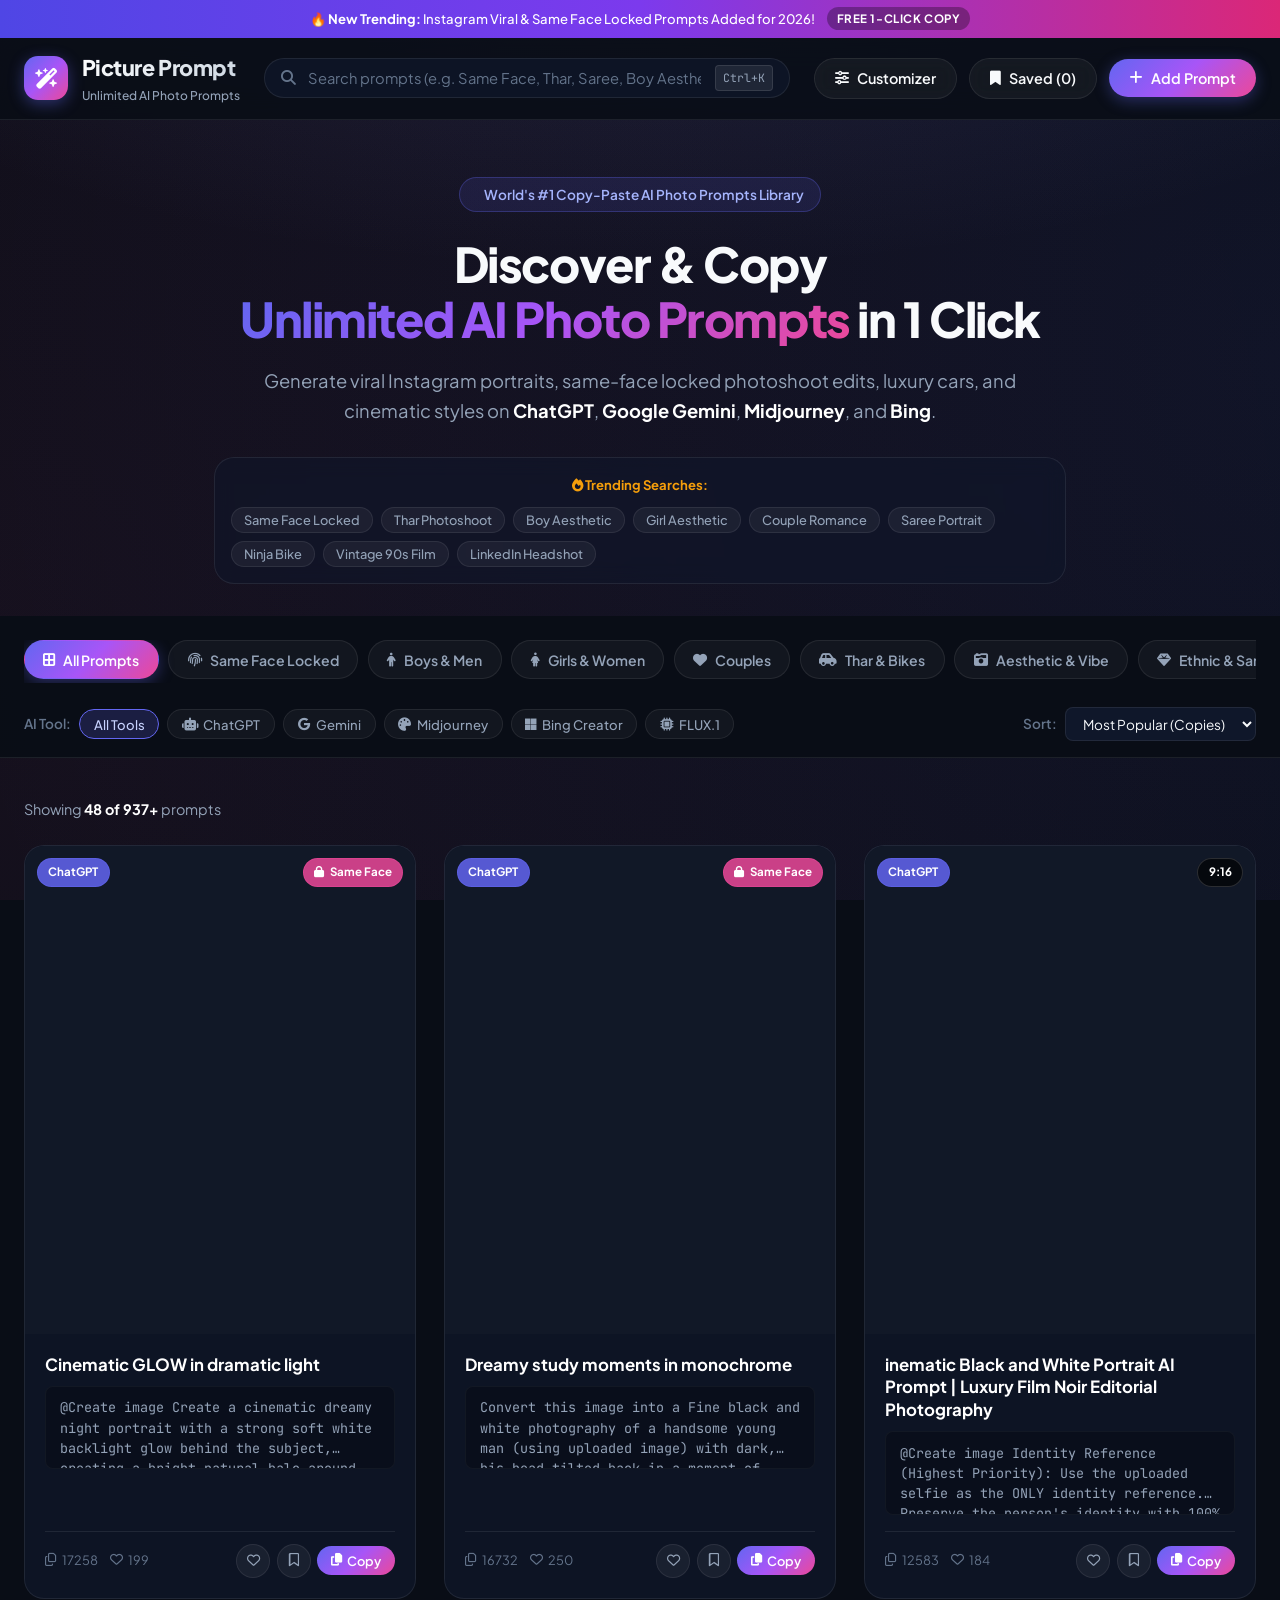
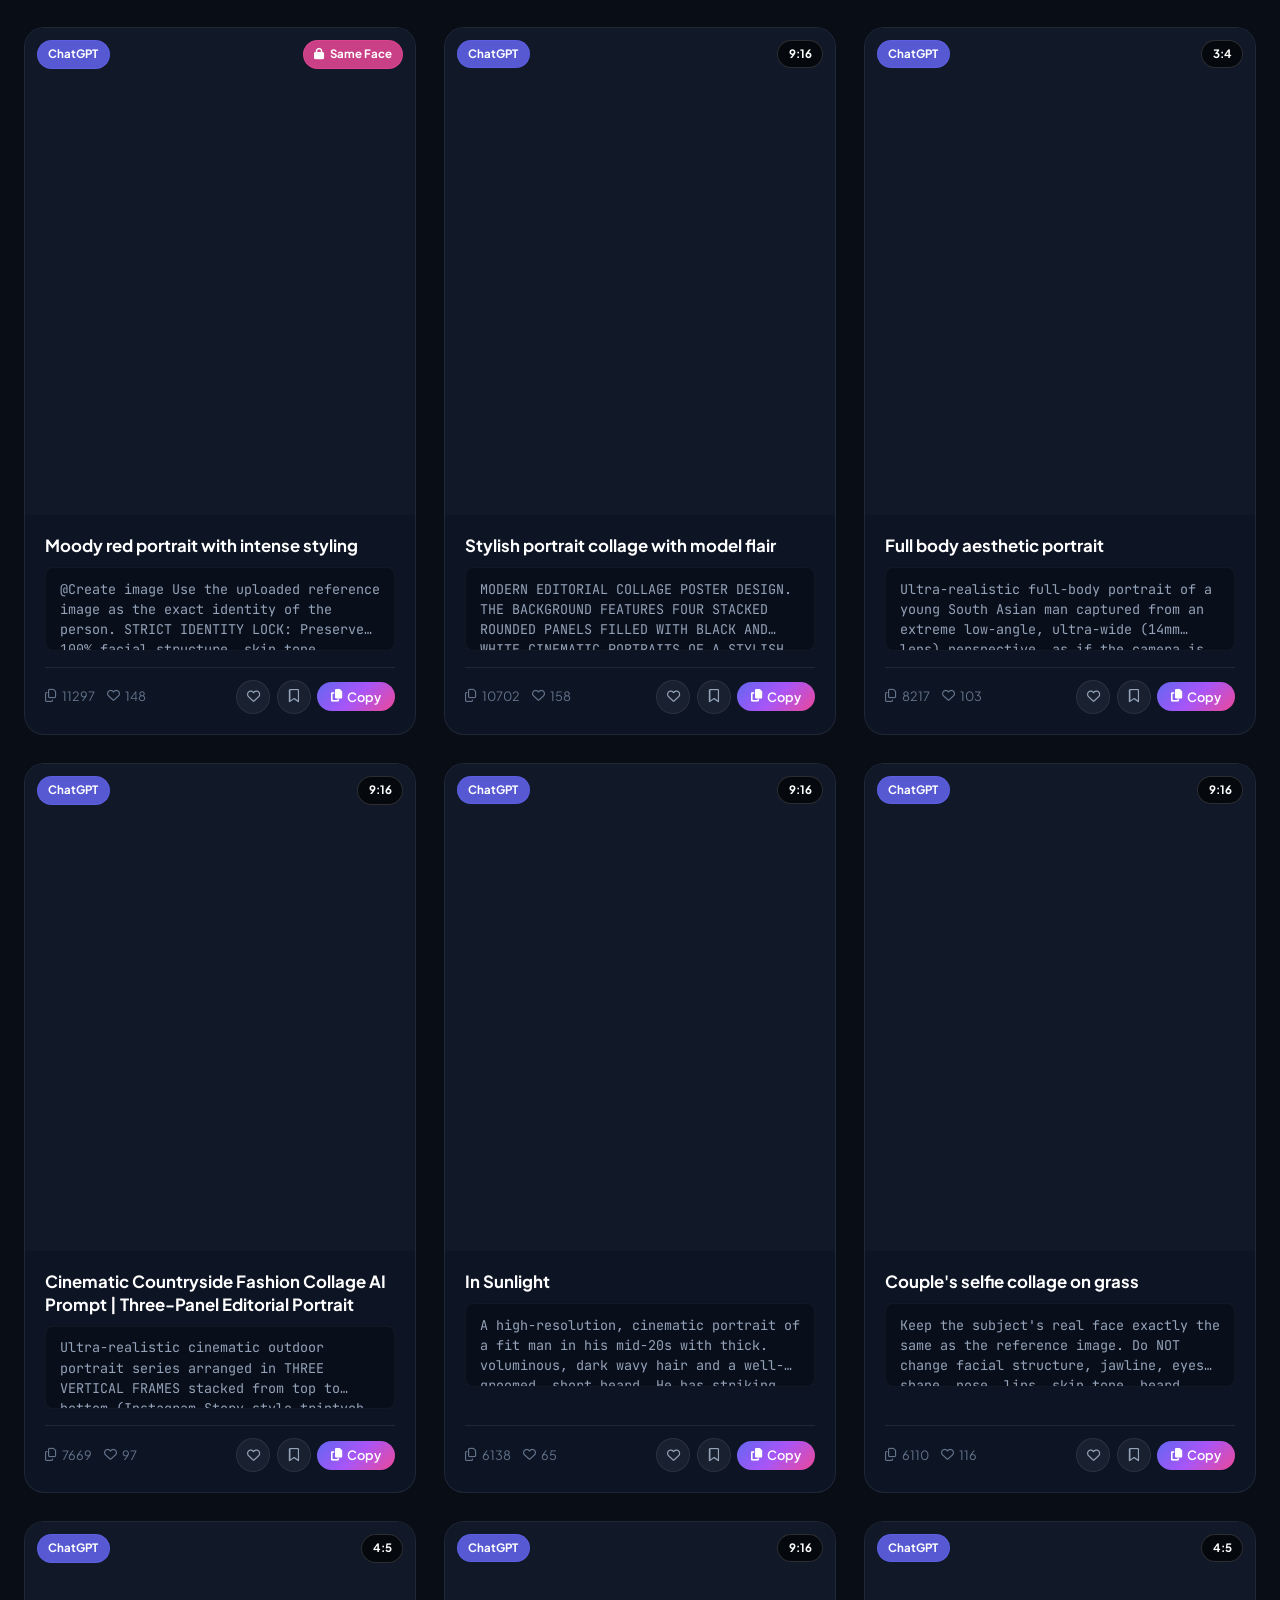
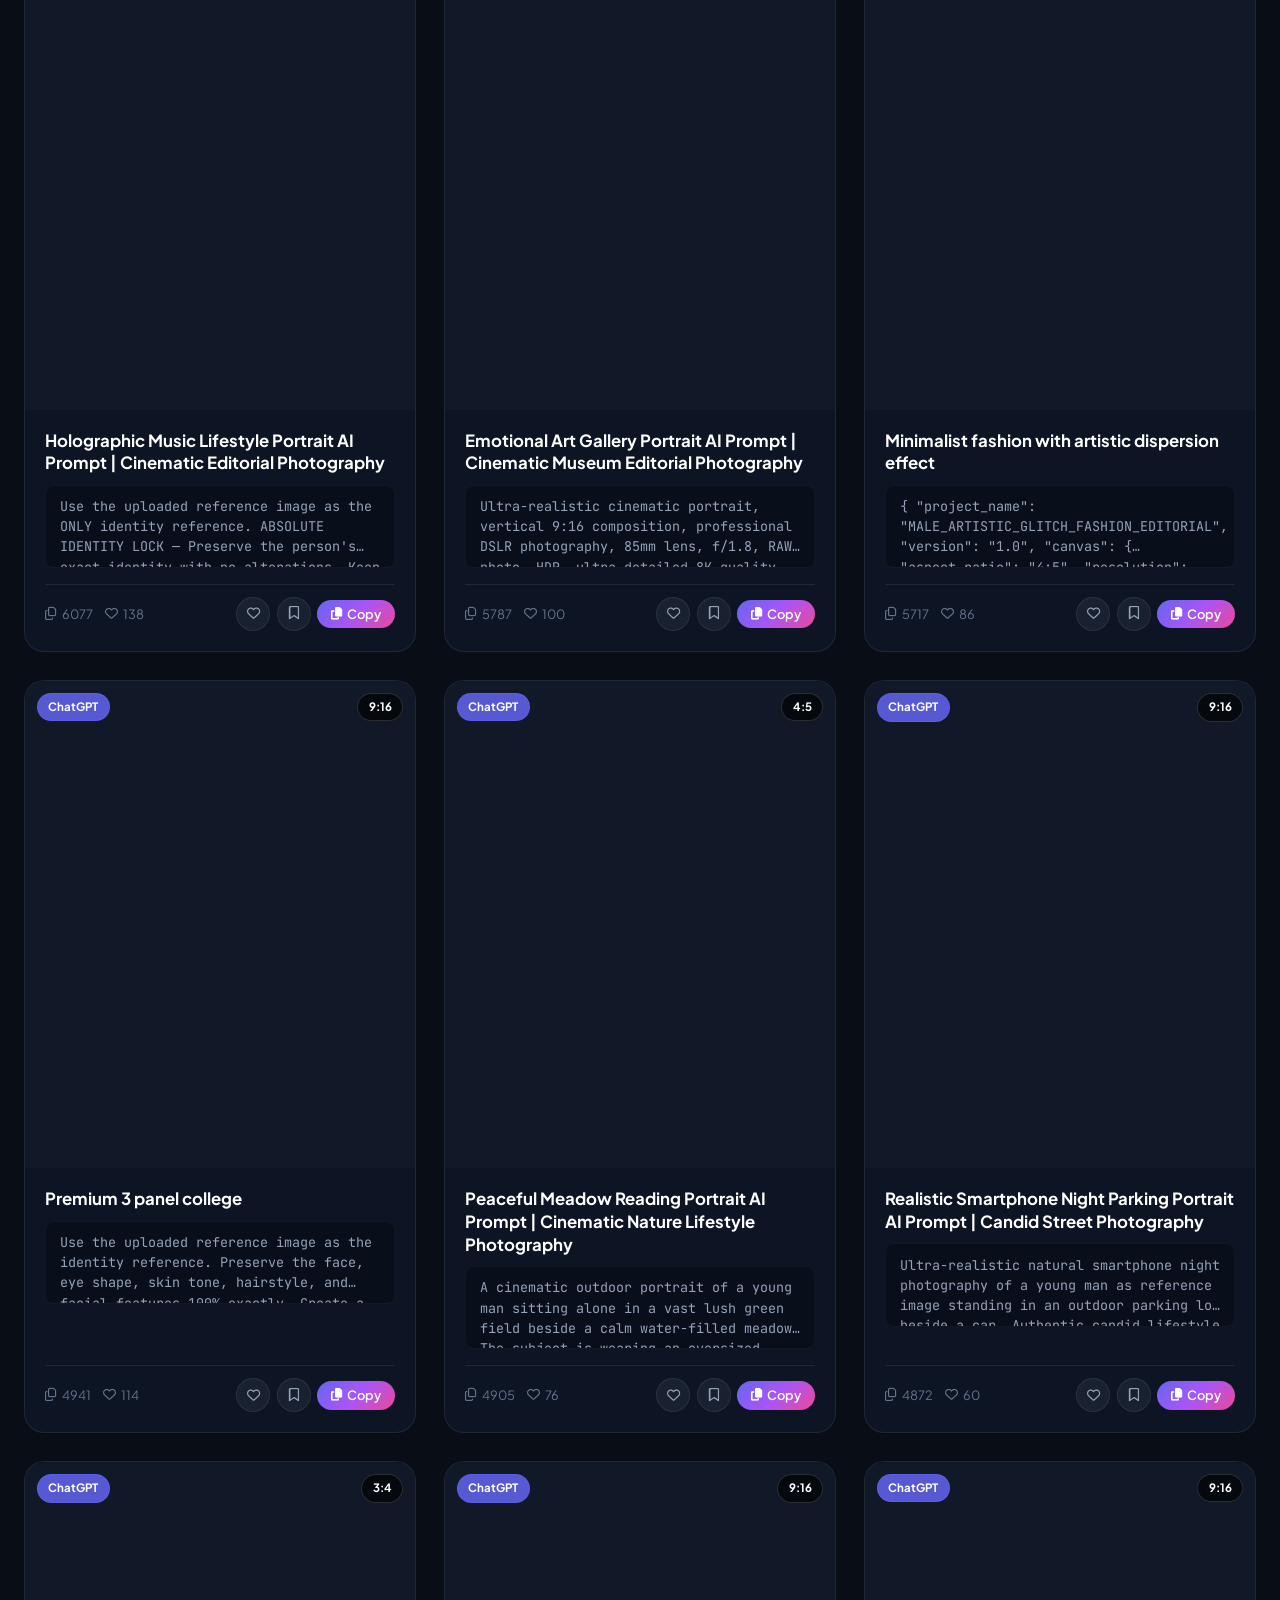
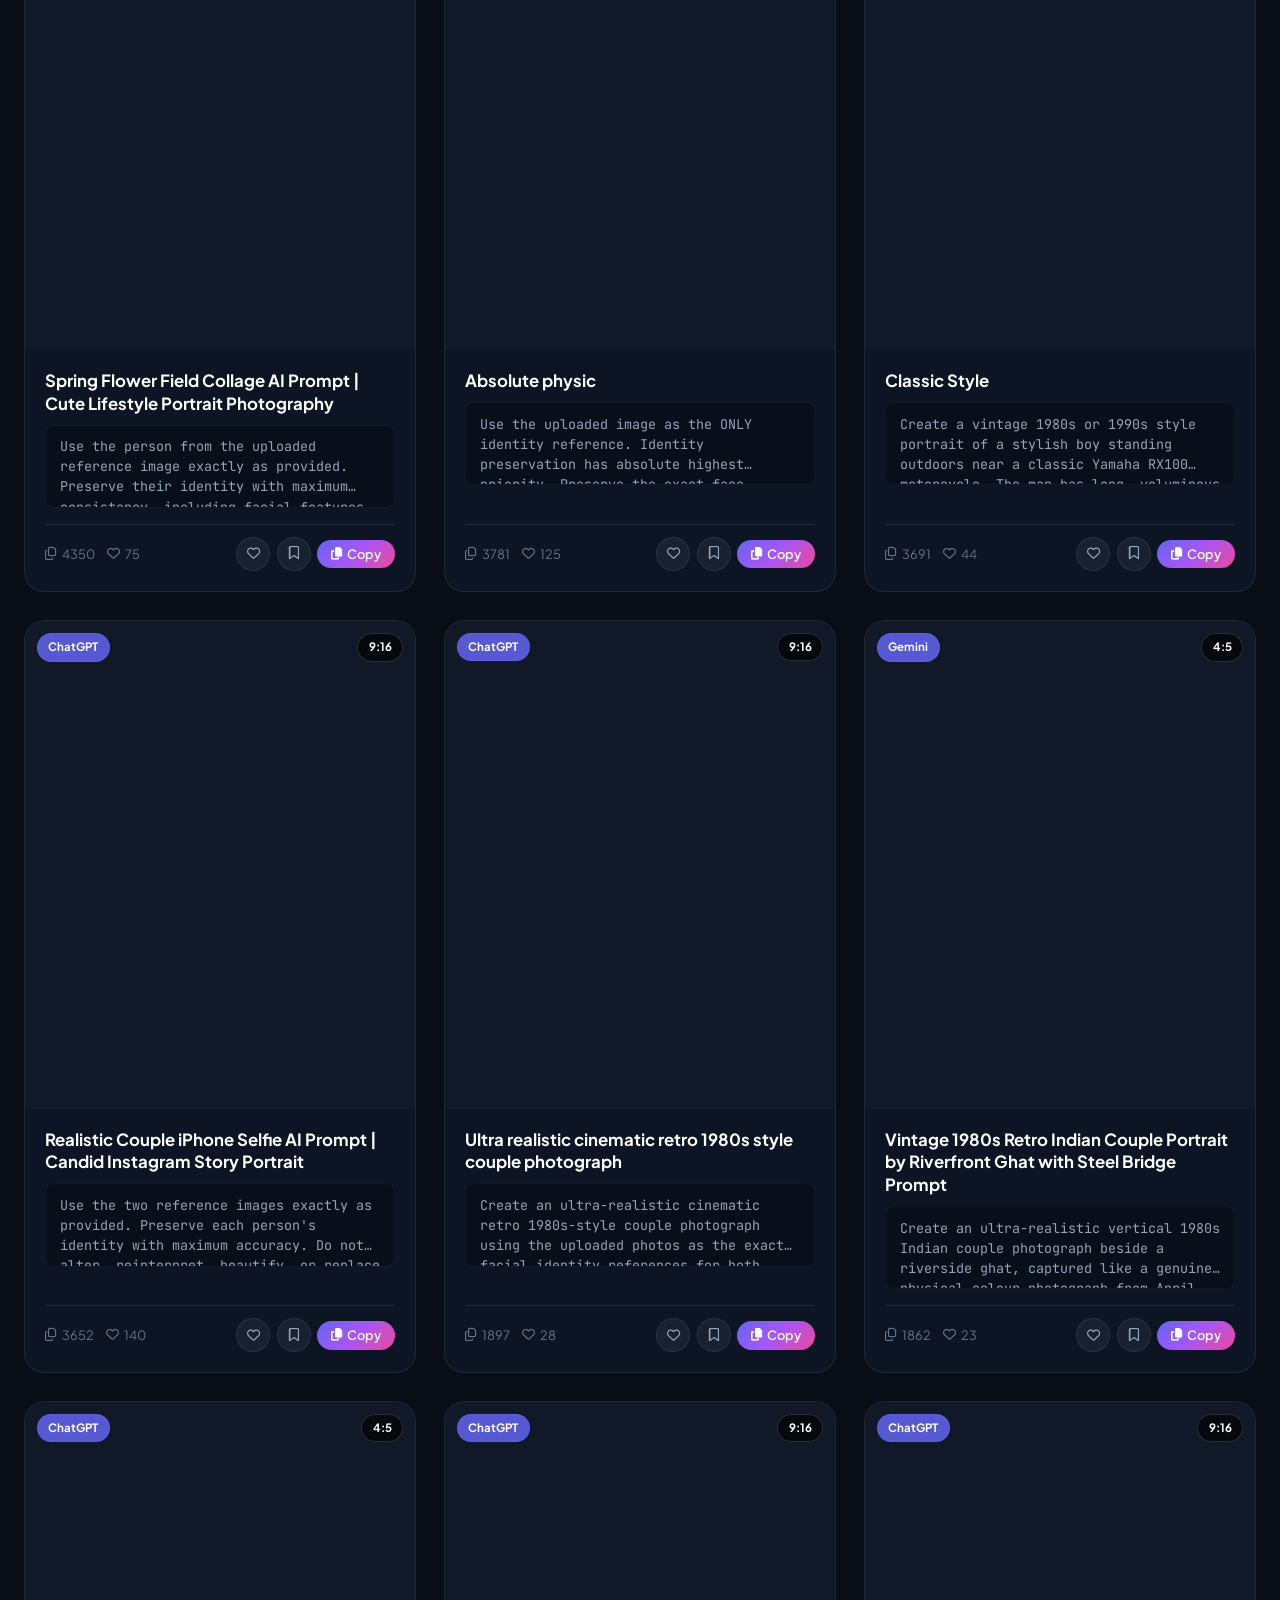
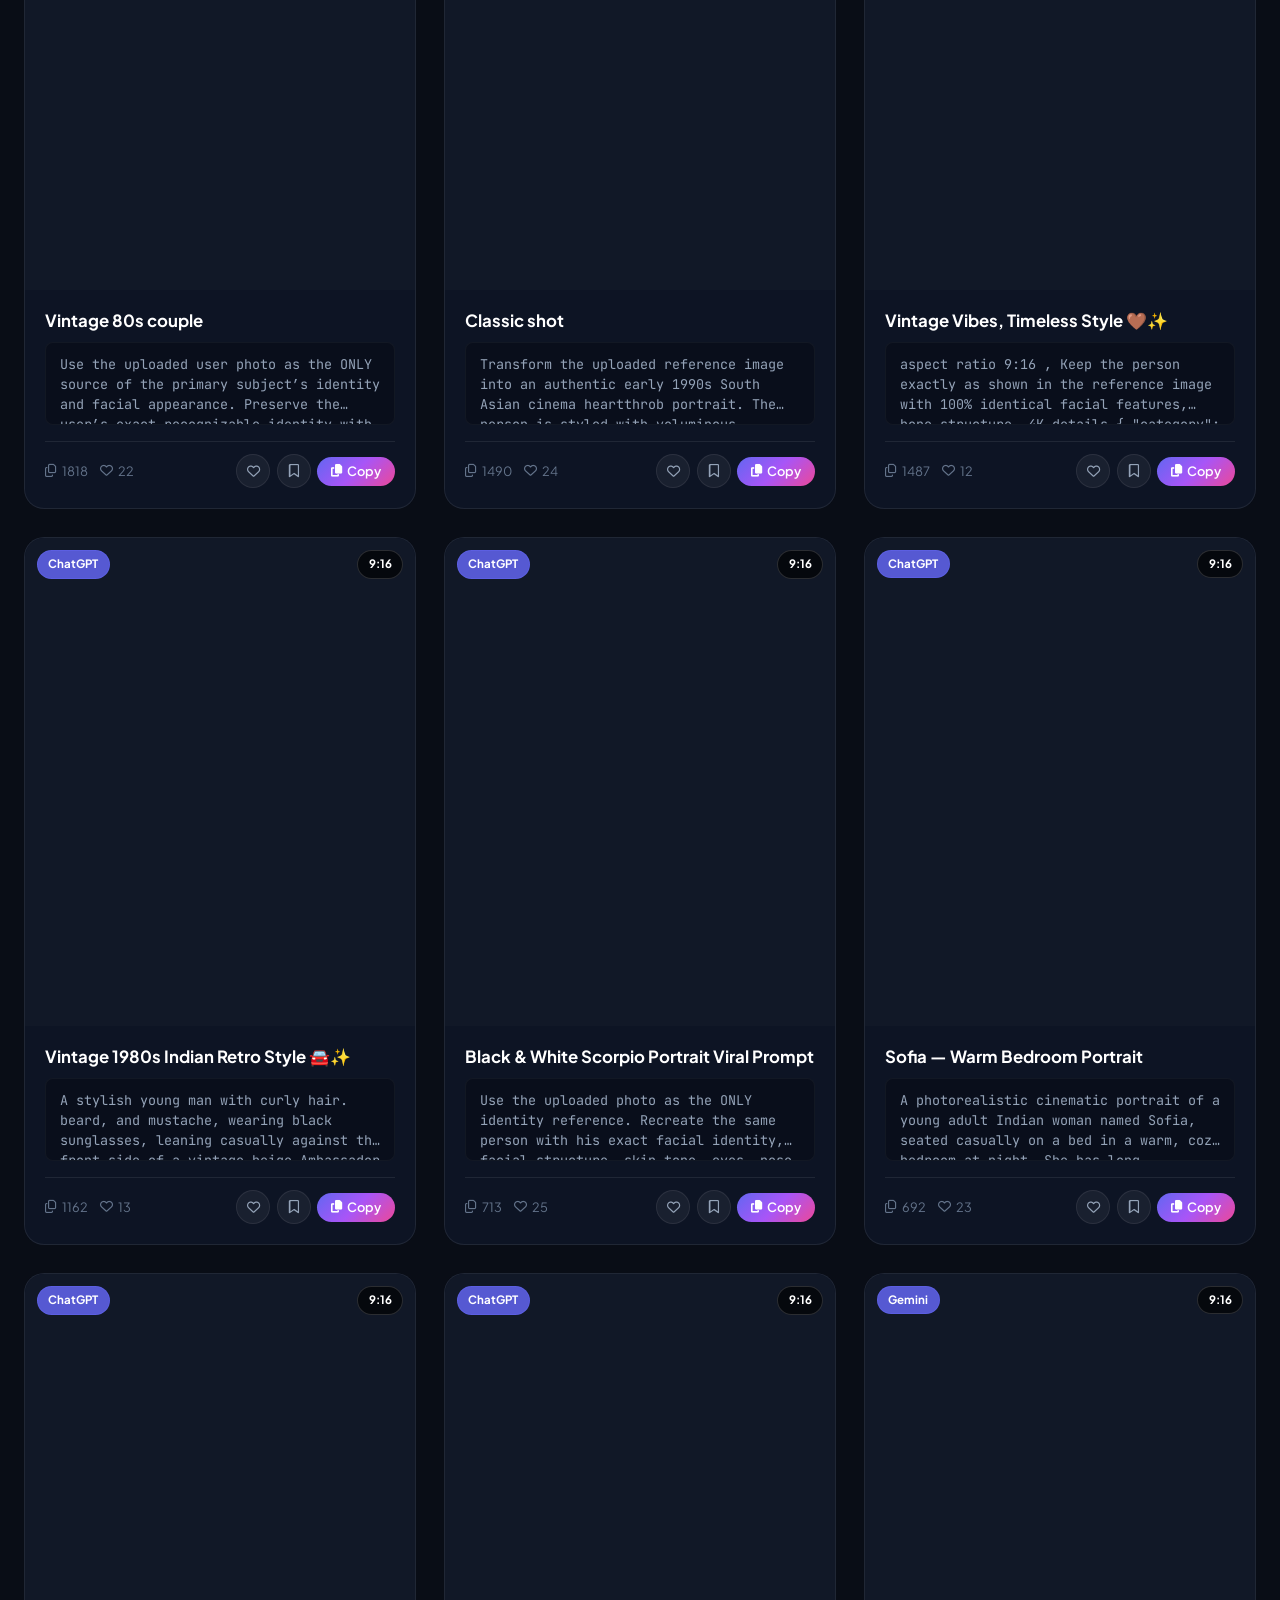
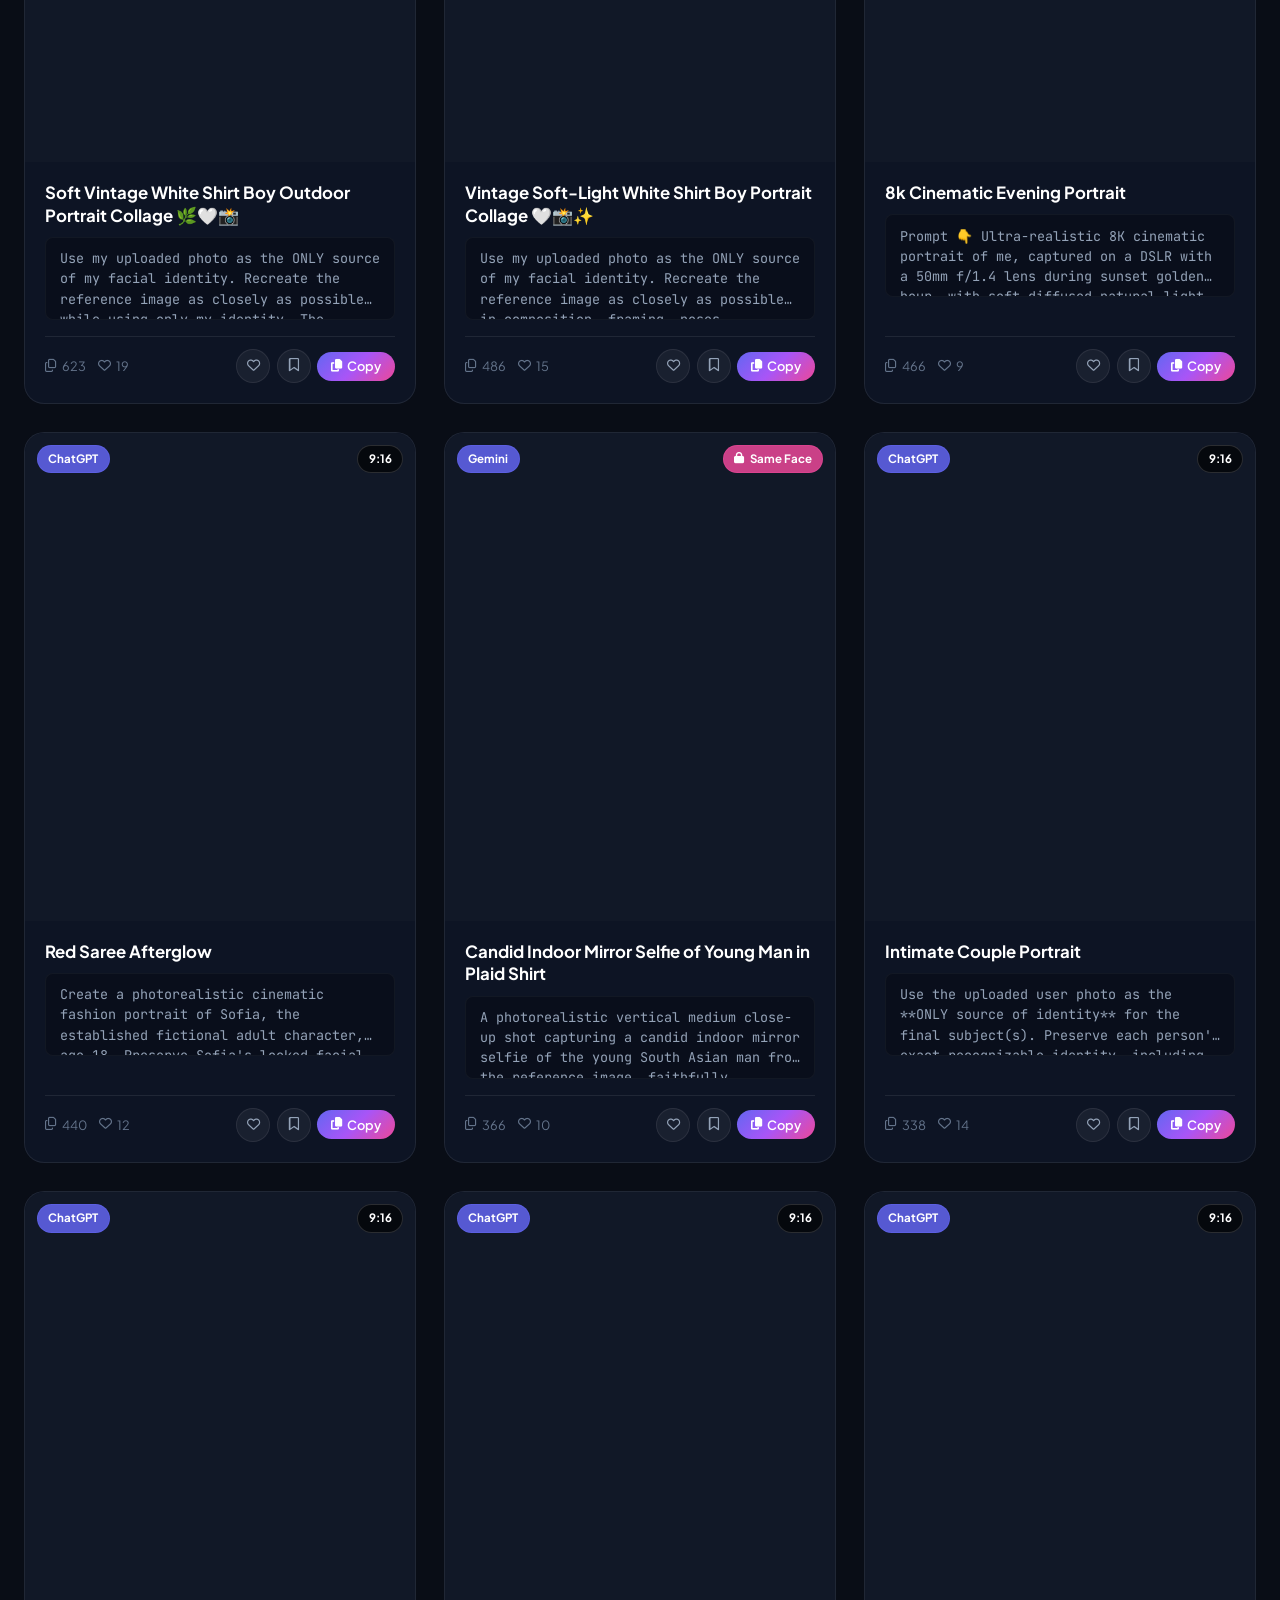
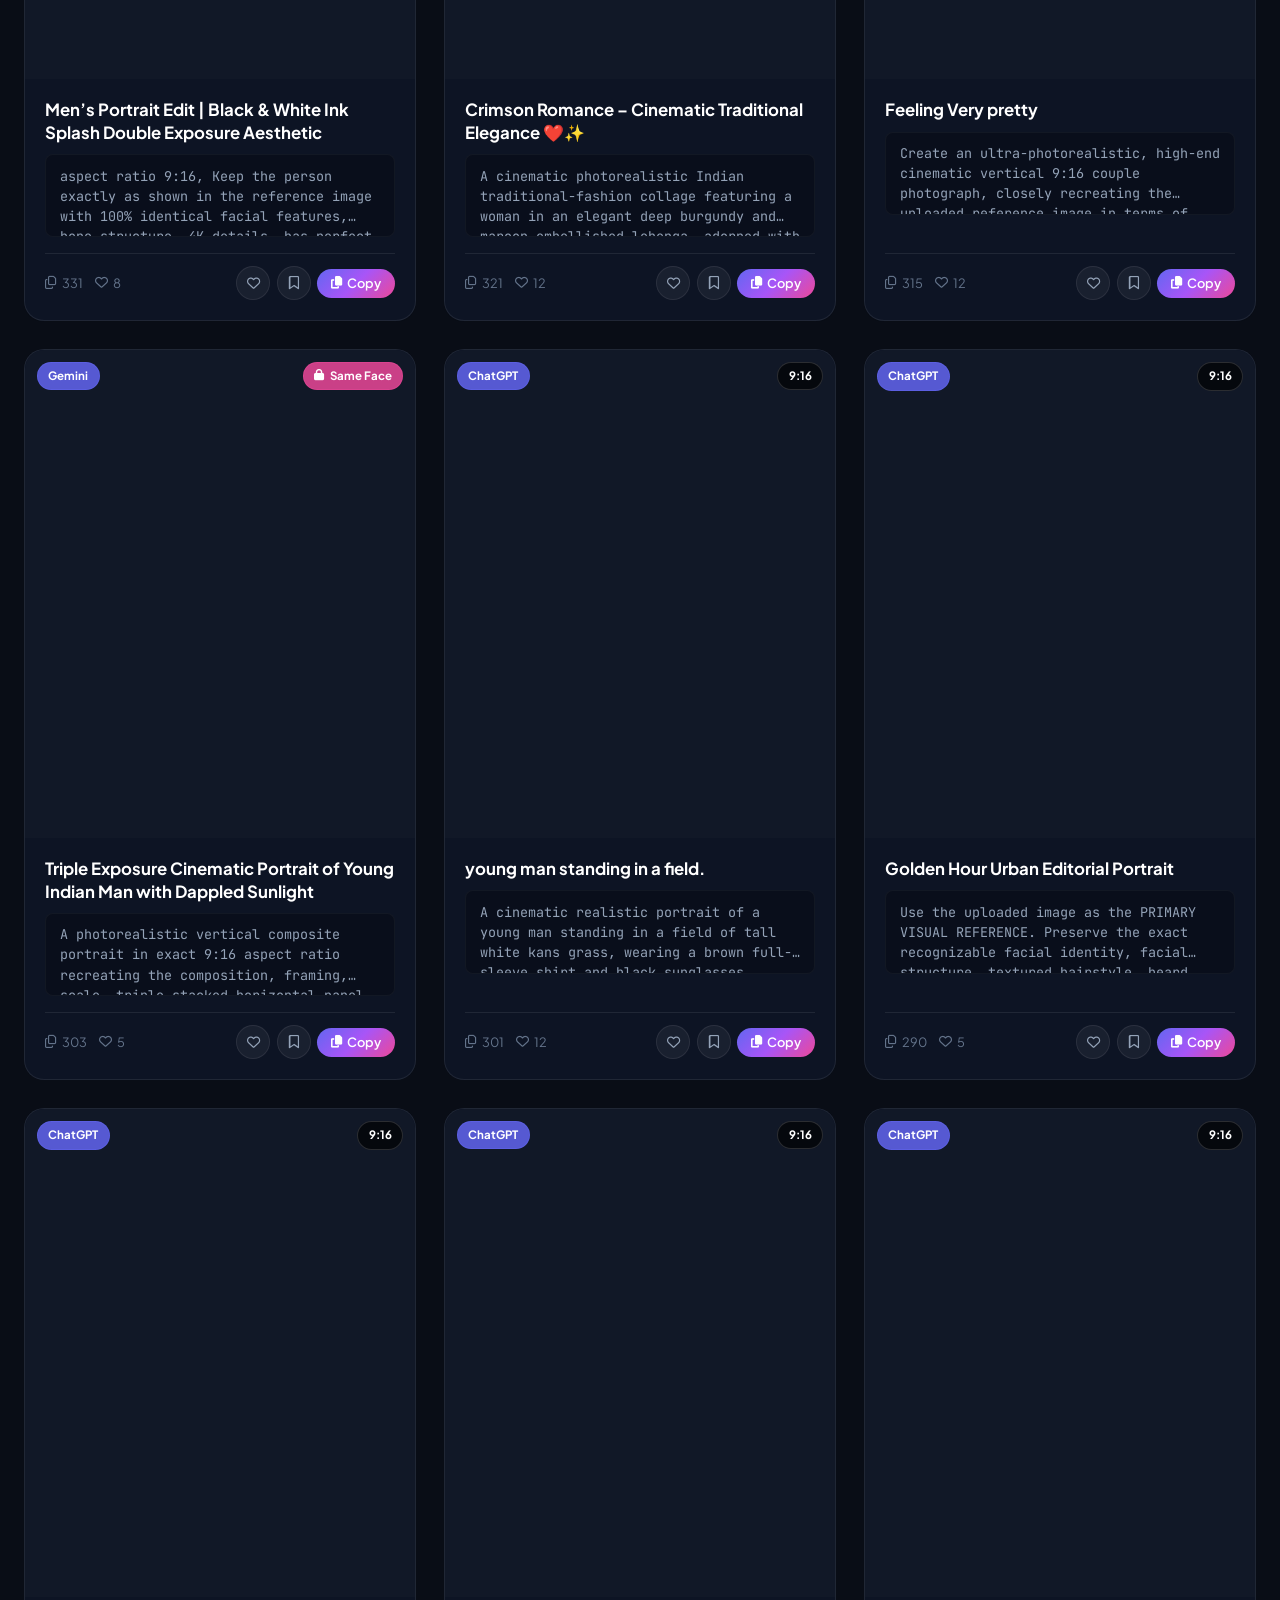
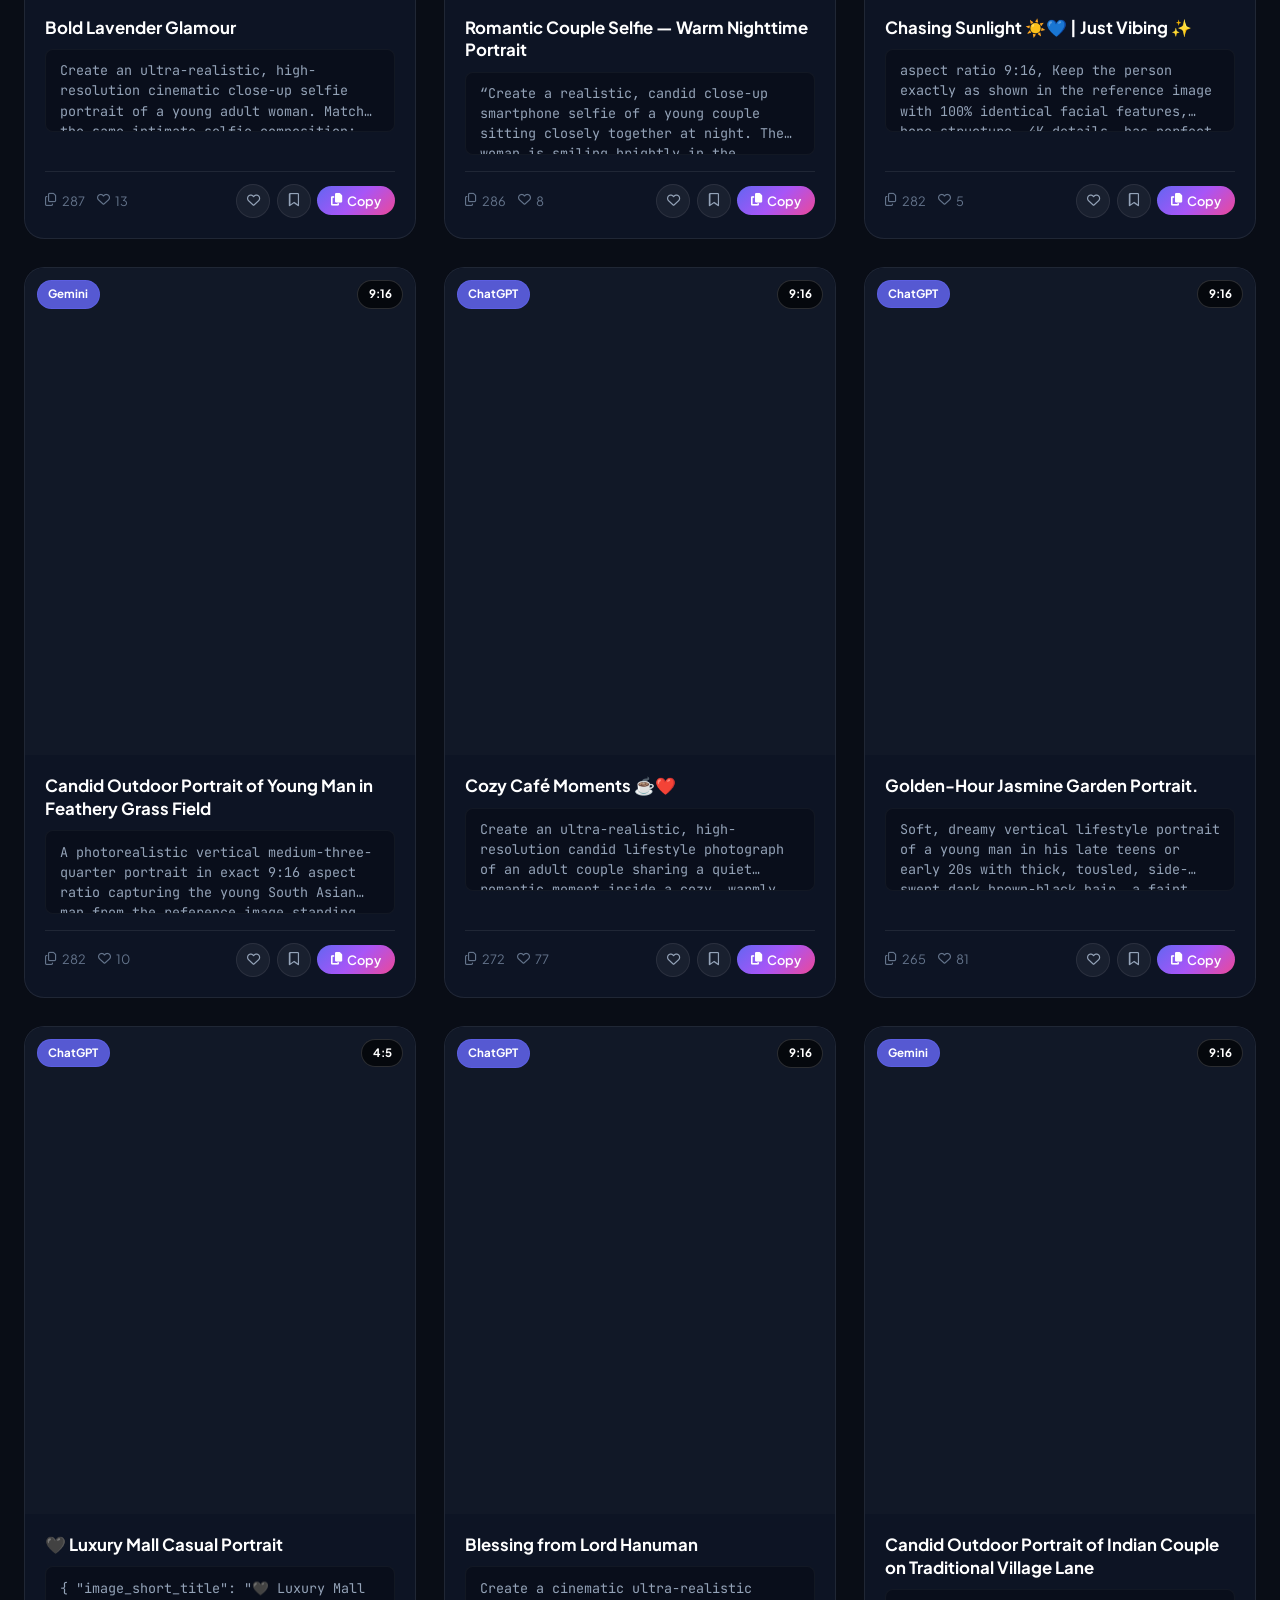
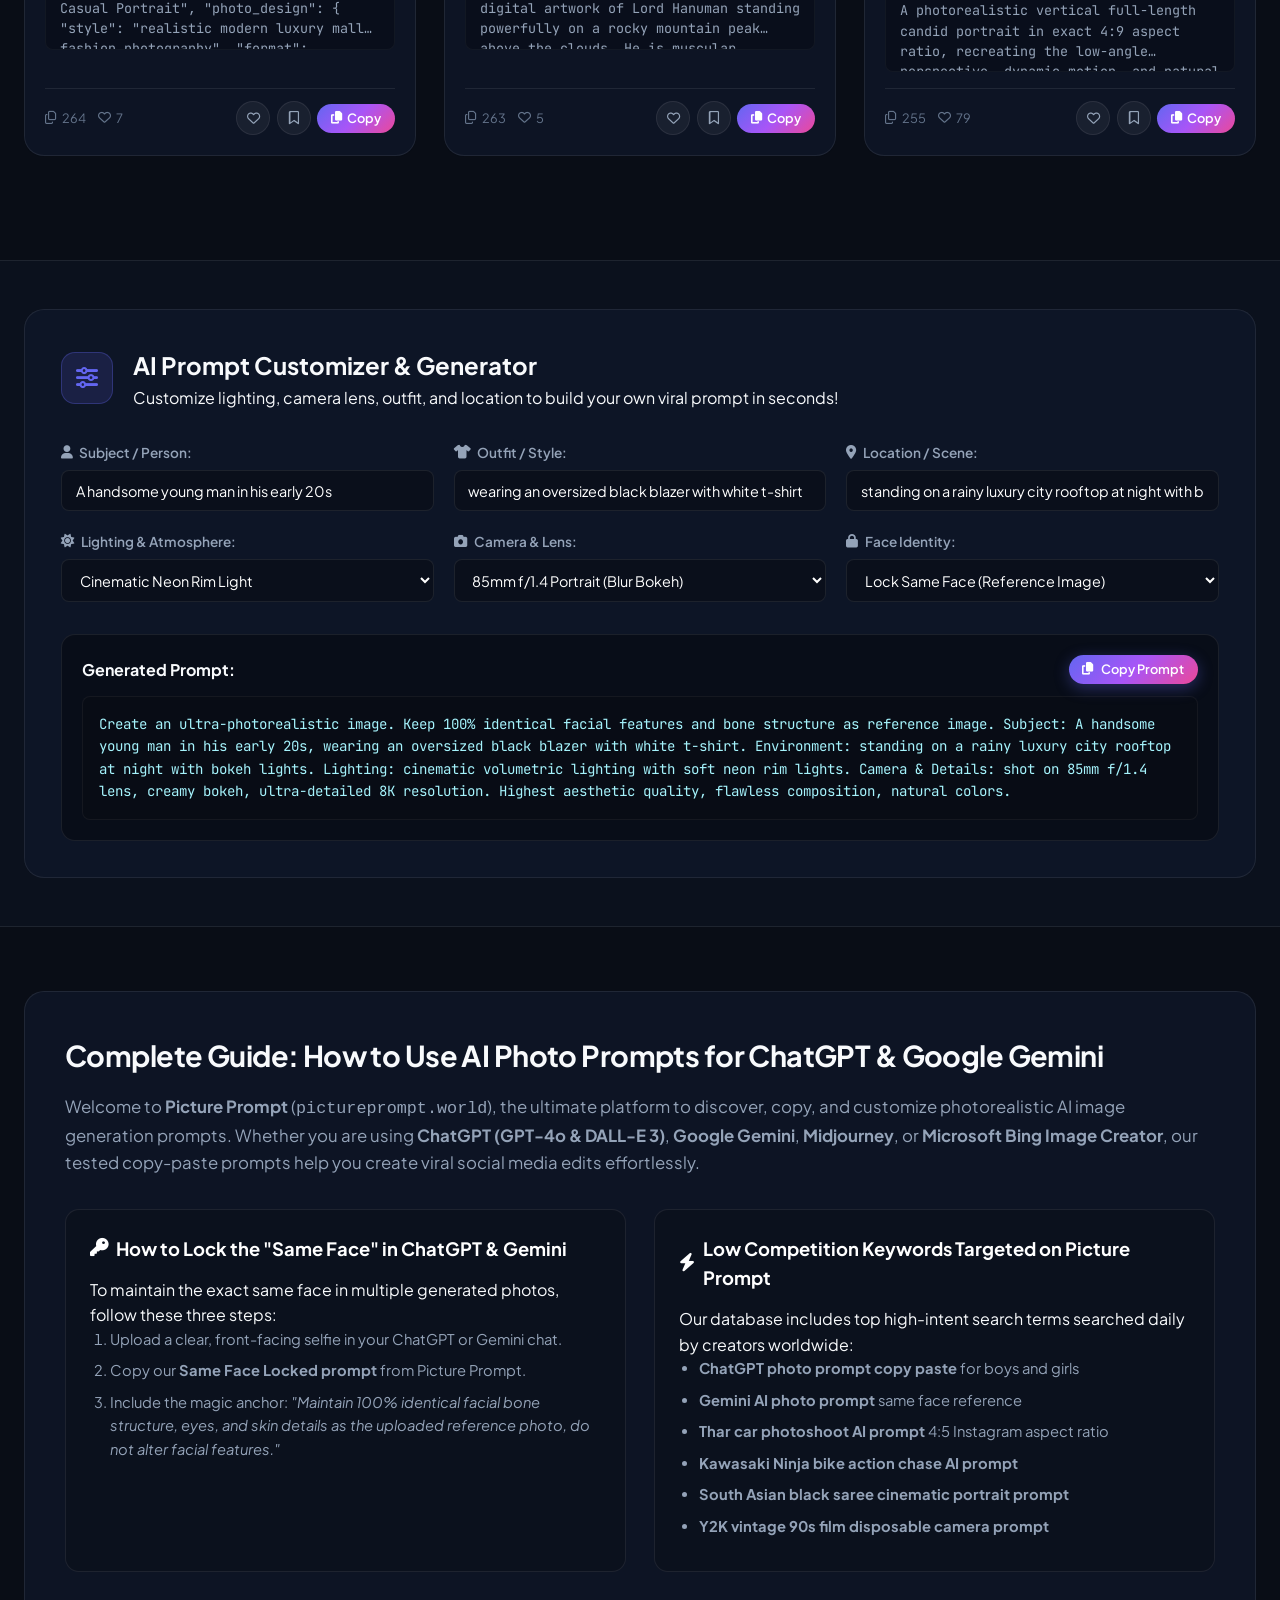
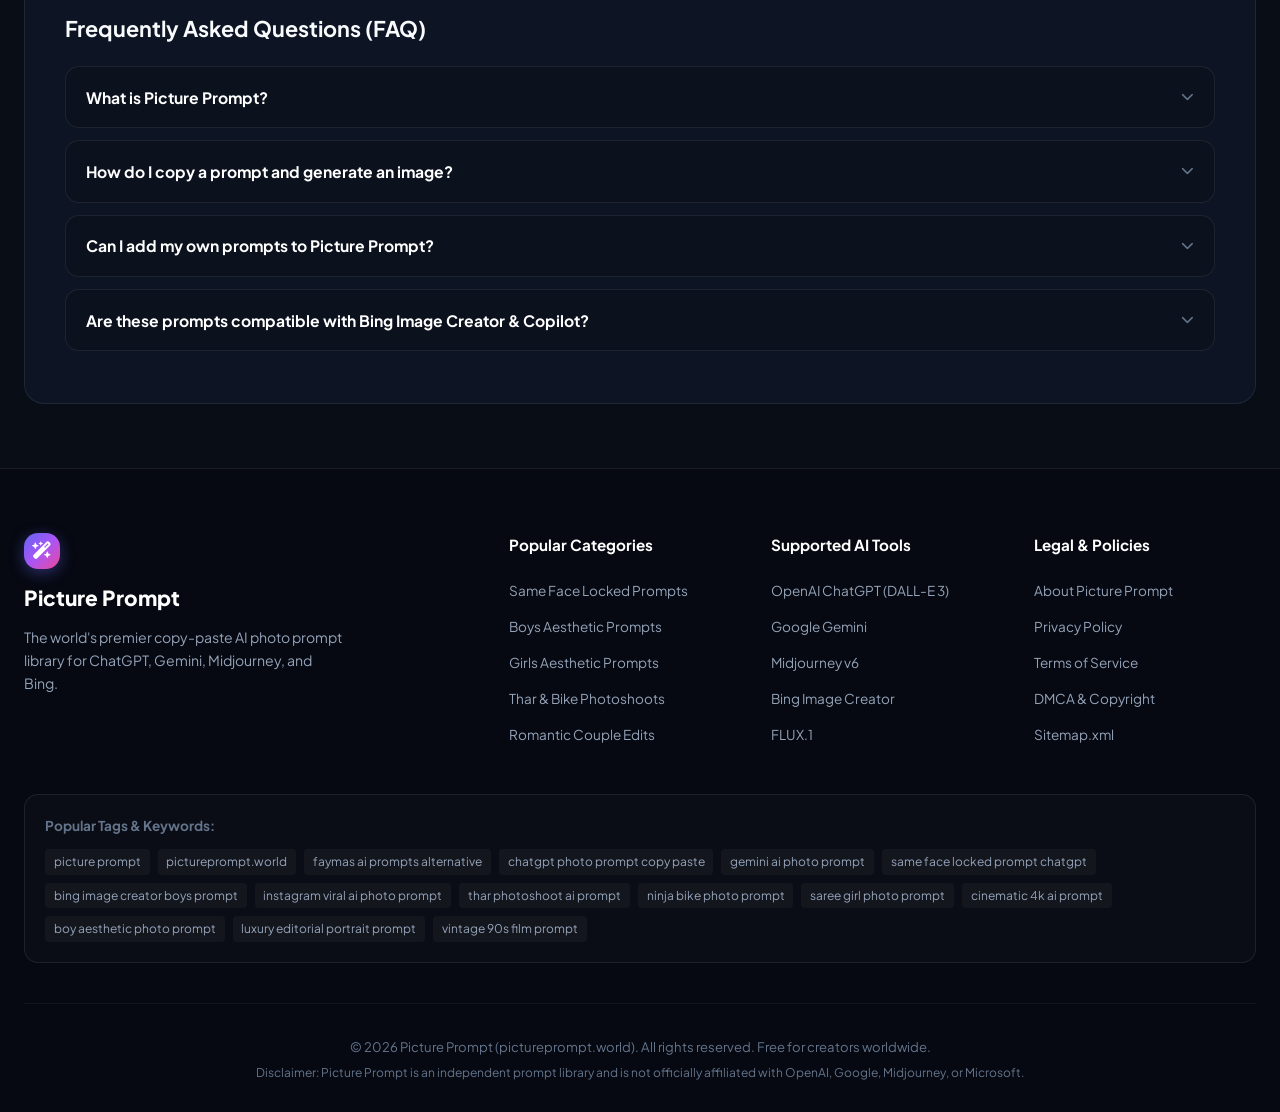
==== index.html @ a006ea66 "push code to github" ====
<!DOCTYPE html>
<html lang="en">
<head>
  <meta charset="UTF-8">
  <meta name="viewport" content="width=device-width, initial-scale=1.0">
  
  <!-- Primary SEO Meta Tags -->
  <title>Picture Prompt — Free AI Photo Prompts for ChatGPT & Gemini (Copy & Paste)</title>
  <meta name="title" content="Picture Prompt — Free AI Photo Prompts for ChatGPT & Gemini (Copy & Paste)">
  <meta name="description" content="Discover 10,000+ trending AI photo prompts for ChatGPT, Google Gemini, Midjourney, and Bing Image Creator. 1-Click copy-paste prompts for same-face locked portraits, aesthetic boys, viral girl photos, Thar photoshoot, couples, and cinematic 4K edits.">
  <meta name="referrer" content="no-referrer">
  <meta name="keywords" content="picture prompt, pictureprompt.world, faymas ai prompts, chatgpt photo prompt copy paste, gemini ai photo prompt, same face locked ai photo prompt, bing image creator prompts, ai photo editing prompt, boy aesthetic photo prompt chatgpt, girl aesthetic photo prompt copy paste, couple ai photo prompt, thar photoshoot ai prompt, bike photoshoot ai prompt ninja zx10r, cinematic 4k photo prompt, instagram viral ai photo prompt, midjourney realistic portrait prompt, luxury editorial prompt, keep person face identical ai prompt">
  <meta name="robots" content="index, follow, max-image-preview:large, max-snippet:-1, max-video-preview:-1">
  <meta name="author" content="Picture Prompt">
  <link rel="canonical" href="https://pictureprompt.world/">
  
  <!-- Open Graph / Facebook -->
  <meta property="og:type" content="website">
  <meta property="og:url" content="https://pictureprompt.world/">
  <meta property="og:site_name" content="Picture Prompt">
  <meta property="og:title" content="Picture Prompt — Free AI Photo Prompts for ChatGPT & Gemini">
  <meta property="og:description" content="Copy viral AI photo prompts in 1-click. Generate stunning portraits with Same Face Locked on ChatGPT, Gemini, Midjourney, and Bing Image Creator.">
  <meta property="og:image" content="https://images.unsplash.com/photo-1618005182384-a83a8bd57fbe?auto=format&fit=crop&w=1200&h=630&q=80">

  <!-- Twitter -->
  <meta property="twitter:card" content="summary_large_image">
  <meta property="twitter:url" content="https://pictureprompt.world/">
  <meta property="twitter:title" content="Picture Prompt — Free AI Photo Prompts for ChatGPT & Gemini">
  <meta property="twitter:description" content="Trending copy-paste prompts for ChatGPT, Gemini, and Midjourney. Photorealistic portraits, same face lock, aesthetic styles.">
  <meta property="twitter:image" content="https://images.unsplash.com/photo-1618005182384-a83a8bd57fbe?auto=format&fit=crop&w=1200&h=630&q=80">

  <!-- Theme Colors -->
  <meta name="theme-color" content="#0d1117">
  <meta name="apple-mobile-web-app-status-bar-style" content="black-translucent">

  <!-- Favicon -->
  <link rel="icon" type="image/svg+xml" href="data:image/svg+xml,<svg xmlns='http://www.w3.org/2000/svg' viewBox='0 0 24 24' fill='%236366f1'><path d='M12 2L2 7l10 5 10-5-10-5zM2 17l10 5 10-5M2 12l10 5 10-5'/></svg>">

  <!-- Fonts & Icons -->
  <link rel="preconnect" href="https://fonts.googleapis.com">
  <link rel="preconnect" href="https://fonts.gstatic.com" crossorigin>
  <link href="https://fonts.googleapis.com/css2?family=Plus+Jakarta+Sans:wght@400;500;600;700;800&family=JetBrains+Mono:wght@400;500;600&display=swap" rel="stylesheet">
  <link rel="stylesheet" href="https://cdnjs.cloudflare.com/ajax/libs/font-awesome/6.5.1/css/all.min.css">

  <link rel="stylesheet" href="styles.css">

  <!-- JSON-LD Structured Data for Google Search SEO -->
  <script type="application/ld+json">
  {
    "@context": "https://schema.org",
    "@graph": [
      {
        "@type": "WebSite",
        "@id": "https://pictureprompt.world/#website",
        "url": "https://pictureprompt.world/",
        "name": "Picture Prompt",
        "description": "Unlimited trending AI photo prompts for ChatGPT, Google Gemini, Midjourney, and Bing Image Creator.",
        "potentialAction": {
          "@type": "SearchAction",
          "target": "https://pictureprompt.world/?search={search_term_string}",
          "query-input": "required name=search_term_string"
        }
      },
      {
        "@type": "CollectionPage",
        "@id": "https://pictureprompt.world/#webpage",
        "url": "https://pictureprompt.world/",
        "name": "Picture Prompt - Viral AI Photo Prompts Library",
        "isPartOf": {
          "@id": "https://pictureprompt.world/#website"
        },
        "description": "Copy and paste ready-to-use AI photography prompts for same face lock portraits, aesthetic edits, and cinematic styles."
      },
      {
        "@type": "FAQPage",
        "mainEntity": [
          {
            "@type": "Question",
            "name": "How to use Picture Prompt for ChatGPT and Google Gemini?",
            "acceptedAnswer": {
              "@type": "Answer",
              "text": "Simply browse through our collection of trending prompts, click the 'Copy Prompt' button, and paste it into ChatGPT (DALL-E 3) or Google Gemini. You can also upload your own selfie to get the exact same face generated!"
            }
          },
          {
            "@type": "Question",
            "name": "How does the 'Same Face Locked' AI photo prompt work?",
            "acceptedAnswer": {
              "@type": "Answer",
              "text": "In ChatGPT or Gemini, upload your reference photo first. Then copy our Same Face Locked prompt and paste it into the chat. The prompt commands the AI model to maintain 100% facial structure, bone shape, and eye details while changing the outfit, background, and lighting."
            }
          },
          {
            "@type": "Question",
            "name": "Are these AI photo prompts free to use?",
            "acceptedAnswer": {
              "@type": "Answer",
              "text": "Yes, all AI photo prompts on Picture Prompt are 100% free to copy, edit, and use for personal or commercial projects across ChatGPT, Google Gemini, Midjourney, and Bing Image Creator."
            }
          },
          {
            "@type": "Question",
            "name": "Which AI models support these image prompts?",
            "acceptedAnswer": {
              "@type": "Answer",
              "text": "Our prompts are tested and optimized for OpenAI ChatGPT (GPT-4o / DALL-E 3), Google Gemini 1.5 & Gemini 2.0 / Imagen 3, Midjourney v6, Bing Image Creator / Microsoft Copilot, and FLUX.1."
            }
          }
        ]
      }
    ]
  }
  </script>
</head>
<body>
  <!-- Top Announcement Bar -->
  <aside class="announcement-bar" aria-label="Announcement">
    <div class="container announcement-inner">
      <span>🔥 <strong>New Trending:</strong> Instagram Viral & Same Face Locked Prompts Added for 2026!</span>
      <span class="badge-pill">Free 1-Click Copy</span>
    </div>
  </aside>

  <!-- Main Navigation Header -->
  <header class="site-header">
    <div class="container header-inner">
      <div class="header-left">
        <a href="https://pictureprompt.world/" class="brand-logo" aria-label="Picture Prompt Home">
          <div class="logo-icon">
            <i class="fa-solid fa-wand-magic-sparkles"></i>
          </div>
          <div class="logo-text">
            <span class="brand-title">Picture Prompt</span>
            <span class="brand-tagline">Unlimited AI Photo Prompts</span>
          </div>
        </a>
      </div>

      <div class="header-center">
        <div class="search-wrapper">
          <i class="fa-solid fa-magnifying-glass search-icon"></i>
          <input 
            type="search" 
            id="searchInput" 
            placeholder="Search prompts (e.g. Same Face, Thar, Saree, Boy Aesthetic, Ninja)..." 
            aria-label="Search AI Photo Prompts"
            autocomplete="off"
          >
          <kbd class="search-kbd">Ctrl+K</kbd>
        </div>
      </div>

      <div class="header-right">
        <button id="customizerBtn" class="btn btn-outline" title="Custom Prompt Builder">
          <i class="fa-solid fa-sliders"></i>
          <span>Customizer</span>
        </button>

        <button id="favoritesBtn" class="btn btn-outline" title="View Saved Prompts">
          <i class="fa-solid fa-bookmark"></i>
          <span>Saved (<span id="savedCount">0</span>)</span>
        </button>

        <button id="addPromptBtn" class="btn btn-primary">
          <i class="fa-solid fa-plus"></i>
          <span>Add Prompt</span>
        </button>
      </div>
    </div>
  </header>

  <!-- Hero Section -->
  <section class="hero-section">
    <div class="container hero-inner">
      <div class="hero-badge">
        <i class="fa-solid fa-sparkles"></i>
        <span>World's #1 Copy-Paste AI Photo Prompts Library</span>
      </div>
      <h1 class="hero-title">
        Discover & Copy <span class="gradient-text">Unlimited AI Photo Prompts</span> in 1 Click
      </h1>
      <p class="hero-subtitle">
        Generate viral Instagram portraits, same-face locked photoshoot edits, luxury cars, and cinematic styles on <strong>ChatGPT</strong>, <strong>Google Gemini</strong>, <strong>Midjourney</strong>, and <strong>Bing</strong>.
      </p>

      <!-- Trending Keywords Quick Tags -->
      <div class="quick-keywords-bar" aria-label="Popular Keyword Searches">
        <span class="quick-label"><i class="fa-solid fa-fire"></i> Trending Searches:</span>
        <div class="quick-tags-list">
          <button class="quick-tag" data-tag="Same Face">Same Face Locked</button>
          <button class="quick-tag" data-tag="Thar">Thar Photoshoot</button>
          <button class="quick-tag" data-tag="Boy Aesthetic">Boy Aesthetic</button>
          <button class="quick-tag" data-tag="Girl Aesthetic">Girl Aesthetic</button>
          <button class="quick-tag" data-tag="Couple">Couple Romance</button>
          <button class="quick-tag" data-tag="Saree">Saree Portrait</button>
          <button class="quick-tag" data-tag="Bike">Ninja Bike</button>
          <button class="quick-tag" data-tag="Vintage 90s">Vintage 90s Film</button>
          <button class="quick-tag" data-tag="LinkedIn">LinkedIn Headshot</button>
        </div>
      </div>
    </div>
  </section>

  <!-- Filter & Controls Section -->
  <section class="controls-section sticky-controls">
    <div class="container">
      <!-- Category Tabs -->
      <div class="categories-scroller">
        <nav class="categories-nav" id="categoryNav" aria-label="Prompt Categories">
          <button class="cat-btn active" data-category="all">
            <i class="fa-solid fa-border-all"></i> All Prompts
          </button>
          <button class="cat-btn" data-category="same-face">
            <i class="fa-solid fa-fingerprint"></i> Same Face Locked
          </button>
          <button class="cat-btn" data-category="boys">
            <i class="fa-solid fa-person"></i> Boys & Men
          </button>
          <button class="cat-btn" data-category="girls">
            <i class="fa-solid fa-person-dress"></i> Girls & Women
          </button>
          <button class="cat-btn" data-category="couples">
            <i class="fa-solid fa-heart"></i> Couples
          </button>
          <button class="cat-btn" data-category="vehicles">
            <i class="fa-solid fa-car-side"></i> Thar & Bikes
          </button>
          <button class="cat-btn" data-category="aesthetic">
            <i class="fa-solid fa-camera-retro"></i> Aesthetic & Vibe
          </button>
          <button class="cat-btn" data-category="traditional">
            <i class="fa-solid fa-gem"></i> Ethnic & Saree
          </button>
          <button class="cat-btn" data-category="professional">
            <i class="fa-solid fa-briefcase"></i> Professional Headshots
          </button>
          <button class="cat-btn" data-category="cyberpunk">
            <i class="fa-solid fa-bolt"></i> Cyberpunk & Neon
          </button>
          <button class="cat-btn" data-category="vintage">
            <i class="fa-solid fa-film"></i> Vintage & 90s Film
          </button>
          <button class="cat-btn" data-category="3d-avatar">
            <i class="fa-solid fa-cube"></i> 3D & Anime
          </button>
        </nav>
      </div>

      <!-- Secondary Filter Row: AI Model Filter & Sort -->
      <div class="filter-bar">
        <div class="model-filters" id="modelFilter">
          <span class="filter-label">AI Tool:</span>
          <button class="model-btn active" data-model="all">All Tools</button>
          <button class="model-btn" data-model="chatgpt"><i class="fa-solid fa-robot"></i> ChatGPT</button>
          <button class="model-btn" data-model="gemini"><i class="fa-brands fa-google"></i> Gemini</button>
          <button class="model-btn" data-model="midjourney"><i class="fa-solid fa-palette"></i> Midjourney</button>
          <button class="model-btn" data-model="bing"><i class="fa-brands fa-microsoft"></i> Bing Creator</button>
          <button class="model-btn" data-model="flux"><i class="fa-solid fa-microchip"></i> FLUX.1</button>
        </div>

        <div class="sort-wrapper">
          <label for="sortSelect" class="filter-label">Sort:</label>
          <select id="sortSelect" class="select-dropdown" aria-label="Sort Prompts">
            <option value="popular">Most Popular (Copies)</option>
            <option value="newest">Newest First</option>
            <option value="likes">Most Liked</option>
          </select>
        </div>
      </div>
    </div>
  </section>

  <!-- Main Prompts Gallery Section -->
  <main class="main-content">
    <div class="container">
      <!-- Active Filters Bar -->
      <div class="results-meta-bar" id="resultsMetaBar">
        <div class="results-count">
          Showing <strong id="visibleCount">0</strong> prompts
        </div>
        <div class="active-filter-tags" id="activeFilterTags"></div>
      </div>

      <!-- Prompts Grid Container -->
      <div class="prompts-grid" id="promptsGrid">
        <!-- Rendered dynamically by app.js -->
      </div>

      <!-- Infinite Scroll Sentinel & Loader -->
      <div id="scrollLoader" class="scroll-loader" style="display: none;">
        <div class="loader-spinner"></div>
        <span>Loading more viral prompts...</span>
      </div>
      <div id="scrollSentinel" class="scroll-sentinel"></div>

      <!-- Empty State -->
      <div class="empty-state" id="emptyState" style="display: none;">
        <i class="fa-solid fa-magnifying-glass-chart empty-icon"></i>
        <h3>No prompts found</h3>
        <p>Try searching for different keywords like "Same Face", "Boy Aesthetic", "Thar", or reset filters.</p>
        <button id="resetFiltersBtn" class="btn btn-primary">Reset Filters</button>
      </div>
    </div>
  </main>

  <!-- Interactive Prompt Customizer Section (SEO & High Value Tool) -->
  <section class="customizer-section" id="customizerSection">
    <div class="container">
      <div class="customizer-card">
        <div class="customizer-header">
          <div class="icon-circle">
            <i class="fa-solid fa-sliders"></i>
          </div>
          <div>
            <h2>AI Prompt Customizer & Generator</h2>
            <p>Customize lighting, camera lens, outfit, and location to build your own viral prompt in seconds!</p>
          </div>
        </div>

        <div class="customizer-grid">
          <div class="form-group">
            <label for="custSubject"><i class="fa-solid fa-user"></i> Subject / Person:</label>
            <input type="text" id="custSubject" value="A handsome young man in his early 20s" placeholder="e.g. An elegant young woman, handsome boy">
          </div>

          <div class="form-group">
            <label for="custOutfit"><i class="fa-solid fa-shirt"></i> Outfit / Style:</label>
            <input type="text" id="custOutfit" value="wearing an oversized black blazer with white t-shirt" placeholder="e.g. traditional red silk saree, leather biker jacket">
          </div>

          <div class="form-group">
            <label for="custLocation"><i class="fa-solid fa-location-dot"></i> Location / Scene:</label>
            <input type="text" id="custLocation" value="standing on a rainy luxury city rooftop at night with bokeh lights" placeholder="e.g. golden hour beach, cafe window">
          </div>

          <div class="form-group">
            <label for="custLighting"><i class="fa-solid fa-sun"></i> Lighting & Atmosphere:</label>
            <select id="custLighting">
              <option value="cinematic volumetric lighting with soft neon rim lights">Cinematic Neon Rim Light</option>
              <option value="warm golden hour natural sunlight with soft lens flare">Golden Hour Glow</option>
              <option value="luxury studio editorial high-contrast flash lighting">Studio Editorial Flash</option>
              <option value="moody dark academia shadows with warm candlelight">Moody Dark Academia</option>
              <option value="soft diffused overcast morning light">Soft Natural Daylight</option>
            </select>
          </div>

          <div class="form-group">
            <label for="custCamera"><i class="fa-solid fa-camera"></i> Camera & Lens:</label>
            <select id="custCamera">
              <option value="shot on 85mm f/1.4 lens, creamy bokeh, ultra-detailed 8K resolution">85mm f/1.4 Portrait (Blur Bokeh)</option>
              <option value="shot on 35mm vintage Kodak Portra 400 film with authentic grain">35mm Vintage Film Grain</option>
              <option value="shot on Hasselblad medium format, ultra-crisp studio textures">Medium Format Studio</option>
              <option value="9:16 vertical iPhone candid aesthetic camera angle">9:16 Vertical Reel Candid</option>
            </select>
          </div>

          <div class="form-group">
            <label for="custFaceLock"><i class="fa-solid fa-lock"></i> Face Identity:</label>
            <select id="custFaceLock">
              <option value="Keep 100% identical facial features and bone structure as reference image.">Lock Same Face (Reference Image)</option>
              <option value="Generate realistic photorealistic unique face with natural skin texture.">Generate New Realistic Face</option>
            </select>
          </div>
        </div>

        <div class="customizer-output">
          <div class="output-header">
            <span><strong>Generated Prompt:</strong></span>
            <button id="copyCustomPromptBtn" class="btn btn-sm btn-primary">
              <i class="fa-solid fa-copy"></i> Copy Prompt
            </button>
          </div>
          <div class="prompt-code-box" id="customPromptOutput">
            Loading prompt...
          </div>
        </div>
      </div>
    </div>
  </section>

  <!-- Complete SEO Content & Guide Section (Targets Google Ranking Keywords) -->
  <section class="seo-content-section" aria-label="AI Prompt Guide and SEO Information">
    <div class="container">
      <div class="seo-card">
        <h2>Complete Guide: How to Use AI Photo Prompts for ChatGPT & Google Gemini</h2>
        <p>
          Welcome to <strong>Picture Prompt</strong> (<code>pictureprompt.world</code>), the ultimate platform to discover, copy, and customize photorealistic AI image generation prompts. Whether you are using <strong>ChatGPT (GPT-4o & DALL-E 3)</strong>, <strong>Google Gemini</strong>, <strong>Midjourney</strong>, or <strong>Microsoft Bing Image Creator</strong>, our tested copy-paste prompts help you create viral social media edits effortlessly.
        </p>

        <div class="seo-columns">
          <div class="seo-box">
            <h3><i class="fa-solid fa-key"></i> How to Lock the "Same Face" in ChatGPT & Gemini</h3>
            <p>
              To maintain the exact same face in multiple generated photos, follow these three steps:
            </p>
            <ol>
              <li>Upload a clear, front-facing selfie in your ChatGPT or Gemini chat.</li>
              <li>Copy our <strong>Same Face Locked prompt</strong> from Picture Prompt.</li>
              <li>Include the magic anchor: <em>"Maintain 100% identical facial bone structure, eyes, and skin details as the uploaded reference photo, do not alter facial features."</em></li>
            </ol>
          </div>

          <div class="seo-box">
            <h3><i class="fa-solid fa-bolt"></i> Low Competition Keywords Targeted on Picture Prompt</h3>
            <p>
              Our database includes top high-intent search terms searched daily by creators worldwide:
            </p>
            <ul>
              <li><strong>ChatGPT photo prompt copy paste</strong> for boys and girls</li>
              <li><strong>Gemini AI photo prompt</strong> same face reference</li>
              <li><strong>Thar car photoshoot AI prompt</strong> 4:5 Instagram aspect ratio</li>
              <li><strong>Kawasaki Ninja bike action chase AI prompt</strong></li>
              <li><strong>South Asian black saree cinematic portrait prompt</strong></li>
              <li><strong>Y2K vintage 90s film disposable camera prompt</strong></li>
            </ul>
          </div>
        </div>

        <div class="faq-container">
          <h3>Frequently Asked Questions (FAQ)</h3>
          
          <details class="faq-item">
            <summary><strong>What is Picture Prompt?</strong></summary>
            <div class="faq-answer">
              <p>Picture Prompt is a curated, free online directory of high-quality, copy-and-paste AI photography prompts. It allows creators to produce photorealistic images on ChatGPT, Gemini, Midjourney, and Bing Image Creator with zero prompt-engineering experience.</p>
            </div>
          </details>

          <details class="faq-item">
            <summary><strong>How do I copy a prompt and generate an image?</strong></summary>
            <div class="faq-answer">
              <p>Find any photo style you like on Picture Prompt. Click the <strong>Copy Prompt</strong> button. Open your preferred AI tool (ChatGPT, Gemini, or Bing), paste the copied prompt, attach your reference photo if requested, and press Enter to generate your photo.</p>
            </div>
          </details>

          <details class="faq-item">
            <summary><strong>Can I add my own prompts to Picture Prompt?</strong></summary>
            <div class="faq-answer">
              <p>Yes! Click the <strong>+ Add Prompt</strong> button in the top navigation. Enter your prompt title, category, full prompt text, aspect ratio, AI model, and optional preview image URL. It will instantly appear in the gallery!</p>
            </div>
          </details>

          <details class="faq-item">
            <summary><strong>Are these prompts compatible with Bing Image Creator & Copilot?</strong></summary>
            <div class="faq-answer">
              <p>Yes, all prompts on Picture Prompt work seamlessly with Microsoft Designer (Bing Image Creator / DALL-E 3) and Copilot.</p>
            </div>
          </details>
        </div>
      </div>
    </div>
  </section>

  <!-- Footer -->
  <footer class="site-footer">
    <div class="container footer-inner">
      <div class="footer-top">
        <div class="footer-brand">
          <div class="logo-icon small">
            <i class="fa-solid fa-wand-magic-sparkles"></i>
          </div>
          <span class="footer-brand-title">Picture Prompt</span>
          <p class="footer-tagline">
            The world's premier copy-paste AI photo prompt library for ChatGPT, Gemini, Midjourney, and Bing.
          </p>
        </div>

        <div class="footer-links-group">
          <h4>Popular Categories</h4>
          <ul>
            <li><a href="#" class="footer-filter-link" data-category="same-face">Same Face Locked Prompts</a></li>
            <li><a href="#" class="footer-filter-link" data-category="boys">Boys Aesthetic Prompts</a></li>
            <li><a href="#" class="footer-filter-link" data-category="girls">Girls Aesthetic Prompts</a></li>
            <li><a href="#" class="footer-filter-link" data-category="vehicles">Thar & Bike Photoshoots</a></li>
            <li><a href="#" class="footer-filter-link" data-category="couples">Romantic Couple Edits</a></li>
          </ul>
        </div>

        <div class="footer-links-group">
          <h4>Supported AI Tools</h4>
          <ul>
            <li><a href="https://chatgpt.com/" target="_blank" rel="noopener noreferrer">OpenAI ChatGPT (DALL-E 3)</a></li>
            <li><a href="https://gemini.google.com/" target="_blank" rel="noopener noreferrer">Google Gemini</a></li>
            <li><a href="https://www.midjourney.com/" target="_blank" rel="noopener noreferrer">Midjourney v6</a></li>
            <li><a href="https://www.bing.com/create" target="_blank" rel="noopener noreferrer">Bing Image Creator</a></li>
            <li><a href="https://blackforestlabs.ai/" target="_blank" rel="noopener noreferrer">FLUX.1</a></li>
          </ul>
        </div>

        <div class="footer-links-group">
          <h4>Legal & Policies</h4>
          <ul>
            <li><a href="#about" id="aboutLink">About Picture Prompt</a></li>
            <li><a href="#privacy" id="privacyLink">Privacy Policy</a></li>
            <li><a href="#terms" id="termsLink">Terms of Service</a></li>
            <li><a href="#dmca" id="dmcaLink">DMCA & Copyright</a></li>
            <li><a href="sitemap.xml" target="_blank">Sitemap.xml</a></li>
          </ul>
        </div>
      </div>

      <!-- Keywords Cloud for Search Engine Crawlers -->
      <div class="footer-keywords-cloud">
        <span class="cloud-title">Popular Tags & Keywords:</span>
        <div class="cloud-tags">
          <span>picture prompt</span>
          <span>pictureprompt.world</span>
          <span>faymas ai prompts alternative</span>
          <span>chatgpt photo prompt copy paste</span>
          <span>gemini ai photo prompt</span>
          <span>same face locked prompt chatgpt</span>
          <span>bing image creator boys prompt</span>
          <span>instagram viral ai photo prompt</span>
          <span>thar photoshoot ai prompt</span>
          <span>ninja bike photo prompt</span>
          <span>saree girl photo prompt</span>
          <span>cinematic 4k ai prompt</span>
          <span>boy aesthetic photo prompt</span>
          <span>luxury editorial portrait prompt</span>
          <span>vintage 90s film prompt</span>
        </div>
      </div>

      <div class="footer-bottom">
        <p>&copy; 2026 Picture Prompt (pictureprompt.world). All rights reserved. Free for creators worldwide.</p>
        <p class="footer-disclaimer">Disclaimer: Picture Prompt is an independent prompt library and is not officially affiliated with OpenAI, Google, Midjourney, or Microsoft.</p>
      </div>
    </div>
  </footer>

  <!-- Modal 1: Prompt Details Modal -->
  <dialog class="prompt-modal" id="promptDetailModal" aria-labelledby="modalTitle">
    <div class="modal-box">
      <button class="modal-close" id="closeDetailModal" aria-label="Close dialog">
        <i class="fa-solid fa-xmark"></i>
      </button>

      <div class="modal-grid">
        <div class="modal-image-col">
          <img id="modalImage" src="" alt="Prompt Preview" loading="lazy">
          <div class="modal-img-meta">
            <span class="meta-tag" id="modalRatio"><i class="fa-solid fa-crop-simple"></i> 9:16</span>
            <span class="meta-tag" id="modalModel"><i class="fa-solid fa-robot"></i> ChatGPT</span>
          </div>
        </div>

        <div class="modal-content-col">
          <div class="modal-header-info">
            <h3 id="modalTitle">Prompt Title</h3>
            <div class="modal-stats">
              <span><i class="fa-regular fa-copy"></i> <span id="modalCopies">0</span> Copies</span>
              <span><i class="fa-regular fa-heart"></i> <span id="modalLikes">0</span> Likes</span>
            </div>
          </div>

          <div class="modal-prompt-section">
            <div class="section-label-bar">
              <label><i class="fa-solid fa-terminal"></i> AI Image Prompt:</label>
              <button class="btn btn-sm btn-ghost" id="copyModalPromptBtn">
                <i class="fa-solid fa-copy"></i> Copy Prompt
              </button>
            </div>
            <div class="prompt-text-box" id="modalPromptText"></div>
          </div>

          <div class="face-lock-tip" id="faceLockTip">
            <i class="fa-solid fa-lightbulb"></i>
            <div>
              <strong>Pro Tip:</strong> Upload your own selfie in ChatGPT/Gemini and paste this prompt to keep your exact face!
            </div>
          </div>

          <!-- Direct AI Generator Launch Buttons -->
          <div class="modal-actions-bar">
            <button class="btn btn-primary btn-block" id="modalPrimaryCopyBtn">
              <i class="fa-solid fa-copy"></i> Copy Prompt & Notify
            </button>
            <div class="direct-launch-buttons">
              <a href="https://chatgpt.com/" target="_blank" rel="noopener noreferrer" class="btn btn-outline" id="launchChatGPT">
                <i class="fa-solid fa-robot"></i> Open ChatGPT
              </a>
              <a href="https://gemini.google.com/" target="_blank" rel="noopener noreferrer" class="btn btn-outline" id="launchGemini">
                <i class="fa-brands fa-google"></i> Open Gemini
              </a>
            </div>
          </div>

          <div class="modal-tags-list" id="modalTags"></div>
        </div>
      </div>
    </div>
  </dialog>

  <!-- Modal 2: Add Prompt Modal -->
  <dialog class="prompt-modal" id="addPromptModal" aria-labelledby="addPromptTitle">
    <div class="modal-box small-modal">
      <button class="modal-close" id="closeAddModal" aria-label="Close dialog">
        <i class="fa-solid fa-xmark"></i>
      </button>

      <div class="add-modal-header">
        <div class="icon-circle">
          <i class="fa-solid fa-plus"></i>
        </div>
        <h3 id="addPromptTitle">Submit New AI Photo Prompt</h3>
        <p>Add unlimited prompts to Picture Prompt! Stored locally and accessible in your library.</p>
      </div>

      <form id="addPromptForm" class="add-prompt-form">
        <div class="form-group">
          <label for="newTitle">Prompt Title *</label>
          <input type="text" id="newTitle" required placeholder="e.g. Vintage Leather Jacket Coffee Shop Portrait">
        </div>

        <div class="form-row-2">
          <div class="form-group">
            <label for="newCategory">Category *</label>
            <select id="newCategory" required>
              <option value="same-face">Same Face Locked</option>
              <option value="boys">Boys & Men</option>
              <option value="girls">Girls & Women</option>
              <option value="couples">Couples</option>
              <option value="vehicles">Thar & Bikes</option>
              <option value="aesthetic">Aesthetic & Vibe</option>
              <option value="traditional">Ethnic & Saree</option>
              <option value="professional">Professional Headshot</option>
              <option value="cyberpunk">Cyberpunk & Neon</option>
              <option value="vintage">Vintage & 90s Film</option>
              <option value="3d-avatar">3D & Anime</option>
            </select>
          </div>

          <div class="form-group">
            <label for="newModel">AI Model *</label>
            <select id="newModel" required>
              <option value="chatgpt">ChatGPT (DALL-E 3)</option>
              <option value="gemini">Google Gemini</option>
              <option value="midjourney">Midjourney</option>
              <option value="bing">Bing Image Creator</option>
              <option value="flux">FLUX.1</option>
            </select>
          </div>
        </div>

        <div class="form-row-2">
          <div class="form-group">
            <label for="newRatio">Aspect Ratio</label>
            <select id="newRatio">
              <option value="9:16">9:16 (Instagram Reel / Story)</option>
              <option value="4:5">4:5 (Instagram Portrait)</option>
              <option value="1:1">1:1 (Square)</option>
              <option value="16:9">16:9 (Landscape)</option>
              <option value="3:4">3:4 (Portrait)</option>
            </select>
          </div>

          <div class="form-group">
            <label for="newImageUrl">Image Preview URL (Optional)</label>
            <input type="url" id="newImageUrl" placeholder="https://images.unsplash.com/...">
          </div>
        </div>

        <div class="form-group">
          <label for="newPromptText">Full AI Prompt Text *</label>
          <textarea id="newPromptText" rows="4" required placeholder="Enter the complete detailed prompt here... Include camera details, lighting, clothing, aspect ratio..."></textarea>
        </div>

        <div class="form-group">
          <label for="newTags">Tags (comma separated)</label>
          <input type="text" id="newTags" placeholder="e.g. portrait, 85mm, moody, cafe, cinematic">
        </div>

        <div class="form-actions">
          <button type="button" class="btn btn-outline" id="cancelAddBtn">Cancel</button>
          <button type="submit" class="btn btn-primary">
            <i class="fa-solid fa-paper-plane"></i> Publish Prompt
          </button>
        </div>
      </form>
    </div>
  </dialog>

  <!-- Modal 3: Info Dialog (About, Privacy, Terms, DMCA) -->
  <dialog class="prompt-modal" id="infoModal" aria-labelledby="infoModalTitle">
    <div class="modal-box small-modal">
      <button class="modal-close" id="closeInfoModal" aria-label="Close dialog">
        <i class="fa-solid fa-xmark"></i>
      </button>
      <h3 id="infoModalTitle">Picture Prompt Information</h3>
      <div class="info-modal-body" id="infoModalBody"></div>
    </div>
  </dialog>

  <!-- Toast Notification -->
  <div class="toast-notification" id="toastNotification" role="alert" aria-live="polite">
    <i class="fa-solid fa-circle-check toast-icon"></i>
    <span id="toastMessage">Prompt copied to clipboard!</span>
  </div>

  <script src="prompts_data.js"></script>
  <script src="app.js"></script>
</body>
</html>
---- styles.css ----
/* ==========================================================================
   PICTURE PROMPT (pictureprompt.world) - Modern High-End Stylesheet
   ========================================================================== */

:root {
  --bg-primary: #090d16;
  --bg-secondary: #0f172a;
  --bg-tertiary: #1e293b;
  --bg-card: rgba(15, 23, 42, 0.75);
  --bg-card-hover: rgba(30, 41, 59, 0.9);
  --border-color: rgba(255, 255, 255, 0.08);
  --border-focus: rgba(99, 102, 241, 0.5);

  --text-main: #f8fafc;
  --text-muted: #94a3b8;
  --text-subtle: #64748b;

  --accent-primary: #6366f1;
  --accent-secondary: #8b5cf6;
  --accent-pink: #ec4899;
  --accent-emerald: #10b981;
  --accent-amber: #f59e0b;
  --accent-cyan: #06b6d4;

  --gradient-brand: linear-gradient(135deg, #6366f1 0%, #a855f7 50%, #ec4899 100%);
  --gradient-glow: radial-gradient(circle at 50% 0%, rgba(99, 102, 241, 0.15) 0%, transparent 70%);

  --radius-sm: 8px;
  --radius-md: 14px;
  --radius-lg: 20px;
  --radius-full: 9999px;

  --shadow-card: 0 10px 30px -10px rgba(0, 0, 0, 0.5);
  --shadow-hover: 0 20px 40px -15px rgba(99, 102, 241, 0.25);

  --font-sans: 'Plus Jakarta Sans', -apple-system, BlinkMacSystemFont, "Segoe UI", Roboto, sans-serif;
  --font-mono: 'JetBrains Mono', monospace;
  --transition-fast: 0.2s cubic-bezier(0.4, 0, 0.2, 1);
  --transition-normal: 0.3s cubic-bezier(0.4, 0, 0.2, 1);
}

/* Base Reset */
*, *::before, *::after {
  box-sizing: border-box;
  margin: 0;
  padding: 0;
}

html {
  scroll-behavior: smooth;
  font-size: 16px;
  color-scheme: dark;
}

body {
  font-family: var(--font-sans);
  background-color: var(--bg-primary);
  color: var(--text-main);
  line-height: 1.6;
  background-image: 
    radial-gradient(ellipse 80% 50% at 50% -20%, rgba(120, 119, 198, 0.2), transparent),
    radial-gradient(circle at 100% 40%, rgba(99, 102, 241, 0.08), transparent),
    radial-gradient(circle at 0% 70%, rgba(236, 72, 153, 0.06), transparent);
  background-attachment: fixed;
  min-height: 100vh;
  overflow-x: hidden;
}

/* Accessibility & Links */
a {
  color: inherit;
  text-decoration: none;
  transition: var(--transition-fast);
}

img {
  max-width: 100%;
  display: block;
}

button, input, select, textarea {
  font-family: inherit;
  color: inherit;
}

button {
  cursor: pointer;
  border: none;
  background: none;
}

/* Layout Container */
.container {
  width: 100%;
  max-width: 1380px;
  margin: 0 auto;
  padding: 0 1.5rem;
}

/* Utility Classes */
.gradient-text {
  background: var(--gradient-brand);
  -webkit-background-clip: text;
  -webkit-text-fill-color: transparent;
  display: inline-block;
}

.btn {
  display: inline-flex;
  align-items: center;
  justify-content: center;
  gap: 0.5rem;
  padding: 0.65rem 1.25rem;
  font-size: 0.9rem;
  font-weight: 600;
  border-radius: var(--radius-full);
  transition: all var(--transition-fast);
  white-space: nowrap;
}

.btn-sm {
  padding: 0.4rem 0.85rem;
  font-size: 0.8rem;
}

.btn-primary {
  background: var(--gradient-brand);
  color: #fff;
  box-shadow: 0 4px 15px rgba(99, 102, 241, 0.35);
}

.btn-primary:hover {
  transform: translateY(-2px);
  box-shadow: 0 8px 25px rgba(99, 102, 241, 0.5);
  filter: brightness(1.1);
}

.btn-outline {
  background: rgba(255, 255, 255, 0.05);
  border: 1px solid var(--border-color);
  color: var(--text-main);
  backdrop-filter: blur(8px);
}

.btn-outline:hover {
  background: rgba(255, 255, 255, 0.1);
  border-color: rgba(255, 255, 255, 0.2);
  transform: translateY(-2px);
}

.btn-ghost {
  background: rgba(99, 102, 241, 0.15);
  color: #c7d2fe;
}

.btn-ghost:hover {
  background: rgba(99, 102, 241, 0.25);
  color: #fff;
}

.btn-block {
  width: 100%;
}

/* Top Announcement */
.announcement-bar {
  background: linear-gradient(90deg, #4f46e5, #7c3aed, #db2777);
  padding: 0.45rem 1rem;
  font-size: 0.82rem;
  color: #fff;
  text-align: center;
  font-weight: 500;
}

.announcement-inner {
  display: flex;
  align-items: center;
  justify-content: center;
  gap: 0.75rem;
  flex-wrap: wrap;
}

.badge-pill {
  background: rgba(0, 0, 0, 0.3);
  padding: 0.15rem 0.6rem;
  border-radius: var(--radius-full);
  font-size: 0.72rem;
  text-transform: uppercase;
  font-weight: 700;
  letter-spacing: 0.05em;
}

/* Header */
.site-header {
  position: sticky;
  top: 0;
  z-index: 100;
  background: rgba(9, 13, 22, 0.85);
  backdrop-filter: blur(16px);
  -webkit-backdrop-filter: blur(16px);
  border-bottom: 1px solid var(--border-color);
  padding: 0.85rem 0;
}

.header-inner {
  display: flex;
  align-items: center;
  justify-content: space-between;
  gap: 1.5rem;
}

.brand-logo {
  display: flex;
  align-items: center;
  gap: 0.85rem;
}

.logo-icon {
  width: 44px;
  height: 44px;
  border-radius: var(--radius-md);
  background: var(--gradient-brand);
  display: flex;
  align-items: center;
  justify-content: center;
  font-size: 1.3rem;
  color: #fff;
  box-shadow: 0 4px 15px rgba(99, 102, 241, 0.4);
}

.logo-icon.small {
  width: 36px;
  height: 36px;
  font-size: 1.1rem;
}

.logo-text {
  display: flex;
  flex-direction: column;
}

.brand-title {
  font-size: 1.35rem;
  font-weight: 800;
  letter-spacing: -0.02em;
  background: linear-gradient(135deg, #ffffff 0%, #cbd5e1 100%);
  -webkit-background-clip: text;
  -webkit-text-fill-color: transparent;
}

.brand-tagline {
  font-size: 0.75rem;
  color: var(--text-muted);
  font-weight: 500;
}

/* Search Input */
.header-center {
  flex: 1;
  max-width: 580px;
}

.search-wrapper {
  position: relative;
  display: flex;
  align-items: center;
  background: rgba(15, 23, 42, 0.8);
  border: 1px solid var(--border-color);
  border-radius: var(--radius-full);
  padding: 0.4rem 1rem;
  transition: var(--transition-fast);
}

.search-wrapper:focus-within {
  border-color: var(--accent-primary);
  box-shadow: 0 0 0 3px rgba(99, 102, 241, 0.2);
  background: rgba(15, 23, 42, 0.95);
}

.search-icon {
  color: var(--text-subtle);
  font-size: 0.95rem;
  margin-right: 0.75rem;
}

.search-wrapper input {
  flex: 1;
  background: transparent;
  border: none;
  outline: none;
  color: var(--text-main);
  font-size: 0.92rem;
}

.search-wrapper input::placeholder {
  color: var(--text-subtle);
}

.search-kbd {
  background: rgba(255, 255, 255, 0.08);
  border: 1px solid rgba(255, 255, 255, 0.1);
  border-radius: 4px;
  padding: 0.15rem 0.45rem;
  font-size: 0.72rem;
  font-family: var(--font-mono);
  color: var(--text-muted);
}

.header-right {
  display: flex;
  align-items: center;
  gap: 0.75rem;
}

/* Hero Section */
.hero-section {
  padding: 3.5rem 0 2rem;
  text-align: center;
  position: relative;
}

.hero-inner {
  max-width: 900px;
  margin: 0 auto;
}

.hero-badge {
  display: inline-flex;
  align-items: center;
  gap: 0.5rem;
  background: rgba(99, 102, 241, 0.12);
  border: 1px solid rgba(99, 102, 241, 0.3);
  padding: 0.35rem 1rem;
  border-radius: var(--radius-full);
  font-size: 0.85rem;
  font-weight: 600;
  color: #a5b4fc;
  margin-bottom: 1.5rem;
}

.hero-title {
  font-size: 3rem;
  font-weight: 800;
  line-height: 1.15;
  letter-spacing: -0.03em;
  margin-bottom: 1.25rem;
}

.hero-subtitle {
  font-size: 1.15rem;
  color: var(--text-muted);
  line-height: 1.6;
  max-width: 780px;
  margin: 0 auto 2rem;
}

.hero-subtitle strong {
  color: #fff;
}

/* Quick Trending Keywords Tags */
.quick-keywords-bar {
  display: flex;
  align-items: center;
  justify-content: center;
  gap: 0.75rem;
  flex-wrap: wrap;
  padding: 1rem;
  background: rgba(15, 23, 42, 0.6);
  border: 1px solid var(--border-color);
  border-radius: var(--radius-lg);
  backdrop-filter: blur(10px);
}

.quick-label {
  font-size: 0.82rem;
  font-weight: 700;
  color: #f59e0b;
}

.quick-tags-list {
  display: flex;
  flex-wrap: wrap;
  gap: 0.5rem;
}

.quick-tag {
  background: rgba(255, 255, 255, 0.05);
  border: 1px solid rgba(255, 255, 255, 0.08);
  padding: 0.25rem 0.75rem;
  border-radius: var(--radius-full);
  font-size: 0.8rem;
  color: var(--text-muted);
  font-weight: 500;
  transition: var(--transition-fast);
}

.quick-tag:hover {
  background: rgba(99, 102, 241, 0.2);
  border-color: var(--accent-primary);
  color: #fff;
  transform: translateY(-1px);
}

/* Controls & Sticky Categories */
.controls-section {
  padding: 1.5rem 0 1rem;
  background: rgba(9, 13, 22, 0.95);
  border-bottom: 1px solid var(--border-color);
  transition: var(--transition-fast);
}

.categories-scroller {
  overflow-x: auto;
  scrollbar-width: none;
  -ms-overflow-style: none;
  margin-bottom: 1rem;
}

.categories-scroller::-webkit-scrollbar {
  display: none;
}

.categories-nav {
  display: flex;
  gap: 0.6rem;
  min-width: max-content;
  padding-bottom: 0.25rem;
}

.cat-btn {
  display: inline-flex;
  align-items: center;
  gap: 0.5rem;
  padding: 0.6rem 1.15rem;
  border-radius: var(--radius-full);
  background: rgba(255, 255, 255, 0.04);
  border: 1px solid var(--border-color);
  color: var(--text-muted);
  font-size: 0.88rem;
  font-weight: 600;
  transition: all var(--transition-fast);
}

.cat-btn:hover {
  background: rgba(255, 255, 255, 0.09);
  color: #fff;
  border-color: rgba(255, 255, 255, 0.2);
}

.cat-btn.active {
  background: var(--gradient-brand);
  color: #fff;
  border-color: transparent;
  box-shadow: 0 4px 15px rgba(99, 102, 241, 0.35);
}

/* Filter Bar: AI Model & Sort */
.filter-bar {
  display: flex;
  align-items: center;
  justify-content: space-between;
  gap: 1rem;
  flex-wrap: wrap;
  padding-top: 0.5rem;
}

.model-filters {
  display: flex;
  align-items: center;
  gap: 0.5rem;
  flex-wrap: wrap;
}

.filter-label {
  font-size: 0.85rem;
  color: var(--text-subtle);
  font-weight: 600;
}

.model-btn {
  display: inline-flex;
  align-items: center;
  gap: 0.35rem;
  padding: 0.35rem 0.85rem;
  border-radius: var(--radius-full);
  background: rgba(255, 255, 255, 0.04);
  border: 1px solid var(--border-color);
  font-size: 0.82rem;
  color: var(--text-muted);
  font-weight: 500;
  transition: var(--transition-fast);
}

.model-btn:hover {
  background: rgba(255, 255, 255, 0.1);
  color: #fff;
}

.model-btn.active {
  background: rgba(99, 102, 241, 0.2);
  border-color: var(--accent-primary);
  color: #c7d2fe;
}

.sort-wrapper {
  display: flex;
  align-items: center;
  gap: 0.5rem;
}

.select-dropdown {
  background: var(--bg-secondary);
  border: 1px solid var(--border-color);
  color: var(--text-main);
  padding: 0.4rem 0.85rem;
  border-radius: var(--radius-sm);
  font-size: 0.85rem;
  outline: none;
  cursor: pointer;
}

.select-dropdown:focus {
  border-color: var(--accent-primary);
}

/* Gallery Grid */
.main-content {
  padding: 2.5rem 0 4rem;
}

.results-meta-bar {
  display: flex;
  align-items: center;
  justify-content: space-between;
  margin-bottom: 1.5rem;
  font-size: 0.9rem;
  color: var(--text-muted);
}

.results-count strong {
  color: #fff;
}

.prompts-grid {
  display: grid;
  grid-template-columns: repeat(auto-fill, minmax(310px, 1fr));
  gap: 1.75rem;
}

/* Prompt Card */
.prompt-card {
  background: var(--bg-card);
  border: 1px solid var(--border-color);
  border-radius: var(--radius-lg);
  overflow: hidden;
  display: flex;
  flex-direction: column;
  transition: all var(--transition-normal);
  backdrop-filter: blur(12px);
  position: relative;
}

.prompt-card:hover {
  transform: translateY(-6px);
  border-color: rgba(99, 102, 241, 0.4);
  box-shadow: var(--shadow-hover);
  background: var(--bg-card-hover);
}

.card-image-box {
  position: relative;
  width: 100%;
  aspect-ratio: 4 / 5;
  overflow: hidden;
  background: #111827;
  cursor: pointer;
}

.card-image-box img {
  width: 100%;
  height: 100%;
  object-fit: cover;
  transition: transform 0.5s ease;
}

.prompt-card:hover .card-image-box img {
  transform: scale(1.05);
}

.card-badges-top {
  position: absolute;
  top: 0.75rem;
  left: 0.75rem;
  right: 0.75rem;
  display: flex;
  justify-content: space-between;
  pointer-events: none;
}

.badge-tag {
  background: rgba(0, 0, 0, 0.65);
  backdrop-filter: blur(8px);
  color: #fff;
  font-size: 0.72rem;
  font-weight: 700;
  padding: 0.25rem 0.65rem;
  border-radius: var(--radius-full);
  border: 1px solid rgba(255, 255, 255, 0.15);
  display: inline-flex;
  align-items: center;
  gap: 0.35rem;
}

.badge-model {
  background: rgba(99, 102, 241, 0.85);
  border-color: rgba(99, 102, 241, 0.5);
}

.badge-sameface {
  background: rgba(236, 72, 153, 0.85);
  border-color: rgba(236, 72, 153, 0.5);
}

/* Card Floating Overlay on Image Hover */
.card-hover-overlay {
  position: absolute;
  inset: 0;
  background: linear-gradient(180deg, transparent 40%, rgba(9, 13, 22, 0.95) 100%);
  display: flex;
  align-items: flex-end;
  padding: 1rem;
  opacity: 0;
  transition: opacity var(--transition-fast);
}

.prompt-card:hover .card-hover-overlay {
  opacity: 1;
}

.view-full-btn {
  width: 100%;
  background: rgba(255, 255, 255, 0.15);
  backdrop-filter: blur(8px);
  border: 1px solid rgba(255, 255, 255, 0.25);
  color: #fff;
  padding: 0.5rem;
  border-radius: var(--radius-sm);
  font-size: 0.82rem;
  font-weight: 600;
  display: flex;
  align-items: center;
  justify-content: center;
  gap: 0.4rem;
}

/* Card Content */
.card-content {
  padding: 1.25rem;
  display: flex;
  flex-direction: column;
  flex: 1;
}

.card-title {
  font-size: 1.05rem;
  font-weight: 700;
  margin-bottom: 0.6rem;
  color: #fff;
  cursor: pointer;
  transition: var(--transition-fast);
  line-height: 1.35;
}

.card-title:hover {
  color: var(--accent-primary);
}

.card-prompt-snippet {
  font-size: 0.84rem;
  color: var(--text-muted);
  line-height: 1.5;
  margin-bottom: 1rem;
  display: -webkit-box;
  -webkit-line-clamp: 3;
  -webkit-box-orient: vertical;
  overflow: hidden;
  background: rgba(0, 0, 0, 0.25);
  padding: 0.65rem 0.85rem;
  border-radius: var(--radius-sm);
  border: 1px solid rgba(255, 255, 255, 0.04);
  font-family: var(--font-mono);
}

.card-footer-meta {
  margin-top: auto;
  display: flex;
  align-items: center;
  justify-content: space-between;
  padding-top: 0.75rem;
  border-top: 1px solid var(--border-color);
  font-size: 0.8rem;
  color: var(--text-subtle);
}

.card-stats {
  display: flex;
  align-items: center;
  gap: 0.75rem;
}

.card-stats span {
  display: inline-flex;
  align-items: center;
  gap: 0.35rem;
}

.card-actions {
  display: flex;
  align-items: center;
  gap: 0.4rem;
}

.icon-action-btn {
  width: 34px;
  height: 34px;
  border-radius: var(--radius-full);
  display: flex;
  align-items: center;
  justify-content: center;
  background: rgba(255, 255, 255, 0.05);
  border: 1px solid var(--border-color);
  color: var(--text-muted);
  transition: var(--transition-fast);
}

.icon-action-btn:hover {
  background: rgba(255, 255, 255, 0.15);
  color: #fff;
}

.icon-action-btn.active-like {
  color: #ec4899;
  border-color: rgba(236, 72, 153, 0.4);
  background: rgba(236, 72, 153, 0.1);
}

.icon-action-btn.active-saved {
  color: #f59e0b;
  border-color: rgba(245, 158, 11, 0.4);
  background: rgba(245, 158, 11, 0.1);
}

.copy-card-btn {
  background: var(--gradient-brand);
  color: #fff;
  border: none;
  padding: 0.4rem 0.85rem;
  border-radius: var(--radius-full);
  font-size: 0.8rem;
  font-weight: 600;
  display: inline-flex;
  align-items: center;
  gap: 0.35rem;
  transition: var(--transition-fast);
}

.copy-card-btn:hover {
  filter: brightness(1.15);
  transform: scale(1.03);
}

/* Empty State */
.empty-state {
  text-align: center;
  padding: 5rem 1rem;
  max-width: 500px;
  margin: 0 auto;
}

.empty-icon {
  font-size: 3.5rem;
  color: var(--text-subtle);
  margin-bottom: 1.25rem;
}

.empty-state h3 {
  font-size: 1.5rem;
  margin-bottom: 0.5rem;
}

.empty-state p {
  color: var(--text-muted);
  margin-bottom: 1.5rem;
}

/* Prompt Customizer Section */
.customizer-section {
  padding: 3rem 0;
  background: rgba(15, 23, 42, 0.4);
  border-top: 1px solid var(--border-color);
  border-bottom: 1px solid var(--border-color);
}

.customizer-card {
  background: var(--bg-card);
  border: 1px solid var(--border-color);
  border-radius: var(--radius-lg);
  padding: 2.25rem;
  backdrop-filter: blur(16px);
}

.customizer-header {
  display: flex;
  align-items: center;
  gap: 1.25rem;
  margin-bottom: 2rem;
}

.icon-circle {
  width: 52px;
  height: 52px;
  border-radius: var(--radius-md);
  background: rgba(99, 102, 241, 0.15);
  border: 1px solid rgba(99, 102, 241, 0.3);
  display: flex;
  align-items: center;
  justify-content: center;
  font-size: 1.4rem;
  color: var(--accent-primary);
  flex-shrink: 0;
}

.customizer-grid {
  display: grid;
  grid-template-columns: repeat(auto-fit, minmax(280px, 1fr));
  gap: 1.25rem;
  margin-bottom: 2rem;
}

.form-group {
  display: flex;
  flex-direction: column;
  gap: 0.4rem;
}

.form-group label {
  font-size: 0.85rem;
  font-weight: 600;
  color: var(--text-muted);
  display: flex;
  align-items: center;
  gap: 0.4rem;
}

.form-group input,
.form-group select,
.form-group textarea {
  background: rgba(10, 15, 26, 0.8);
  border: 1px solid var(--border-color);
  border-radius: var(--radius-sm);
  padding: 0.65rem 0.85rem;
  font-size: 0.9rem;
  color: #fff;
  outline: none;
  transition: var(--transition-fast);
}

.form-group input:focus,
.form-group select:focus,
.form-group textarea:focus {
  border-color: var(--accent-primary);
  box-shadow: 0 0 0 2px rgba(99, 102, 241, 0.2);
}

.customizer-output {
  background: rgba(0, 0, 0, 0.35);
  border: 1px solid var(--border-color);
  border-radius: var(--radius-md);
  padding: 1.25rem;
}

.output-header {
  display: flex;
  align-items: center;
  justify-content: space-between;
  margin-bottom: 0.75rem;
}

.prompt-code-box {
  background: rgba(9, 13, 22, 0.9);
  border: 1px solid rgba(255, 255, 255, 0.05);
  border-radius: var(--radius-sm);
  padding: 1rem;
  font-family: var(--font-mono);
  font-size: 0.88rem;
  line-height: 1.6;
  color: #a5f3fc;
  user-select: all;
  white-space: pre-wrap;
}

/* SEO Content Section */
.seo-content-section {
  padding: 4rem 0;
}

.seo-card {
  background: var(--bg-card);
  border: 1px solid var(--border-color);
  border-radius: var(--radius-lg);
  padding: 2.5rem;
}

.seo-card h2 {
  font-size: 1.8rem;
  margin-bottom: 1rem;
  letter-spacing: -0.02em;
}

.seo-card > p {
  color: var(--text-muted);
  margin-bottom: 2rem;
  font-size: 1.05rem;
}

.seo-columns {
  display: grid;
  grid-template-columns: repeat(auto-fit, minmax(320px, 1fr));
  gap: 1.75rem;
  margin-bottom: 2.5rem;
}

.seo-box {
  background: rgba(10, 15, 26, 0.6);
  border: 1px solid var(--border-color);
  border-radius: var(--radius-md);
  padding: 1.5rem;
}

.seo-box h3 {
  font-size: 1.15rem;
  margin-bottom: 0.85rem;
  display: flex;
  align-items: center;
  gap: 0.5rem;
  color: #fff;
}

.seo-box ol, .seo-box ul {
  padding-left: 1.25rem;
  color: var(--text-muted);
  font-size: 0.92rem;
}

.seo-box li {
  margin-bottom: 0.5rem;
}

/* FAQ Accordion */
.faq-container {
  margin-top: 2rem;
}

.faq-container h3 {
  font-size: 1.35rem;
  margin-bottom: 1.25rem;
}

.faq-item {
  background: rgba(10, 15, 26, 0.6);
  border: 1px solid var(--border-color);
  border-radius: var(--radius-md);
  margin-bottom: 0.75rem;
  overflow: hidden;
  transition: var(--transition-fast);
}

.faq-item summary {
  padding: 1.1rem 1.25rem;
  cursor: pointer;
  font-size: 0.98rem;
  color: #fff;
  user-select: none;
  list-style: none;
  display: flex;
  align-items: center;
  justify-content: space-between;
}

.faq-item summary::-webkit-details-marker {
  display: none;
}

.faq-item summary::after {
  content: '\f078';
  font-family: 'Font Awesome 6 Free';
  font-weight: 900;
  font-size: 0.8rem;
  color: var(--text-subtle);
  transition: transform var(--transition-fast);
}

.faq-item[open] summary::after {
  transform: rotate(180deg);
}

.faq-answer {
  padding: 0 1.25rem 1.25rem;
  color: var(--text-muted);
  font-size: 0.92rem;
  line-height: 1.6;
}

/* Footer */
.site-footer {
  background: #060911;
  border-top: 1px solid var(--border-color);
  padding: 4rem 0 2rem;
}

.footer-top {
  display: grid;
  grid-template-columns: 2fr 1fr 1fr 1fr;
  gap: 2.5rem;
  margin-bottom: 3rem;
}

.footer-brand {
  display: flex;
  flex-direction: column;
  gap: 0.75rem;
}

.footer-brand-title {
  font-size: 1.3rem;
  font-weight: 800;
  color: #fff;
}

.footer-tagline {
  color: var(--text-muted);
  font-size: 0.88rem;
  max-width: 320px;
}

.footer-links-group h4 {
  font-size: 0.95rem;
  color: #fff;
  margin-bottom: 1.2rem;
}

.footer-links-group ul {
  list-style: none;
  display: flex;
  flex-direction: column;
  gap: 0.65rem;
}

.footer-links-group a {
  color: var(--text-muted);
  font-size: 0.85rem;
}

.footer-links-group a:hover {
  color: var(--accent-primary);
  padding-left: 4px;
}

.footer-keywords-cloud {
  background: rgba(255, 255, 255, 0.02);
  border: 1px solid var(--border-color);
  border-radius: var(--radius-md);
  padding: 1.25rem;
  margin-bottom: 2.5rem;
}

.cloud-title {
  font-size: 0.85rem;
  font-weight: 700;
  color: var(--text-subtle);
  margin-bottom: 0.75rem;
  display: block;
}

.cloud-tags {
  display: flex;
  flex-wrap: wrap;
  gap: 0.5rem;
}

.cloud-tags span {
  font-size: 0.75rem;
  color: var(--text-muted);
  background: rgba(255, 255, 255, 0.04);
  padding: 0.2rem 0.55rem;
  border-radius: 4px;
}

.footer-bottom {
  text-align: center;
  padding-top: 2rem;
  border-top: 1px solid rgba(255, 255, 255, 0.05);
  color: var(--text-subtle);
  font-size: 0.82rem;
  display: flex;
  flex-direction: column;
  gap: 0.4rem;
}

.footer-disclaimer {
  font-size: 0.75rem;
}

/* Dialog Modals */
.prompt-modal {
  margin: auto;
  border: none;
  padding: 0;
  background: transparent;
  max-width: 950px;
  width: 95%;
}

.prompt-modal::backdrop {
  background: rgba(3, 7, 18, 0.8);
  backdrop-filter: blur(12px);
  -webkit-backdrop-filter: blur(12px);
}

.modal-box {
  background: var(--bg-secondary);
  border: 1px solid var(--border-color);
  border-radius: var(--radius-lg);
  padding: 2rem;
  position: relative;
  box-shadow: 0 25px 60px -15px rgba(0, 0, 0, 0.7);
  color: var(--text-main);
  max-height: 90vh;
  overflow-y: auto;
}

.modal-box.small-modal {
  max-width: 580px;
  margin: 0 auto;
}

.modal-close {
  position: absolute;
  top: 1.25rem;
  right: 1.25rem;
  width: 36px;
  height: 36px;
  border-radius: var(--radius-full);
  background: rgba(255, 255, 255, 0.08);
  color: var(--text-muted);
  display: flex;
  align-items: center;
  justify-content: center;
  font-size: 1.1rem;
  transition: var(--transition-fast);
  z-index: 10;
}

.modal-close:hover {
  background: rgba(255, 255, 255, 0.2);
  color: #fff;
}

.modal-grid {
  display: grid;
  grid-template-columns: 1fr 1.35fr;
  gap: 2rem;
}

.modal-image-col {
  display: flex;
  flex-direction: column;
  gap: 0.75rem;
}

.modal-image-col img {
  width: 100%;
  aspect-ratio: 4 / 5;
  object-fit: cover;
  border-radius: var(--radius-md);
  border: 1px solid var(--border-color);
}

.modal-img-meta {
  display: flex;
  gap: 0.5rem;
}

.meta-tag {
  background: rgba(255, 255, 255, 0.06);
  border: 1px solid var(--border-color);
  padding: 0.3rem 0.65rem;
  border-radius: var(--radius-full);
  font-size: 0.75rem;
  font-weight: 600;
  color: var(--text-muted);
}

.modal-content-col {
  display: flex;
  flex-direction: column;
  gap: 1.25rem;
}

.modal-header-info h3 {
  font-size: 1.5rem;
  font-weight: 800;
  line-height: 1.25;
  margin-bottom: 0.5rem;
}

.modal-stats {
  display: flex;
  gap: 1rem;
  font-size: 0.85rem;
  color: var(--text-muted);
}

.modal-prompt-section {
  display: flex;
  flex-direction: column;
  gap: 0.5rem;
}

.section-label-bar {
  display: flex;
  align-items: center;
  justify-content: space-between;
}

.section-label-bar label {
  font-size: 0.85rem;
  font-weight: 700;
  color: #fff;
}

.prompt-text-box {
  background: rgba(10, 15, 26, 0.95);
  border: 1px solid var(--border-color);
  border-radius: var(--radius-sm);
  padding: 1.15rem;
  font-family: var(--font-mono);
  font-size: 0.88rem;
  line-height: 1.6;
  color: #e2e8f0;
  white-space: pre-wrap;
  user-select: all;
  max-height: 220px;
  overflow-y: auto;
}

.face-lock-tip {
  display: flex;
  align-items: flex-start;
  gap: 0.75rem;
  background: rgba(245, 158, 11, 0.1);
  border: 1px solid rgba(245, 158, 11, 0.25);
  border-radius: var(--radius-sm);
  padding: 0.75rem 1rem;
  font-size: 0.84rem;
  color: #fde68a;
}

.modal-actions-bar {
  display: flex;
  flex-direction: column;
  gap: 0.75rem;
}

.direct-launch-buttons {
  display: grid;
  grid-template-columns: 1fr 1fr;
  gap: 0.75rem;
}

.modal-tags-list {
  display: flex;
  flex-wrap: wrap;
  gap: 0.4rem;
}

.modal-tag {
  background: rgba(255, 255, 255, 0.05);
  padding: 0.2rem 0.55rem;
  border-radius: var(--radius-full);
  font-size: 0.75rem;
  color: var(--text-muted);
}

/* Add Prompt Form */
.add-modal-header {
  text-align: center;
  margin-bottom: 1.5rem;
}

.add-modal-header .icon-circle {
  margin: 0 auto 0.75rem;
}

.add-modal-header h3 {
  font-size: 1.35rem;
  margin-bottom: 0.25rem;
}

.add-modal-header p {
  font-size: 0.85rem;
  color: var(--text-muted);
}

.add-prompt-form {
  display: flex;
  flex-direction: column;
  gap: 1rem;
}

.form-row-2 {
  display: grid;
  grid-template-columns: 1fr 1fr;
  gap: 1rem;
}

.form-actions {
  display: flex;
  align-items: center;
  justify-content: flex-end;
  gap: 0.75rem;
  margin-top: 1rem;
}

/* Toast Notifications */
.toast-notification {
  position: fixed;
  bottom: 2rem;
  right: 2rem;
  background: #10b981;
  color: #fff;
  padding: 0.75rem 1.35rem;
  border-radius: var(--radius-full);
  box-shadow: 0 10px 25px rgba(16, 185, 129, 0.4);
  display: flex;
  align-items: center;
  gap: 0.6rem;
  font-weight: 600;
  font-size: 0.9rem;
  z-index: 1000;
  transform: translateY(120%);
  opacity: 0;
  transition: all 0.3s cubic-bezier(0.175, 0.885, 0.32, 1.275);
}

.toast-notification.show {
  transform: translateY(0);
  opacity: 1;
}

/* Responsive Breakpoints */
@media (max-width: 1024px) {
  .hero-title {
    font-size: 2.35rem;
  }
  .footer-top {
    grid-template-columns: 1fr 1fr;
  }
}

@media (max-width: 768px) {
  .header-inner {
    flex-wrap: wrap;
  }
  .header-center {
    order: 3;
    max-width: 100%;
    width: 100%;
  }
  .hero-title {
    font-size: 1.95rem;
  }
  .hero-subtitle {
    font-size: 1rem;
  }
  .modal-grid {
    grid-template-columns: 1fr;
  }
  .form-row-2 {
    grid-template-columns: 1fr;
  }
  .footer-top {
    grid-template-columns: 1fr;
  }
  .toast-notification {
    bottom: 1.25rem;
    right: 1.25rem;
    left: 1.25rem;
    justify-content: center;
  }
}

/* Infinite Scroll Loader & Sentinel */
.scroll-sentinel {
  width: 100%;
  height: 40px;
  pointer-events: none;
  visibility: hidden;
}

.scroll-loader {
  display: flex;
  align-items: center;
  justify-content: center;
  gap: 0.85rem;
  padding: 3rem 0;
  color: var(--text-muted);
  font-size: 0.95rem;
  font-weight: 600;
}

.loader-spinner {
  width: 26px;
  height: 26px;
  border: 3px solid rgba(99, 102, 241, 0.2);
  border-top-color: var(--accent-primary);
  border-radius: 50%;
  animation: loaderSpin 0.75s linear infinite;
}

@keyframes loaderSpin {
  to {
    transform: rotate(360deg);
  }
}
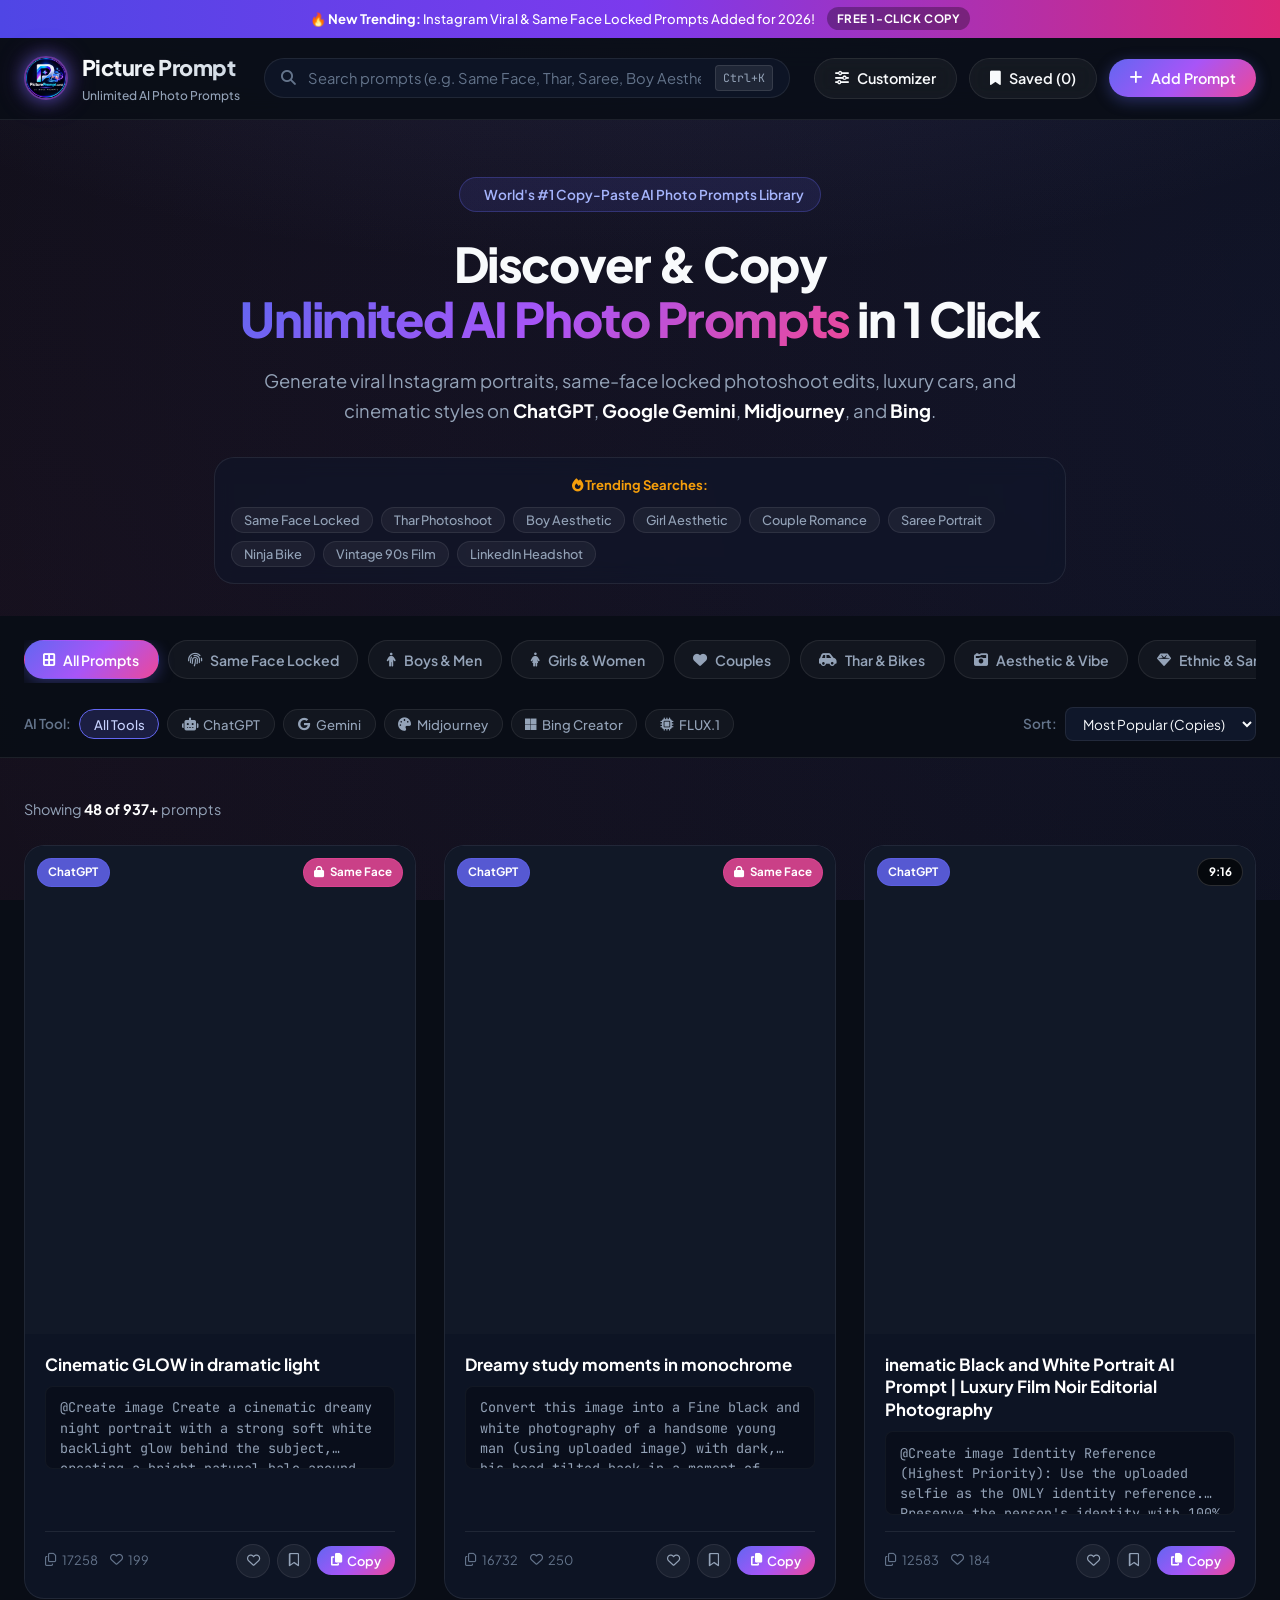
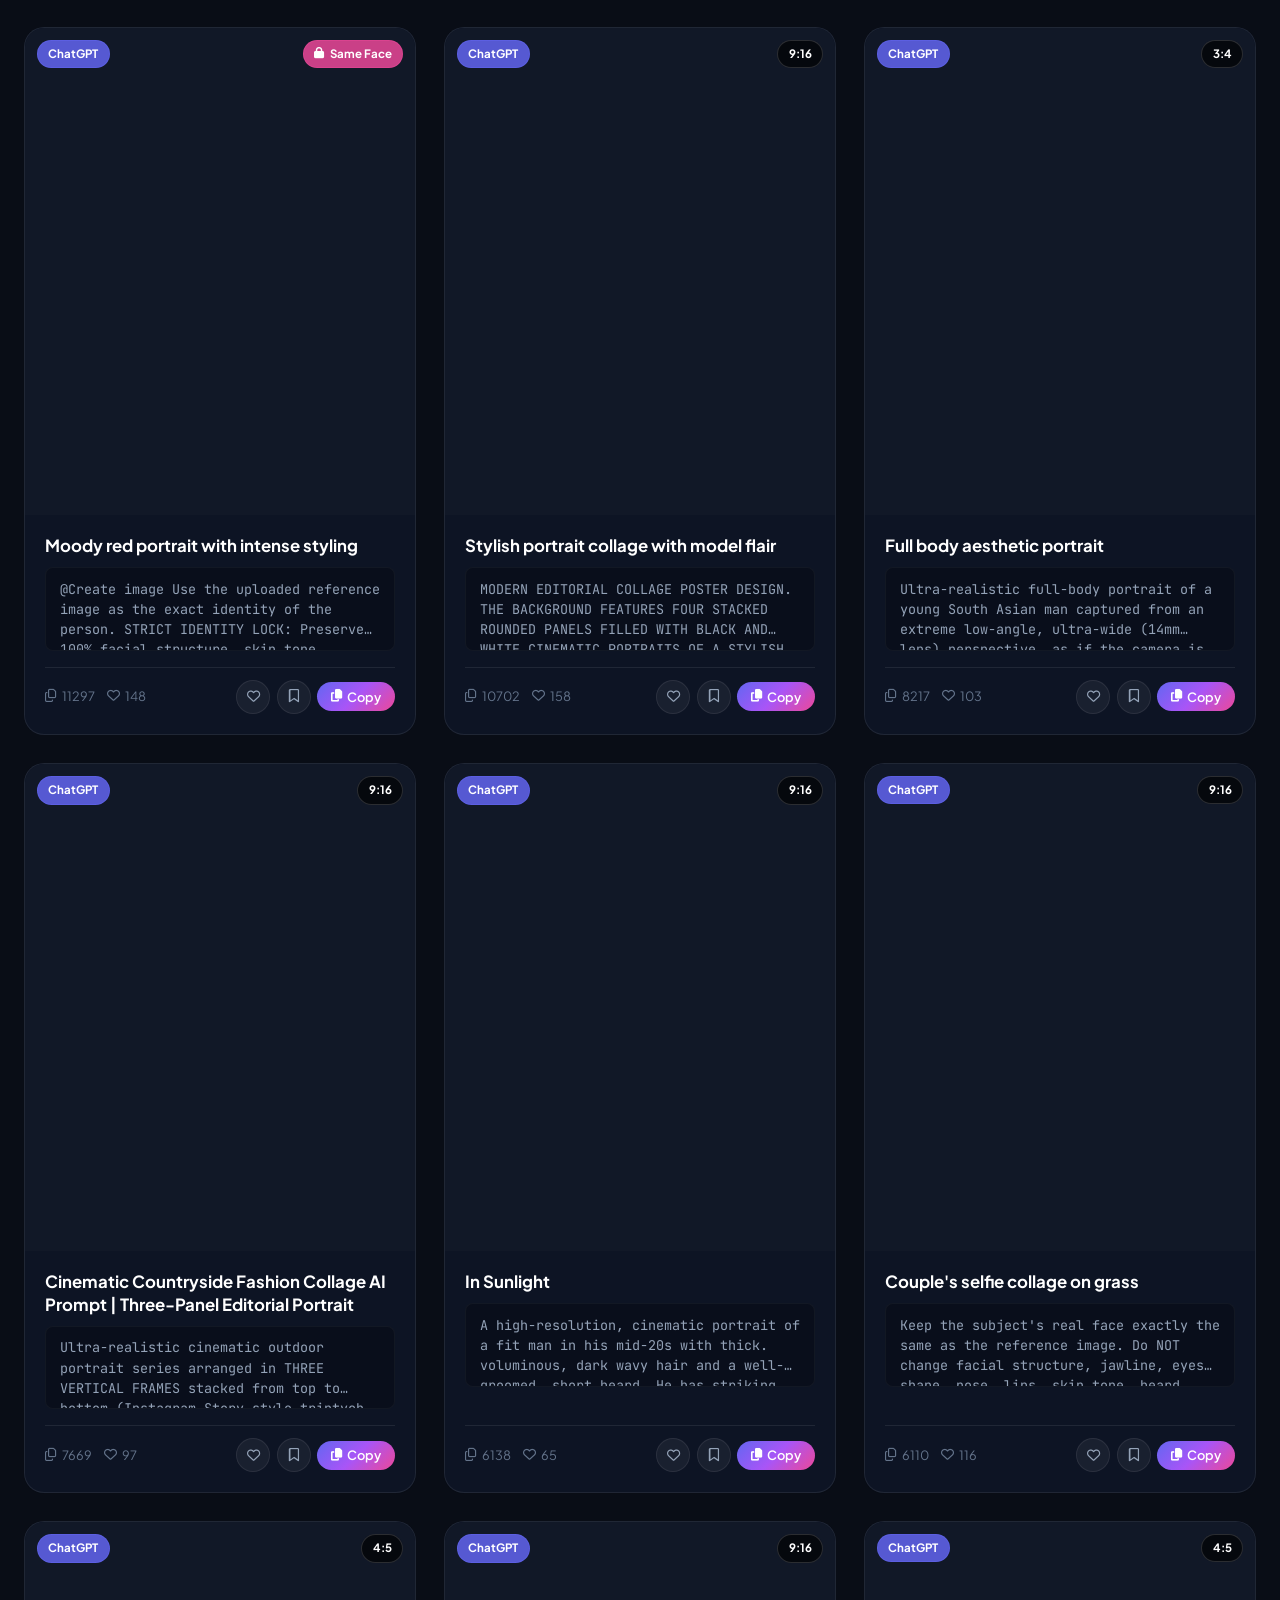
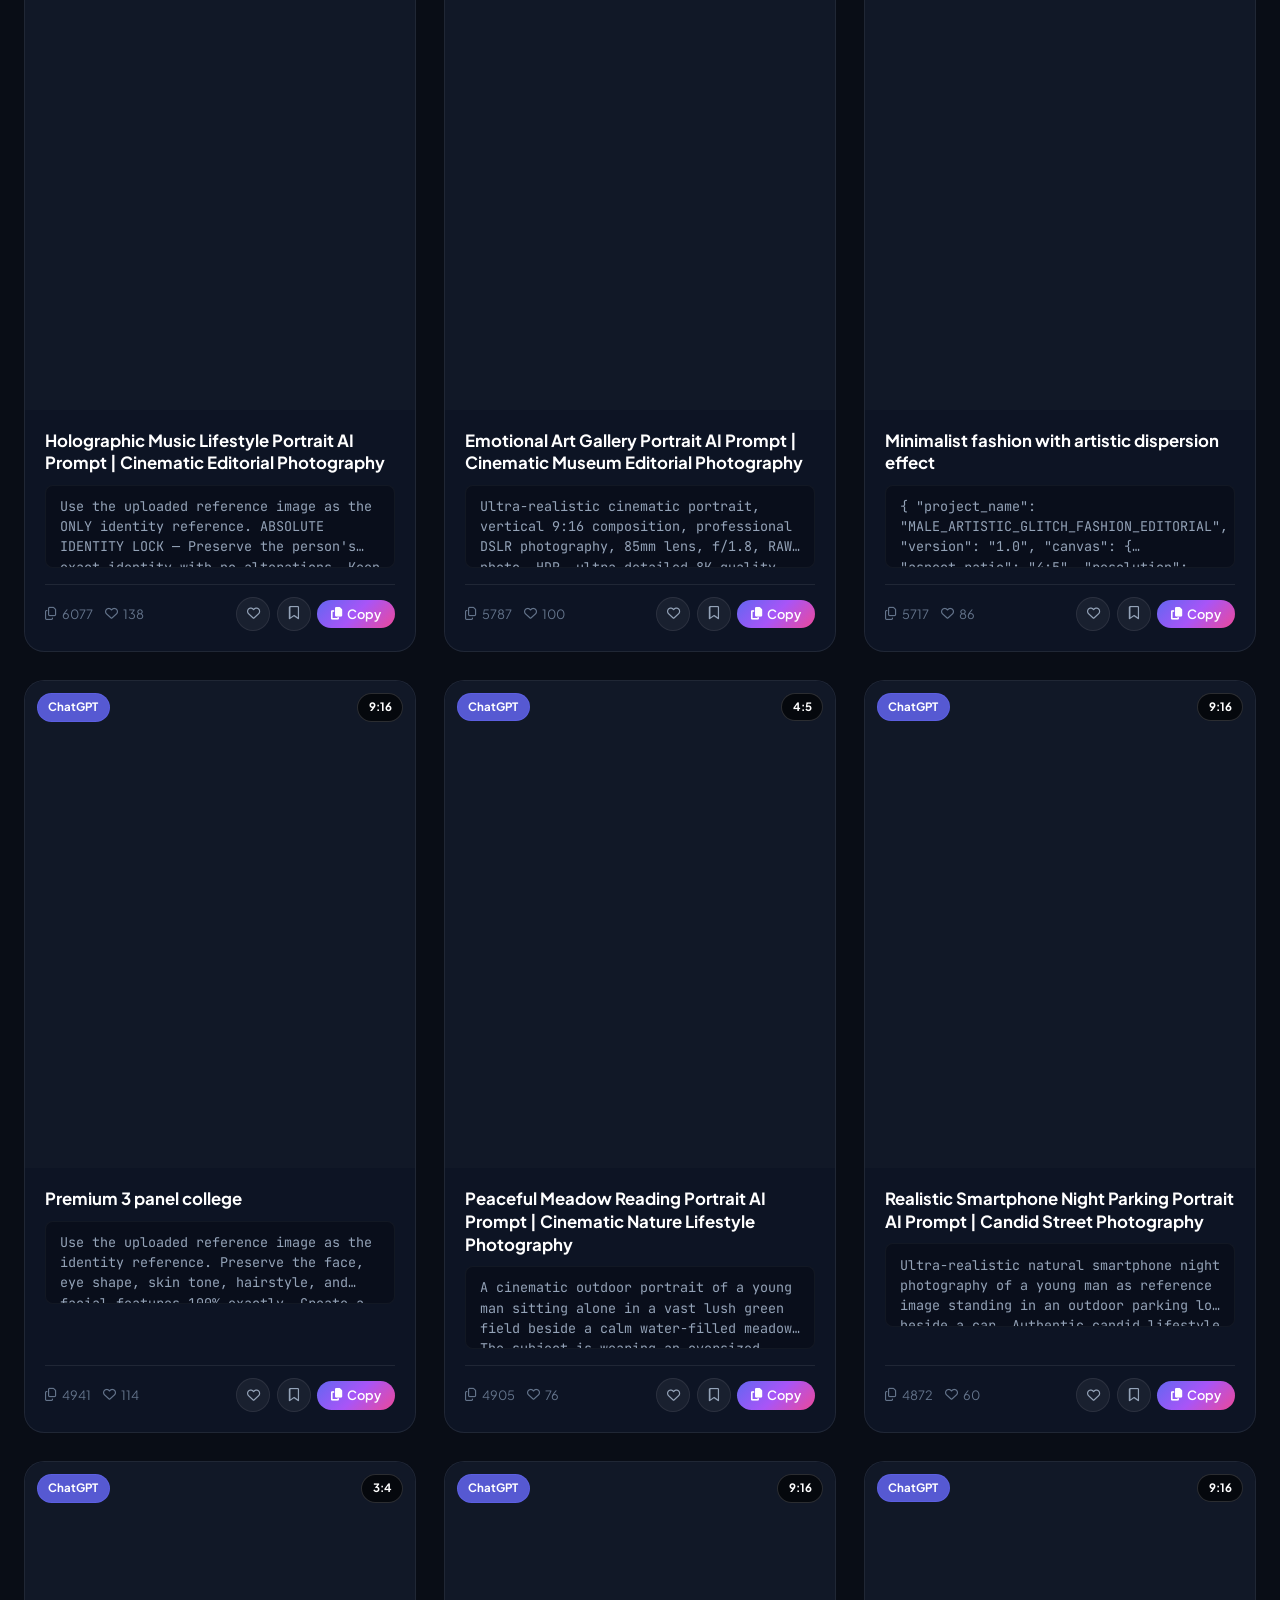
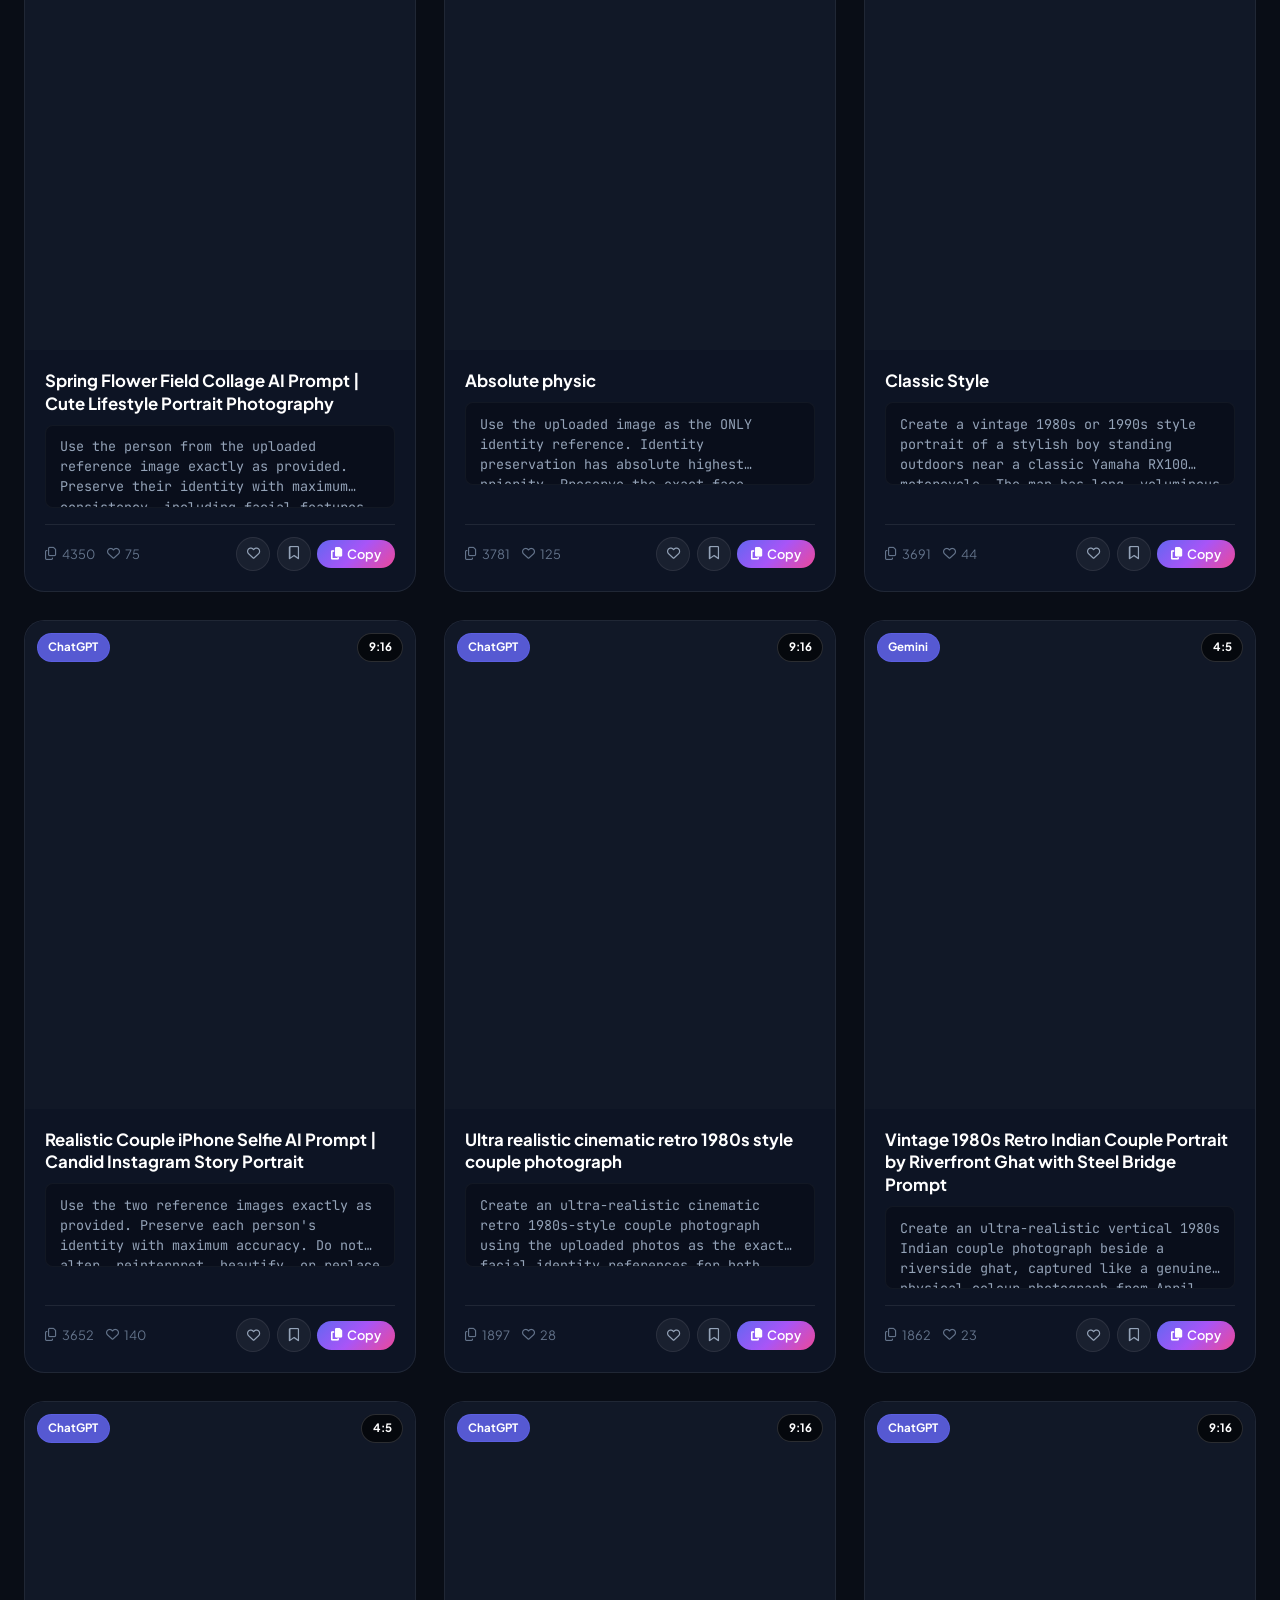
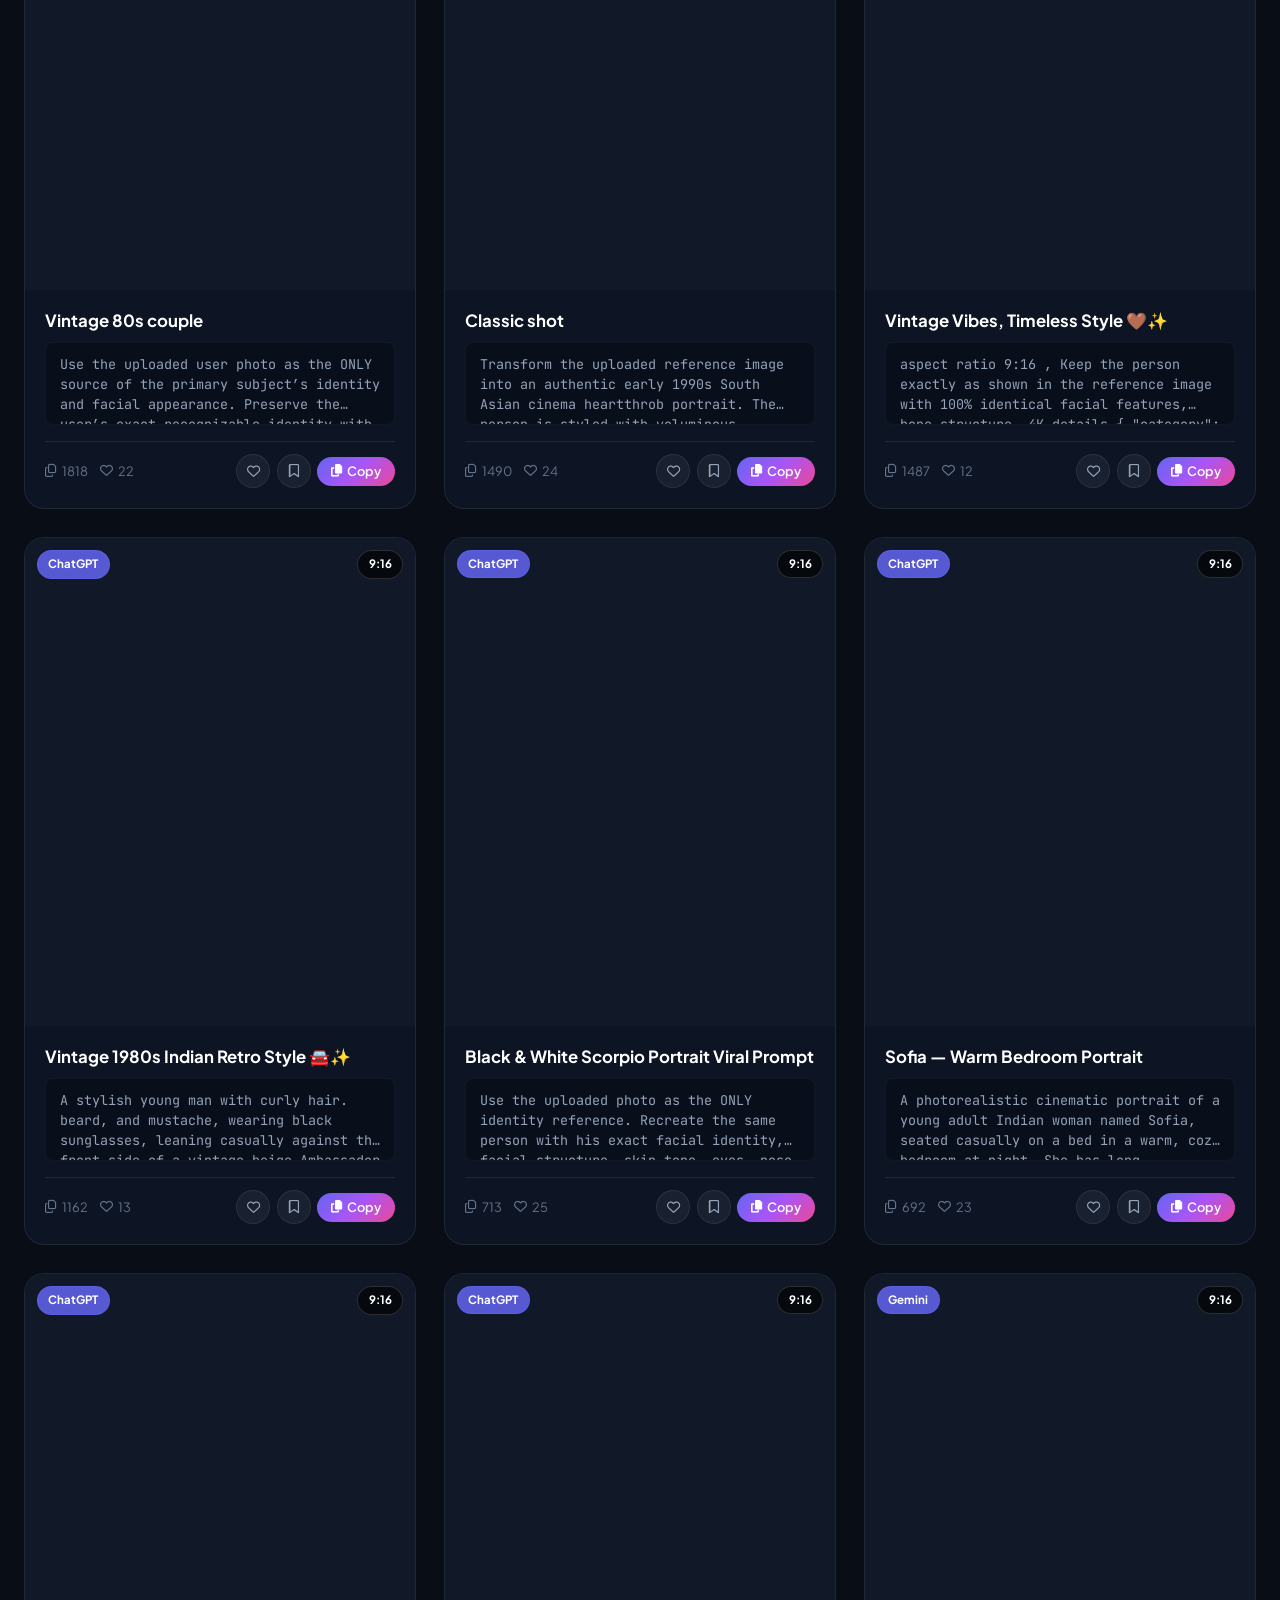
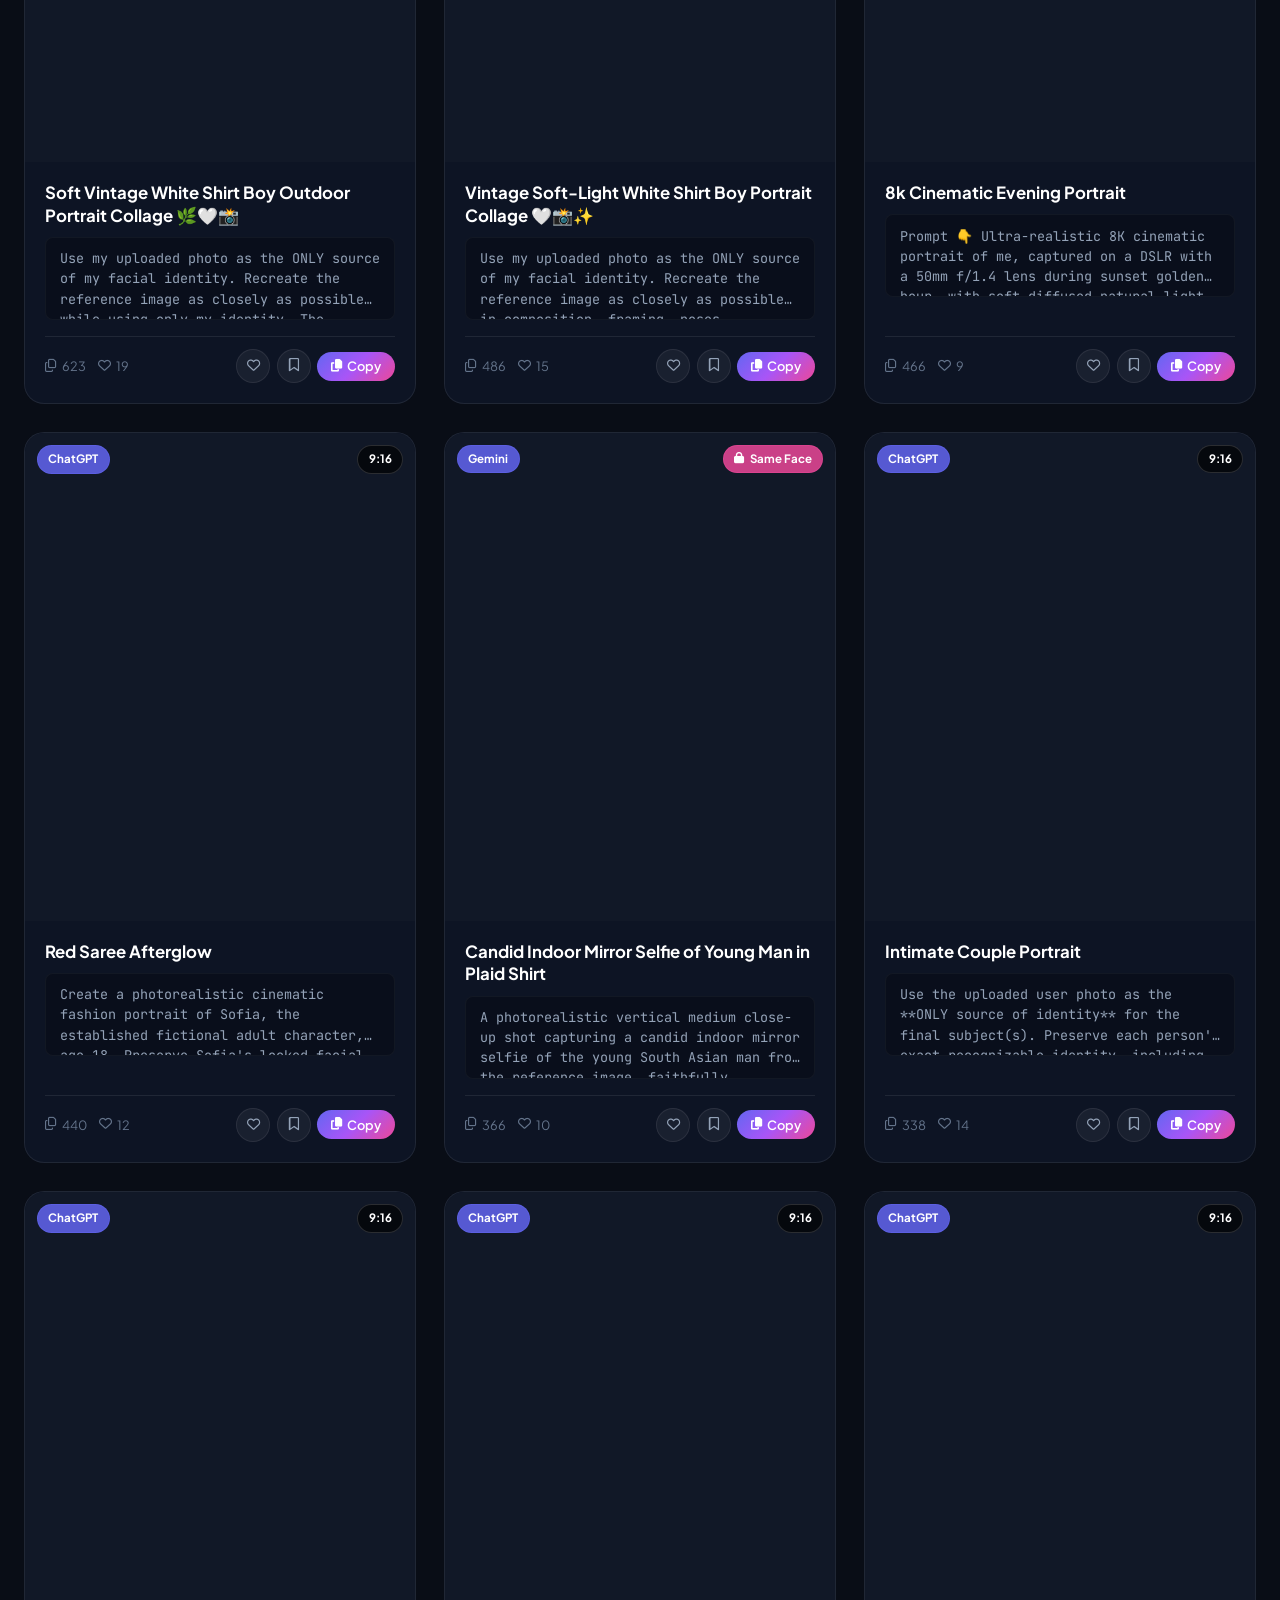
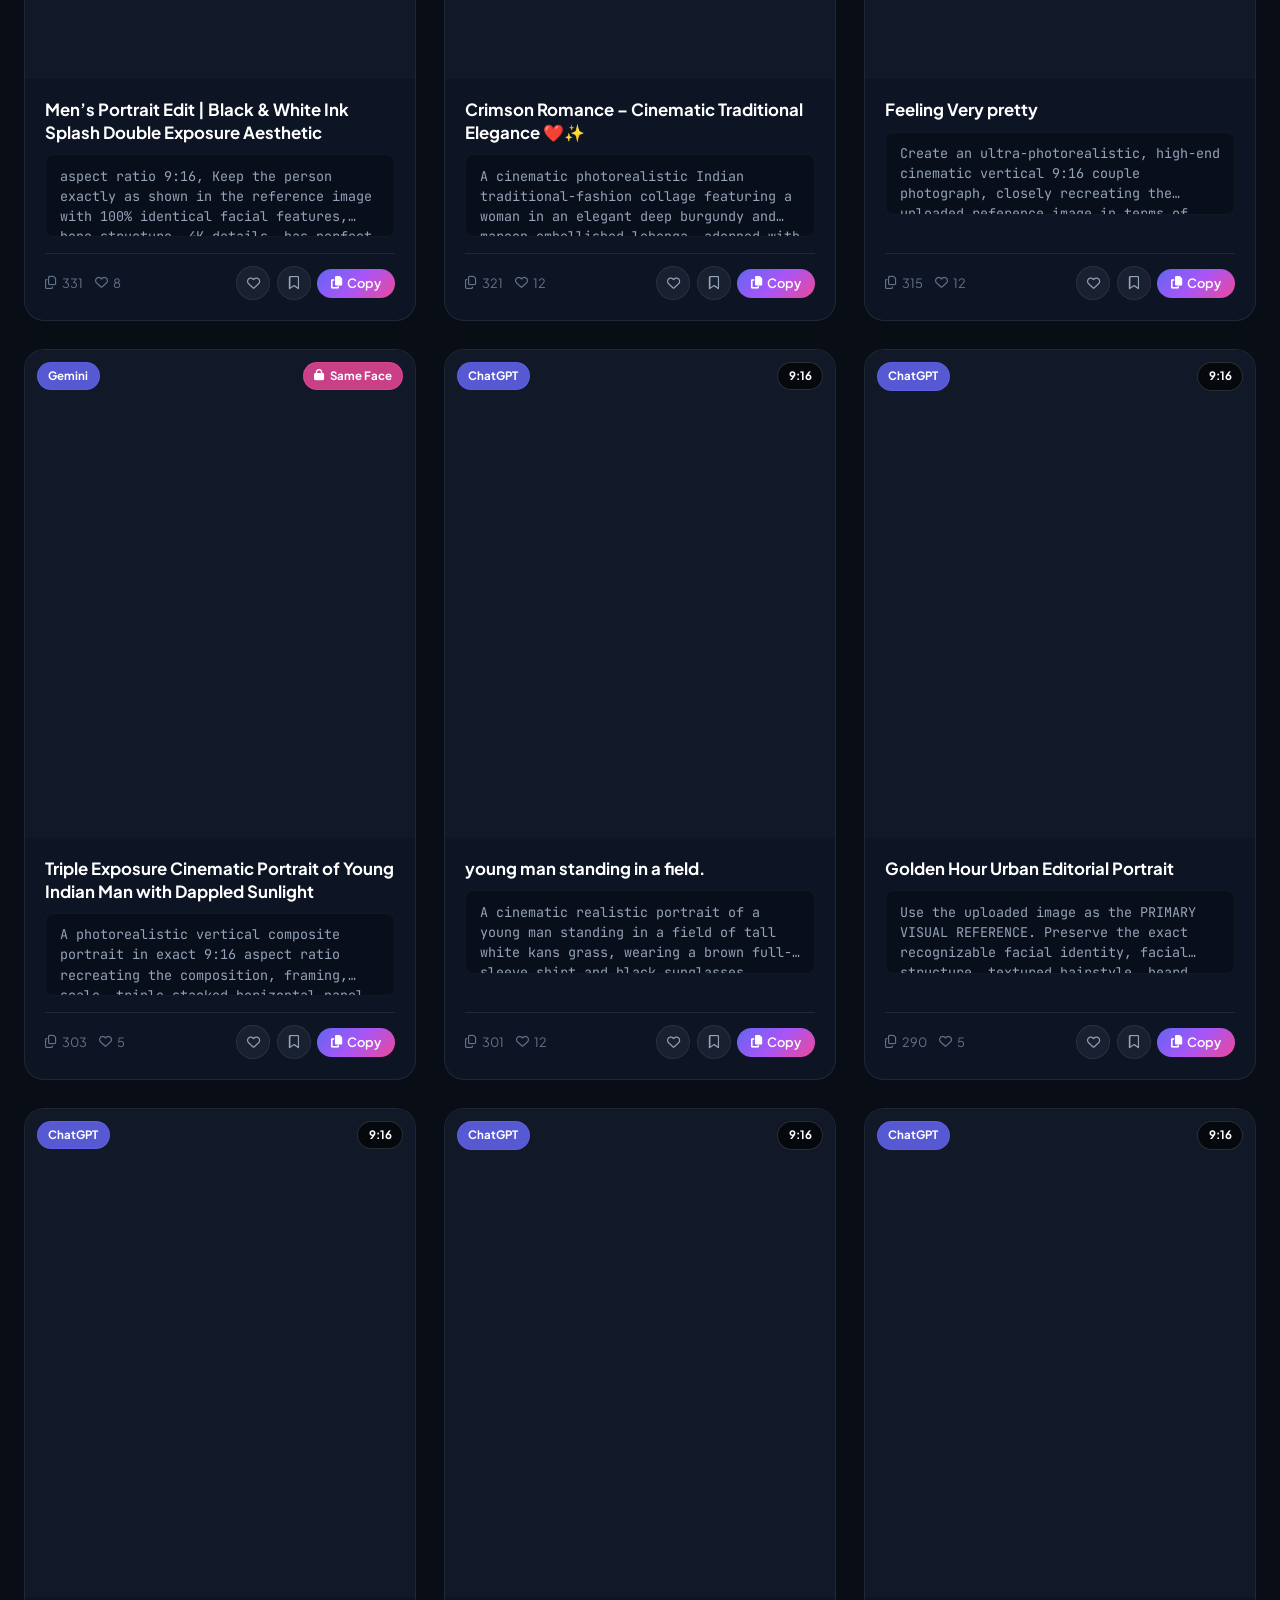
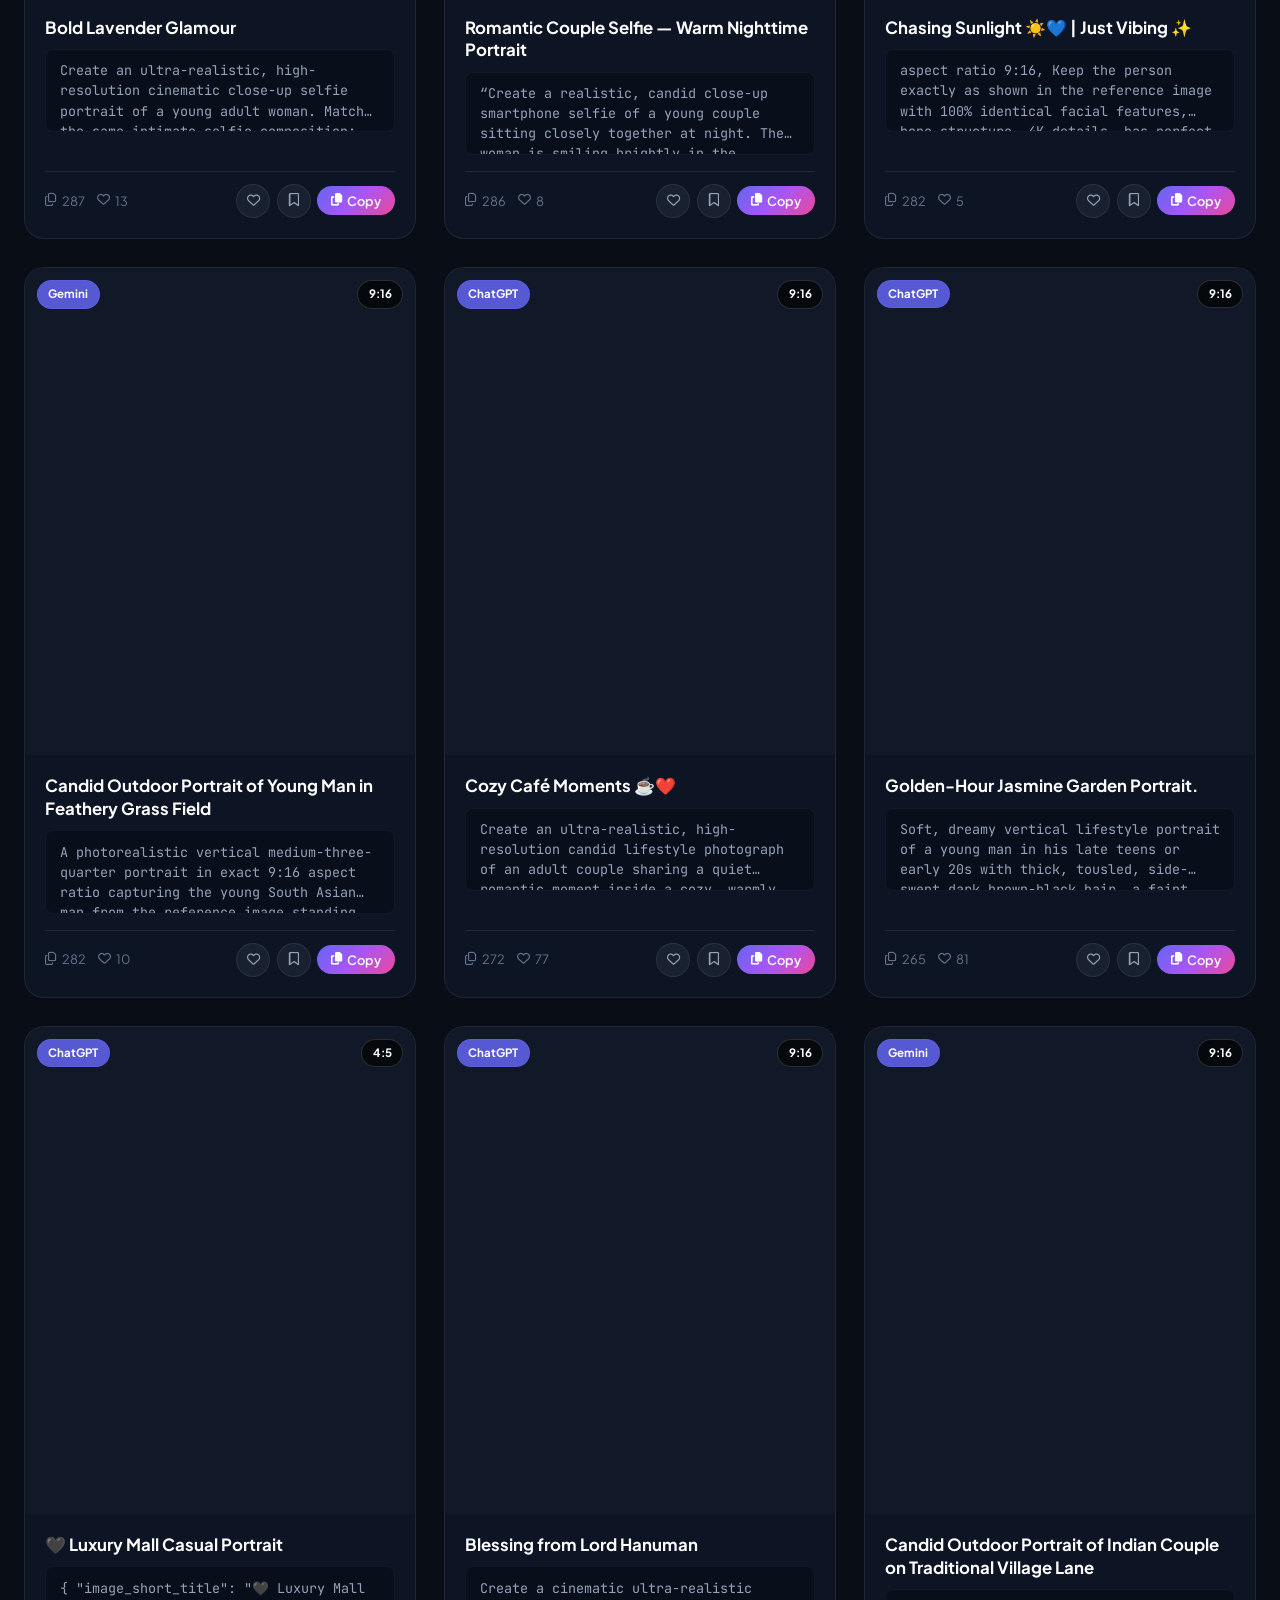
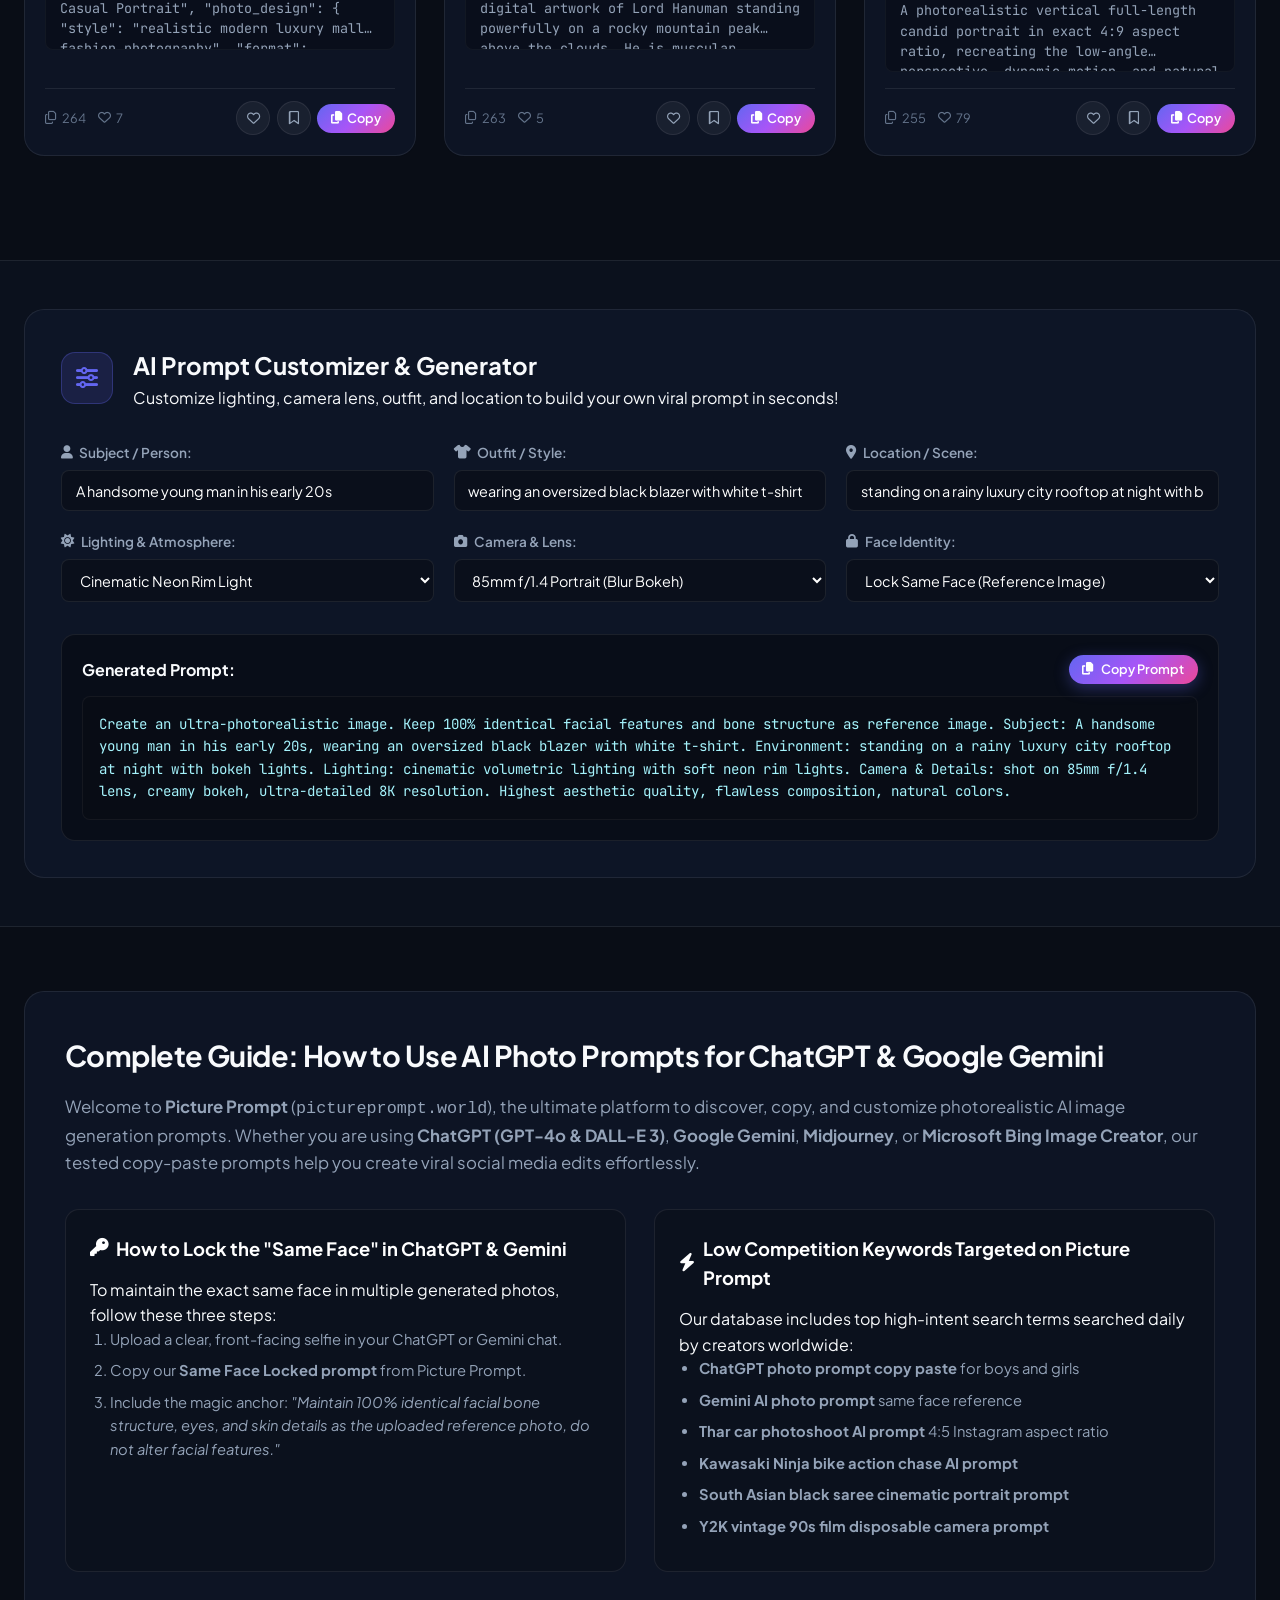
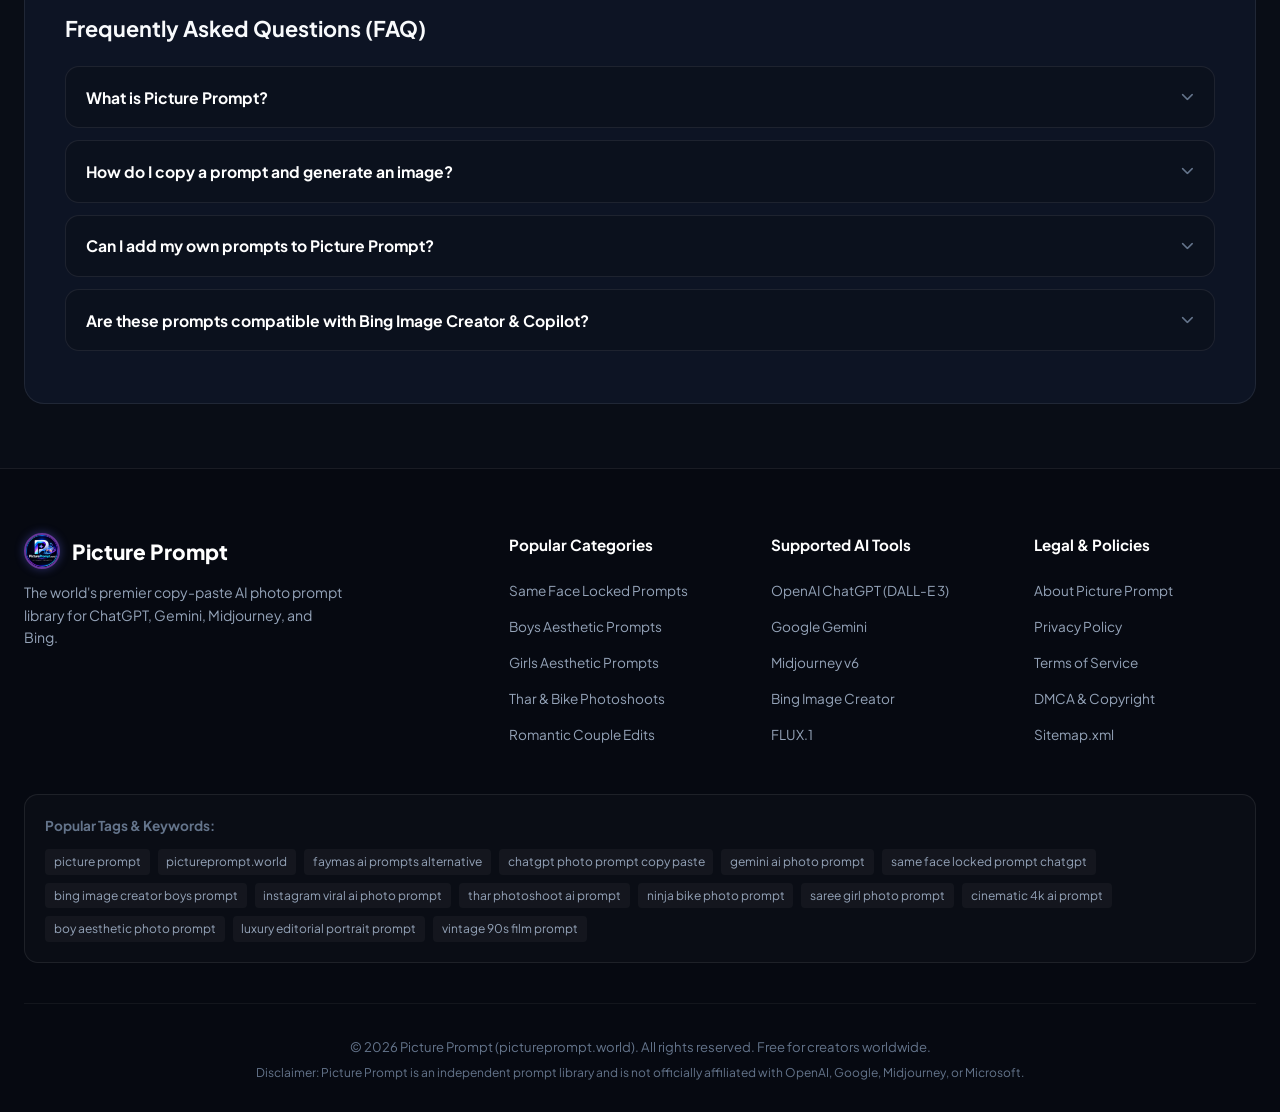
==== commit e5be8dd4: "Add custom brand logo and favicon to header and browser tab" ====
--- a/index.html
+++ b/index.html
@@ -20,21 +20,23 @@
   <meta property="og:site_name" content="Picture Prompt">
   <meta property="og:title" content="Picture Prompt — Free AI Photo Prompts for ChatGPT & Gemini">
   <meta property="og:description" content="Copy viral AI photo prompts in 1-click. Generate stunning portraits with Same Face Locked on ChatGPT, Gemini, Midjourney, and Bing Image Creator.">
-  <meta property="og:image" content="https://images.unsplash.com/photo-1618005182384-a83a8bd57fbe?auto=format&fit=crop&w=1200&h=630&q=80">
+  <meta property="og:image" content="https://pictureprompt.world/logo.jpg">
 
   <!-- Twitter -->
   <meta property="twitter:card" content="summary_large_image">
   <meta property="twitter:url" content="https://pictureprompt.world/">
   <meta property="twitter:title" content="Picture Prompt — Free AI Photo Prompts for ChatGPT & Gemini">
   <meta property="twitter:description" content="Trending copy-paste prompts for ChatGPT, Gemini, and Midjourney. Photorealistic portraits, same face lock, aesthetic styles.">
-  <meta property="twitter:image" content="https://images.unsplash.com/photo-1618005182384-a83a8bd57fbe?auto=format&fit=crop&w=1200&h=630&q=80">
+  <meta property="twitter:image" content="https://pictureprompt.world/logo.jpg">
 
   <!-- Theme Colors -->
   <meta name="theme-color" content="#0d1117">
   <meta name="apple-mobile-web-app-status-bar-style" content="black-translucent">
 
   <!-- Favicon -->
-  <link rel="icon" type="image/svg+xml" href="data:image/svg+xml,<svg xmlns='http://www.w3.org/2000/svg' viewBox='0 0 24 24' fill='%236366f1'><path d='M12 2L2 7l10 5 10-5-10-5zM2 17l10 5 10-5M2 12l10 5 10-5'/></svg>">
+  <link rel="icon" type="image/x-icon" href="favicon.ico">
+  <link rel="icon" type="image/png" sizes="192x192" href="favicon.png">
+  <link rel="apple-touch-icon" href="apple-touch-icon.png">
 
   <!-- Fonts & Icons -->
   <link rel="preconnect" href="https://fonts.googleapis.com">
@@ -126,9 +128,7 @@
     <div class="container header-inner">
       <div class="header-left">
         <a href="https://pictureprompt.world/" class="brand-logo" aria-label="Picture Prompt Home">
-          <div class="logo-icon">
-            <i class="fa-solid fa-wand-magic-sparkles"></i>
-          </div>
+          <img src="logo.jpg" alt="Picture Prompt Logo" class="brand-logo-img">
           <div class="logo-text">
             <span class="brand-title">Picture Prompt</span>
             <span class="brand-tagline">Unlimited AI Photo Prompts</span>
@@ -456,10 +456,10 @@
     <div class="container footer-inner">
       <div class="footer-top">
         <div class="footer-brand">
-          <div class="logo-icon small">
-            <i class="fa-solid fa-wand-magic-sparkles"></i>
-          </div>
-          <span class="footer-brand-title">Picture Prompt</span>
+          <div class="footer-brand-title-wrap">
+            <img src="logo.jpg" alt="Picture Prompt Logo" class="brand-logo-img small">
+            <span class="footer-brand-title">Picture Prompt</span>
+          </div>
           <p class="footer-tagline">
             The world's premier copy-paste AI photo prompt library for ChatGPT, Gemini, Midjourney, and Bing.
           </p>
--- a/styles.css
+++ b/styles.css
@@ -213,6 +213,34 @@
   display: flex;
   align-items: center;
   gap: 0.85rem;
+}
+
+.brand-logo-img {
+  width: 44px;
+  height: 44px;
+  border-radius: 50%;
+  object-fit: cover;
+  box-shadow: 0 0 16px rgba(99, 102, 241, 0.5), 0 0 28px rgba(168, 85, 247, 0.35);
+  border: 2px solid rgba(168, 85, 247, 0.6);
+  transition: transform var(--transition-fast), box-shadow var(--transition-fast);
+  flex-shrink: 0;
+}
+
+.brand-logo:hover .brand-logo-img {
+  transform: rotate(6deg) scale(1.08);
+  box-shadow: 0 0 24px rgba(99, 102, 241, 0.8), 0 0 38px rgba(168, 85, 247, 0.6);
+}
+
+.brand-logo-img.small {
+  width: 36px;
+  height: 36px;
+  box-shadow: 0 0 10px rgba(99, 102, 241, 0.4);
+}
+
+.footer-brand-title-wrap {
+  display: flex;
+  align-items: center;
+  gap: 0.75rem;
 }
 
 .logo-icon {
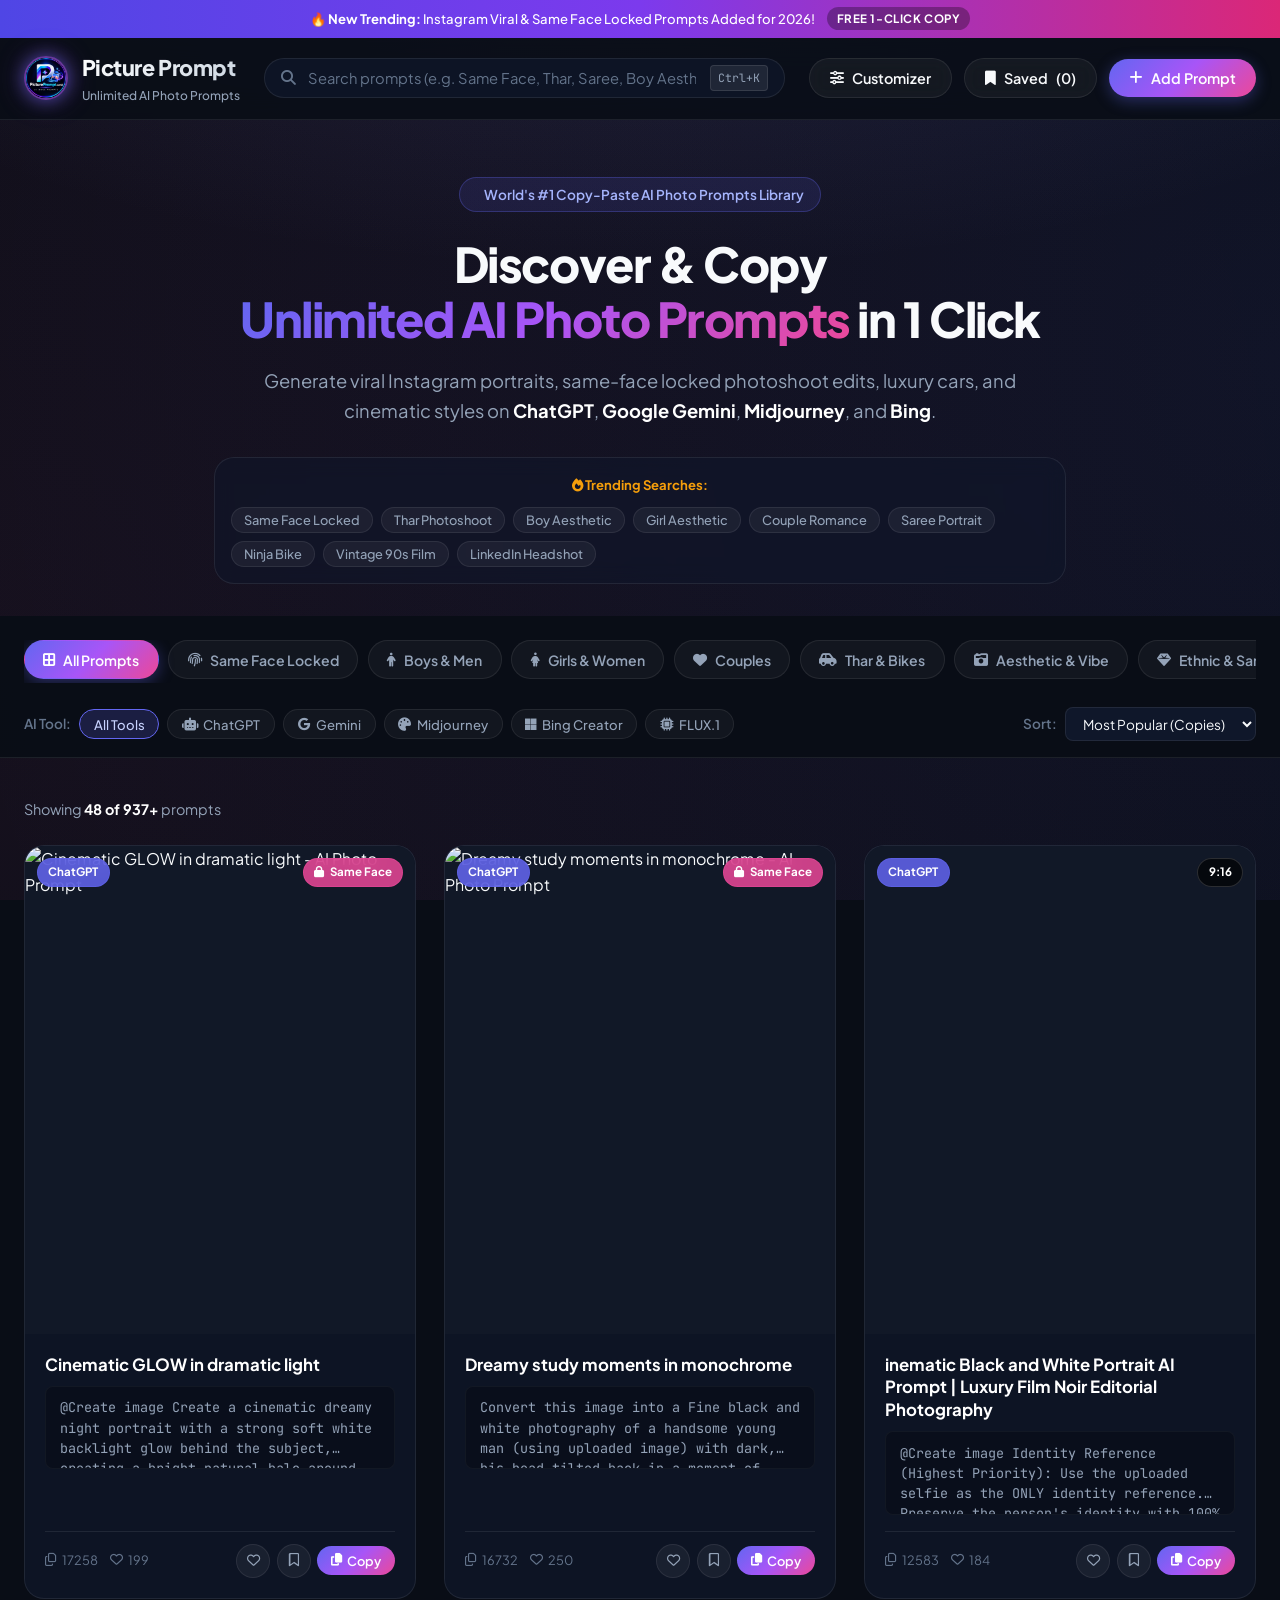
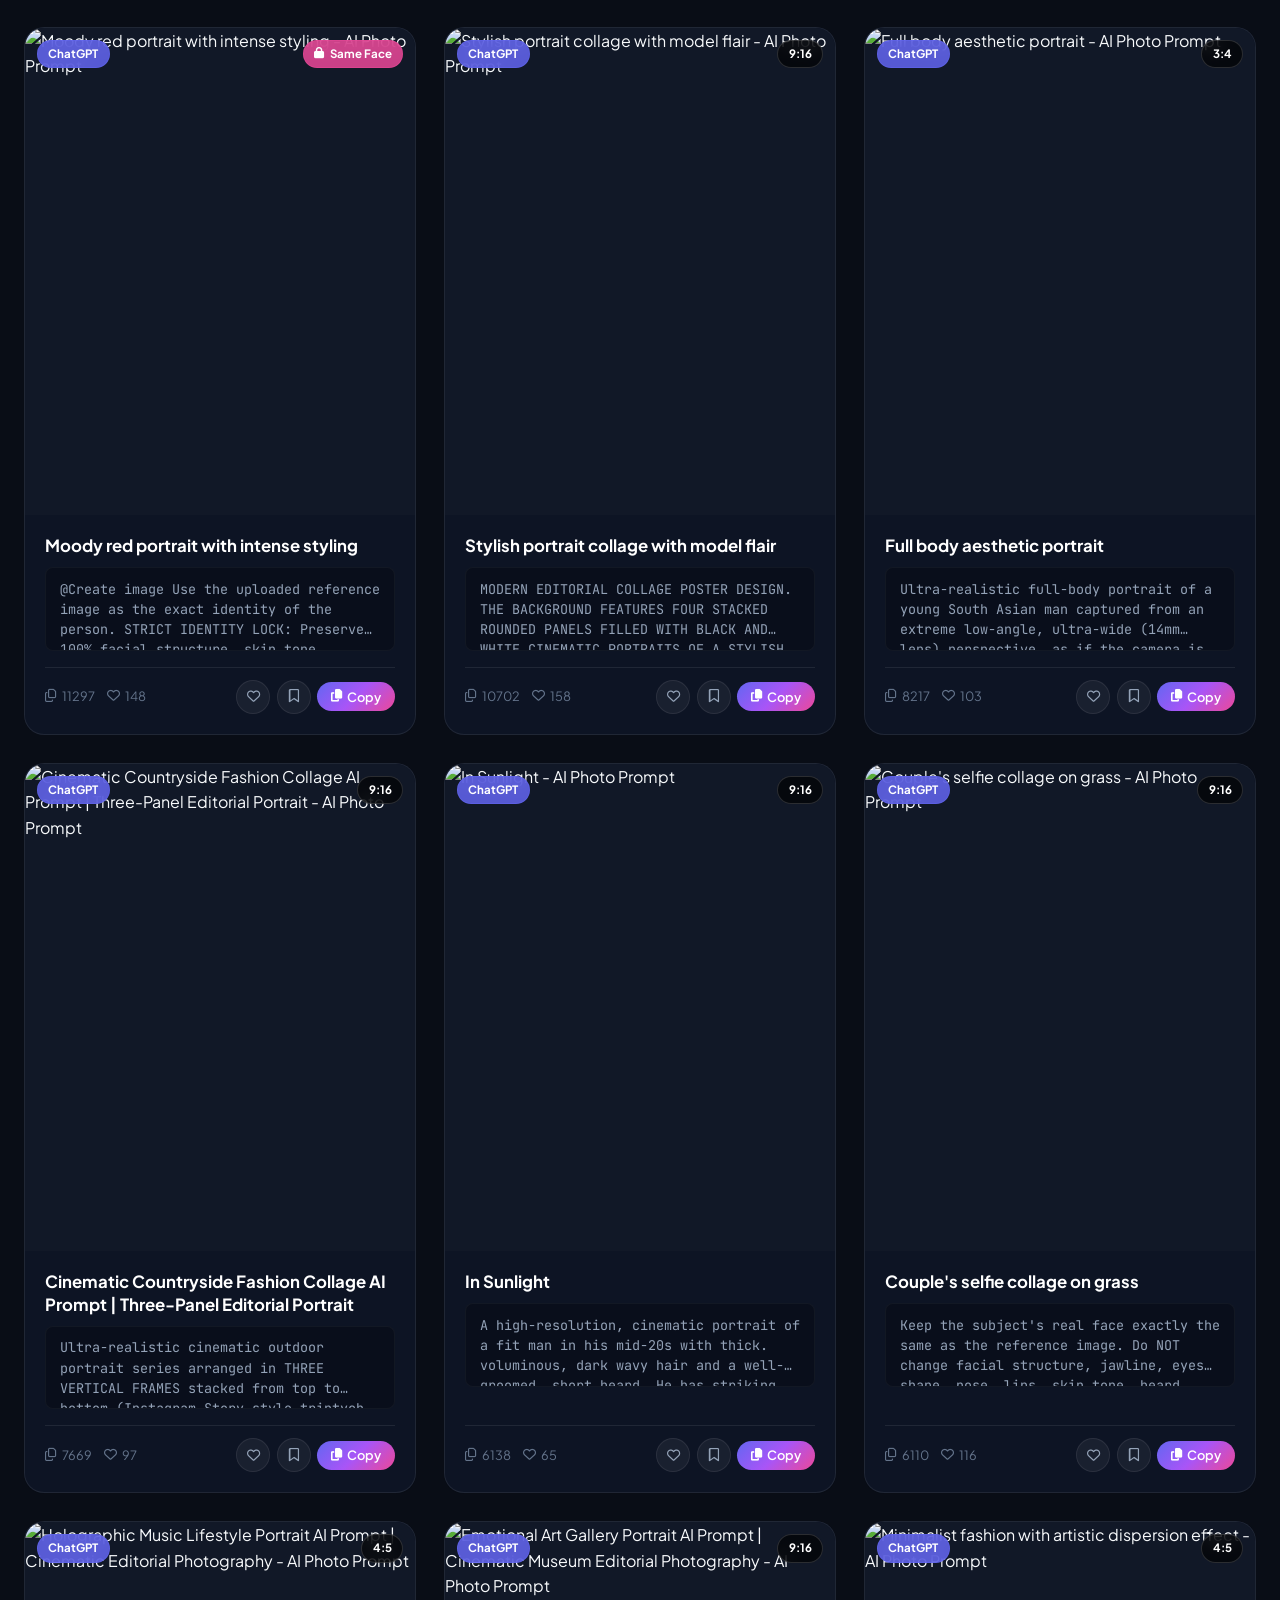
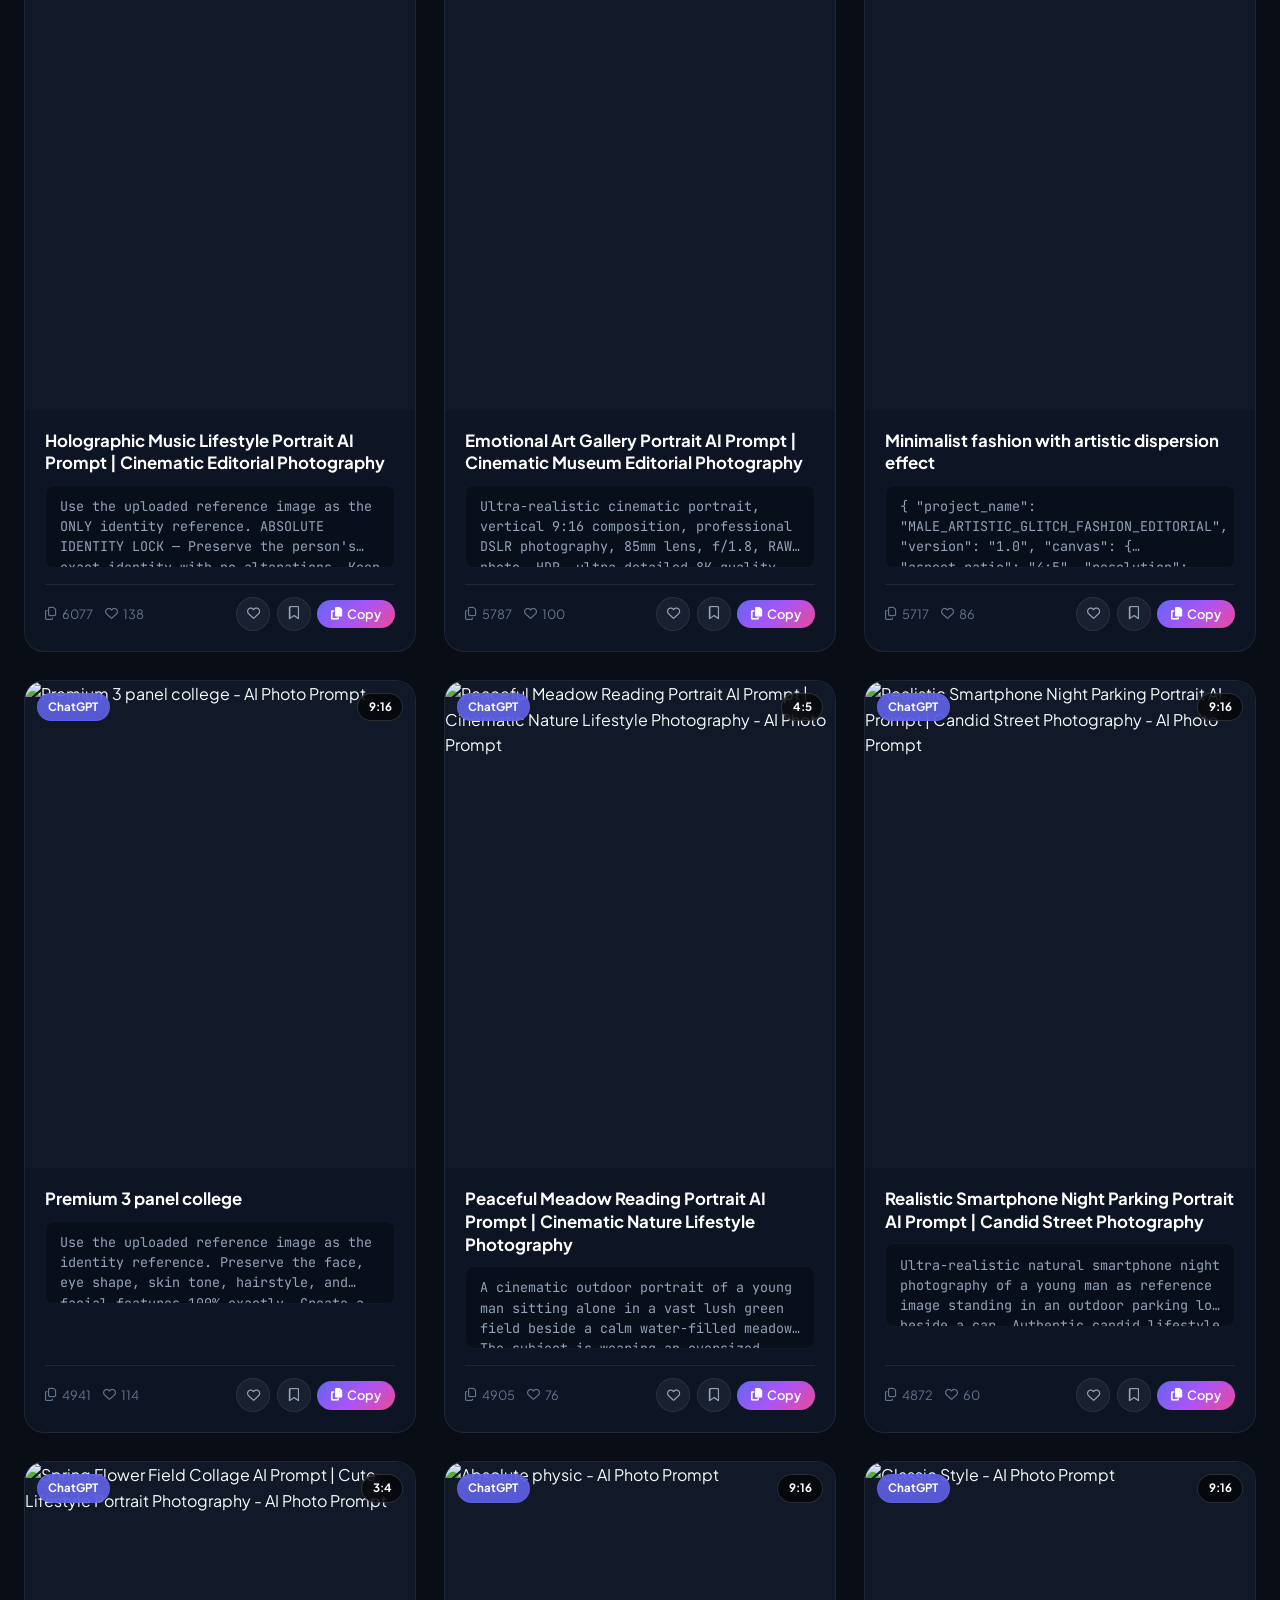
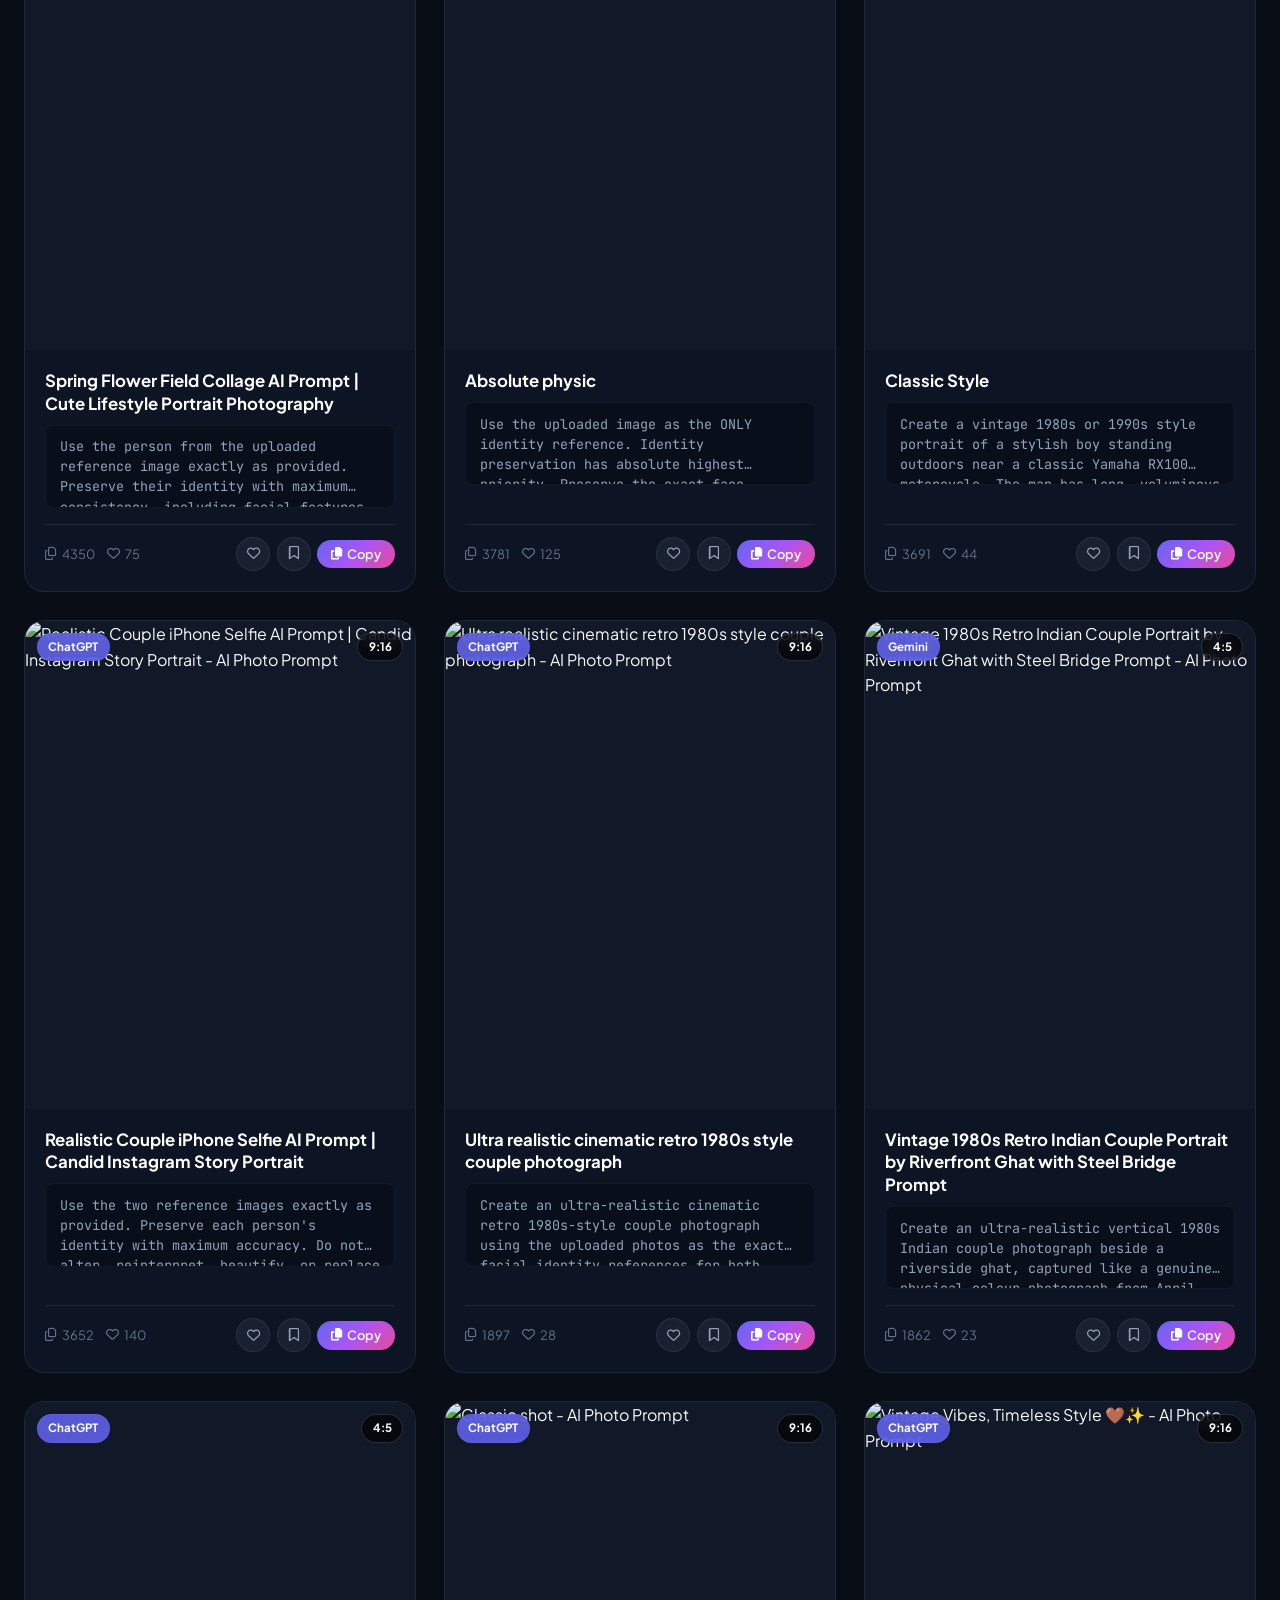
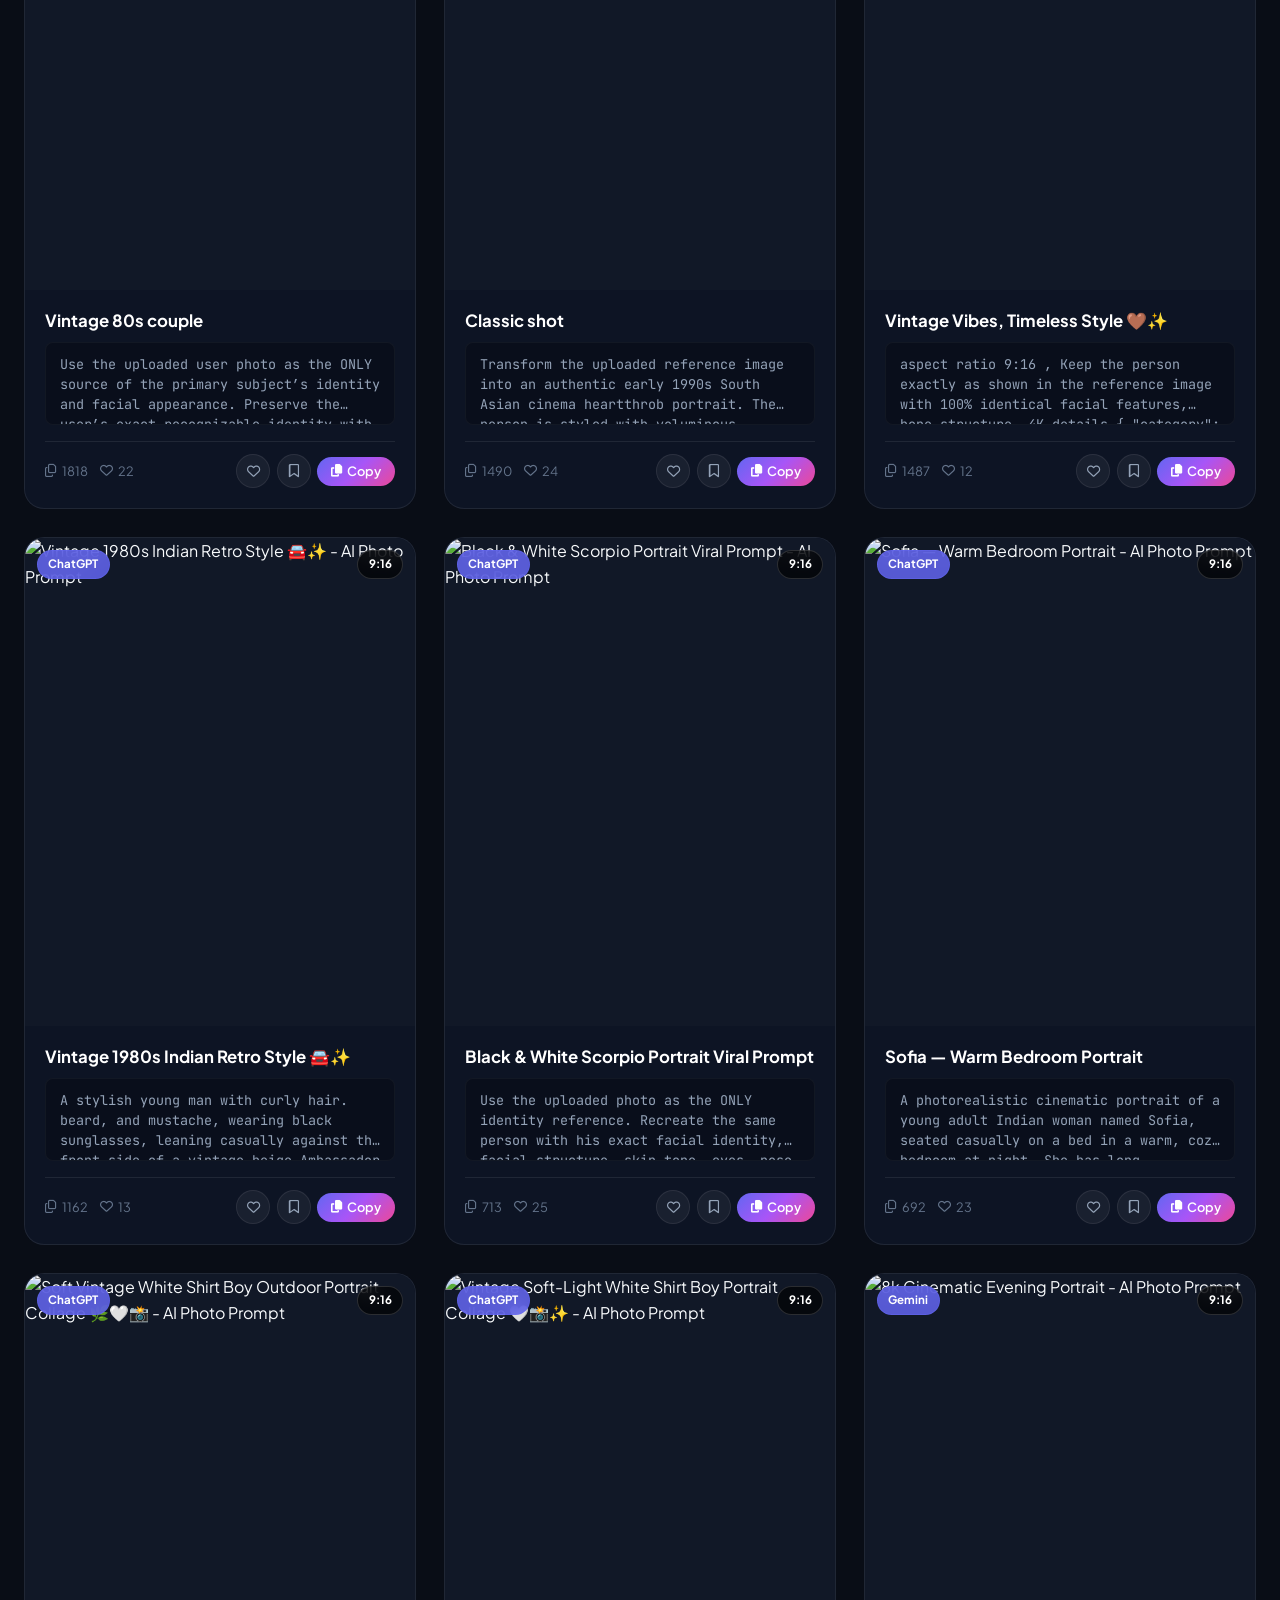
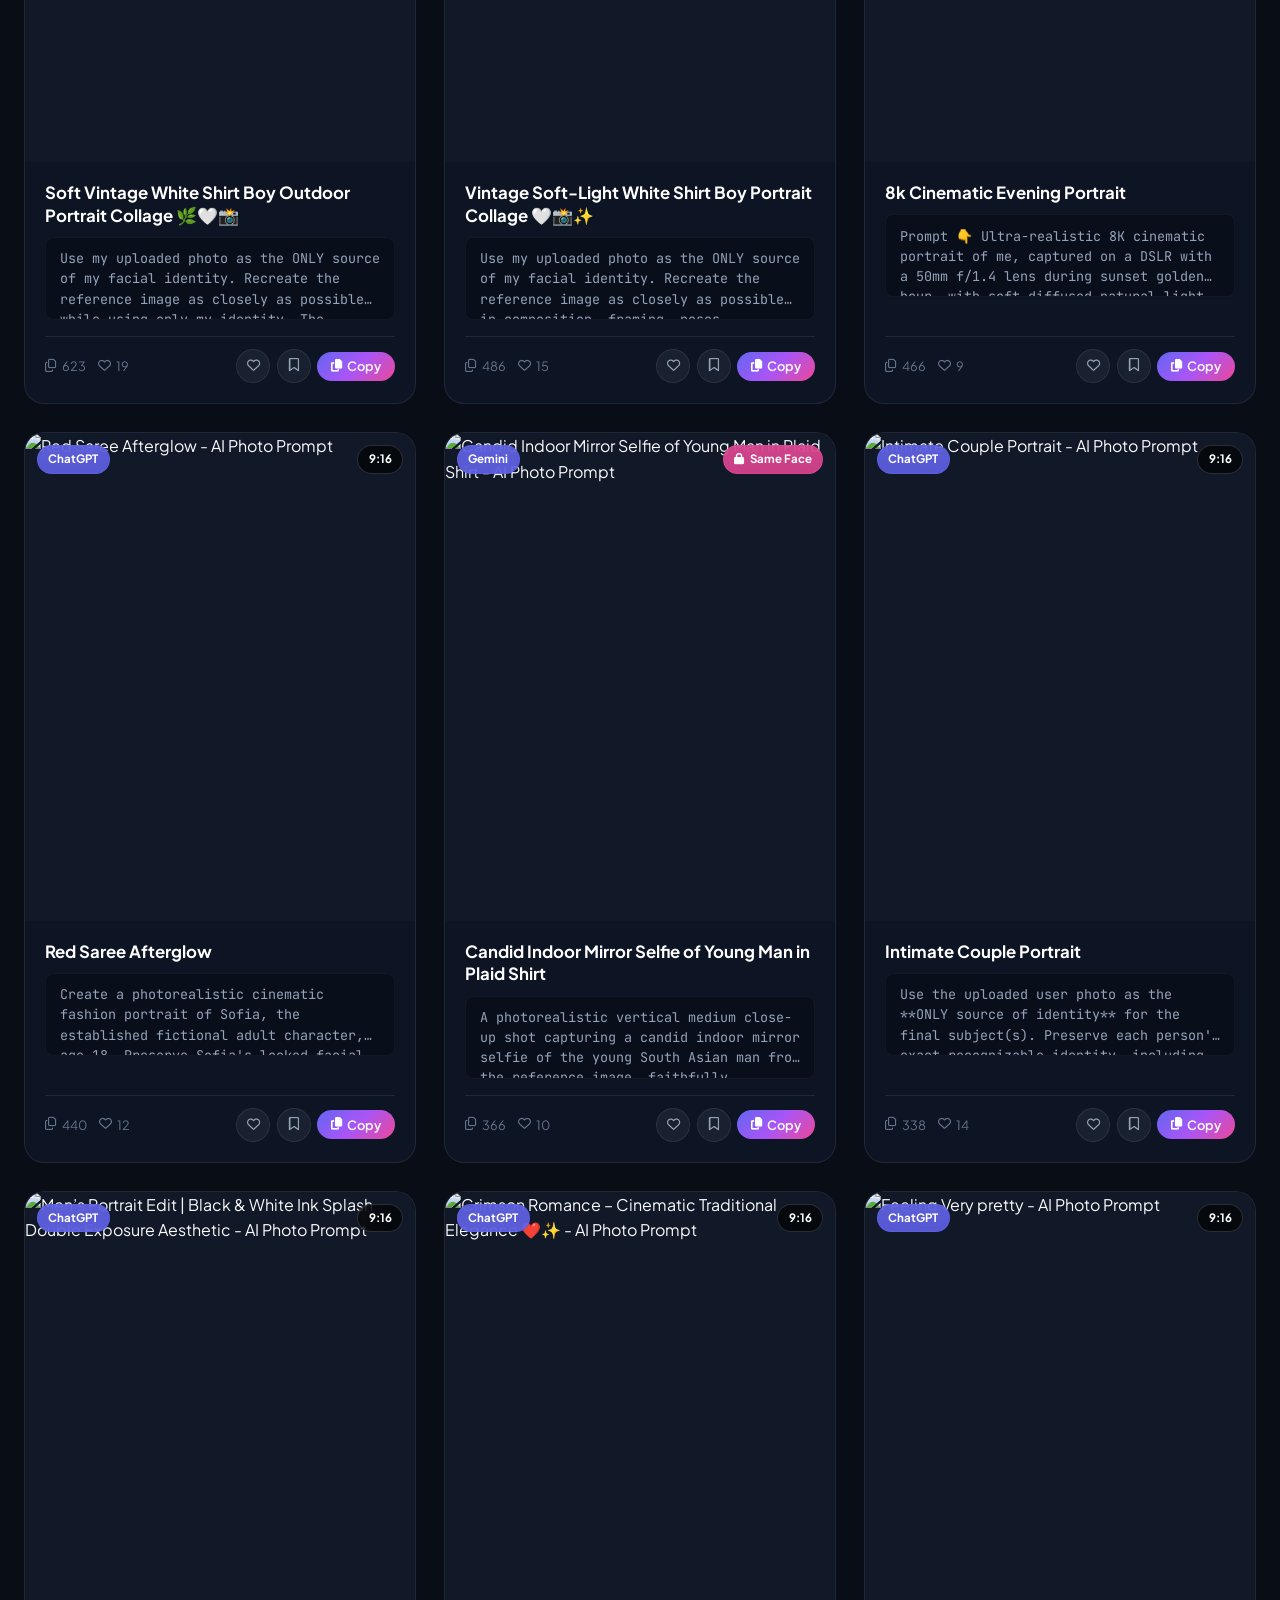
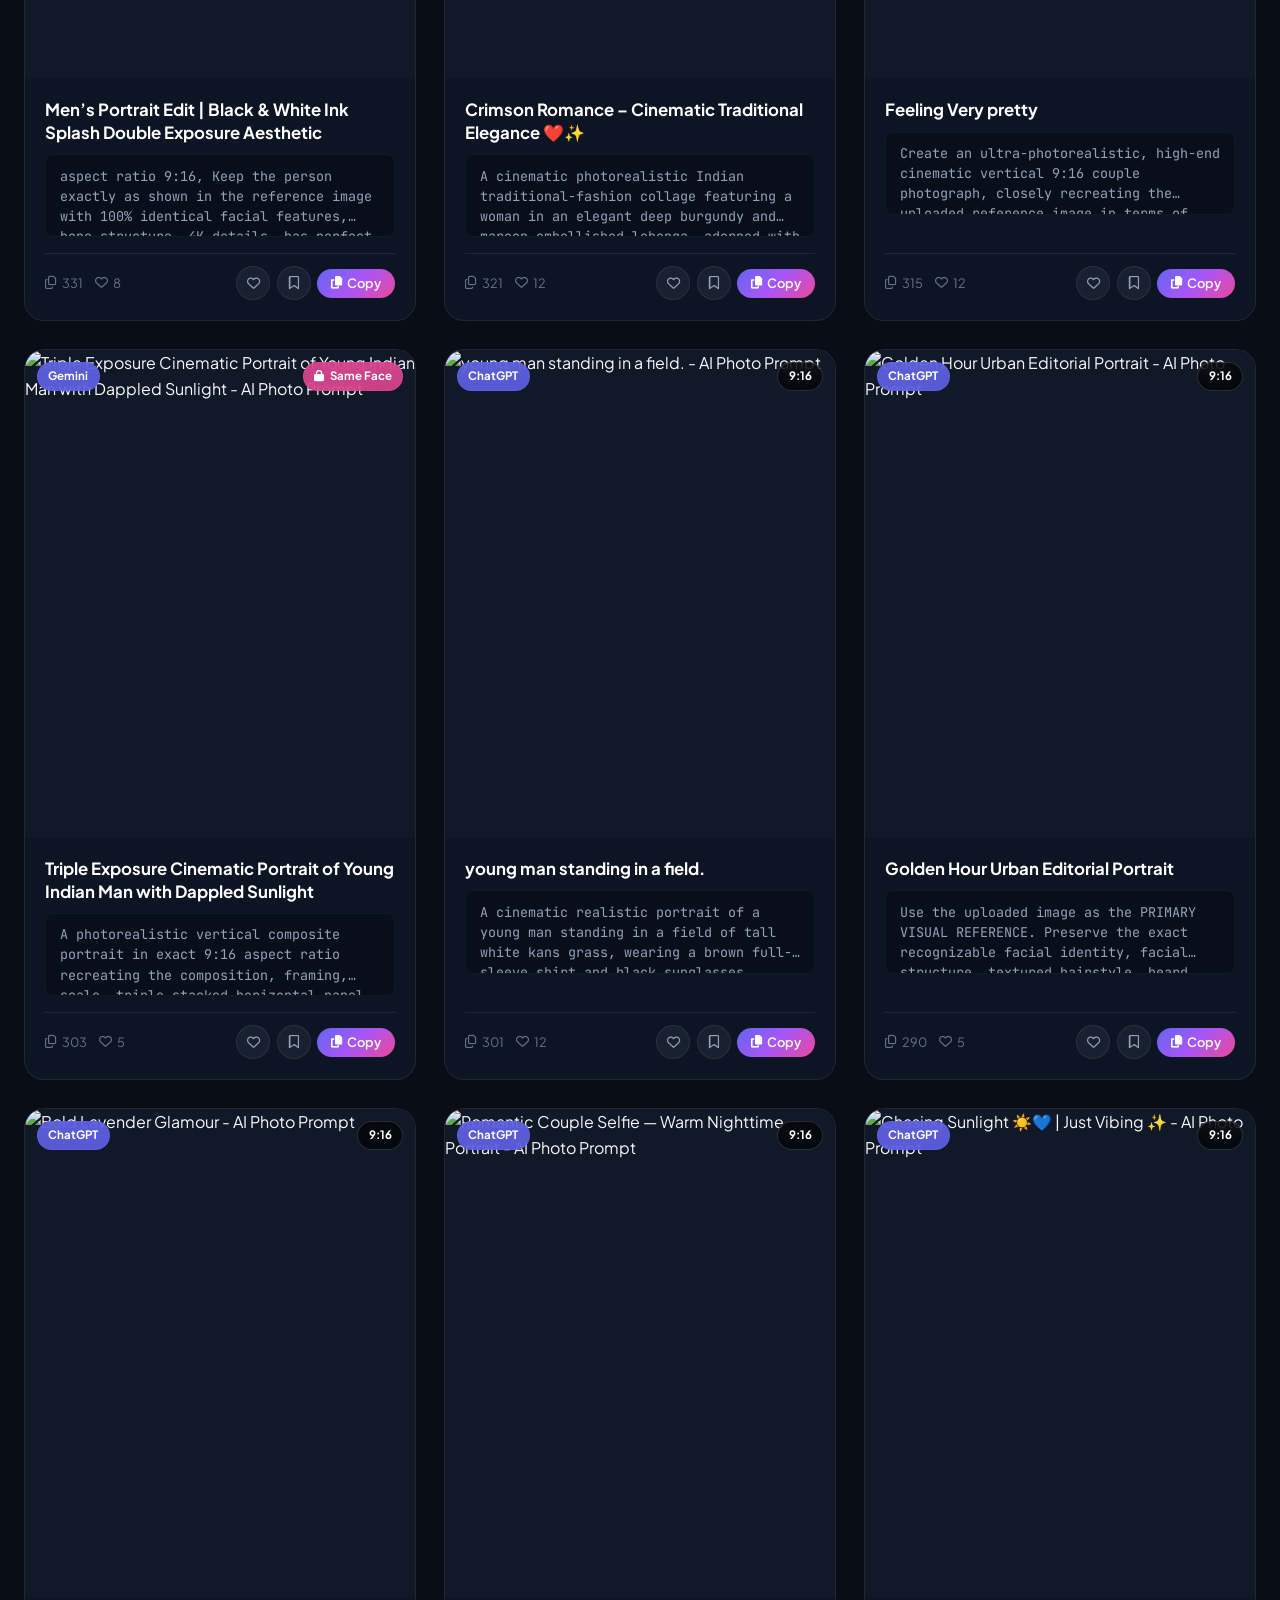
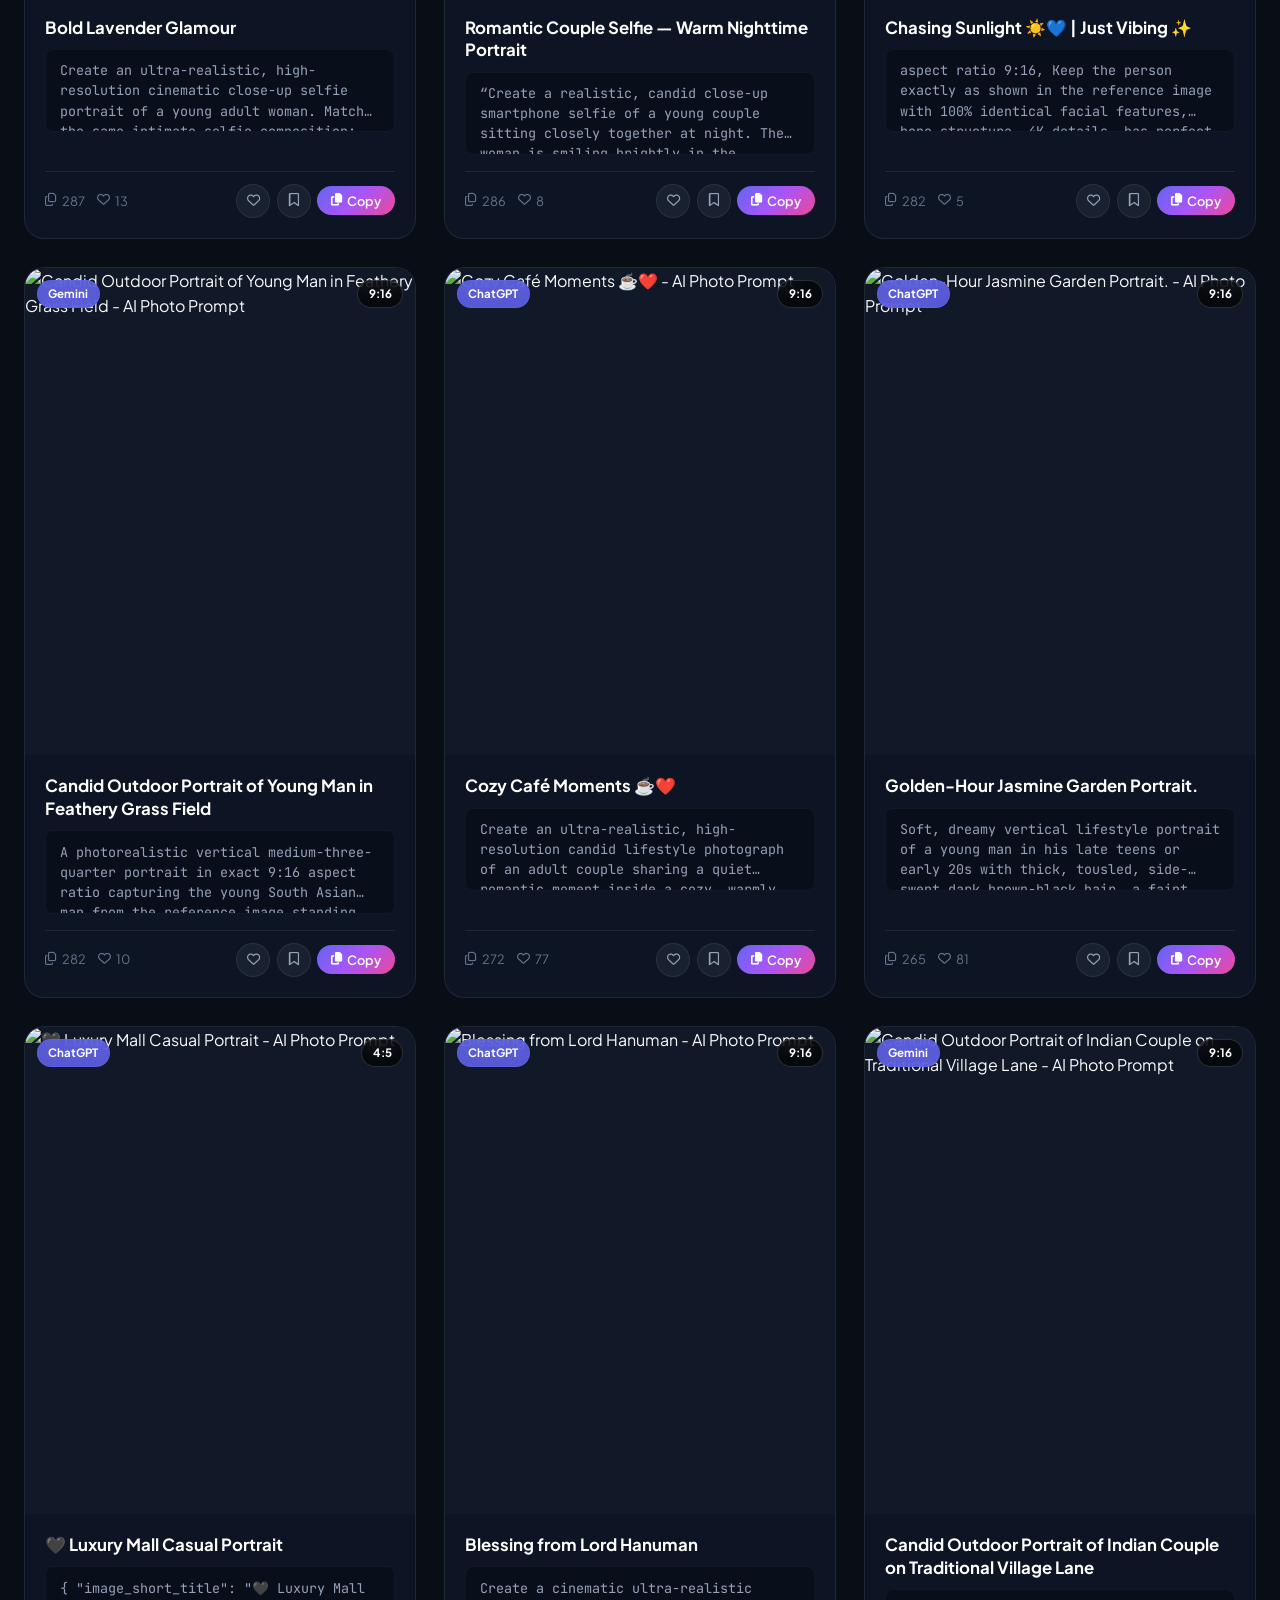
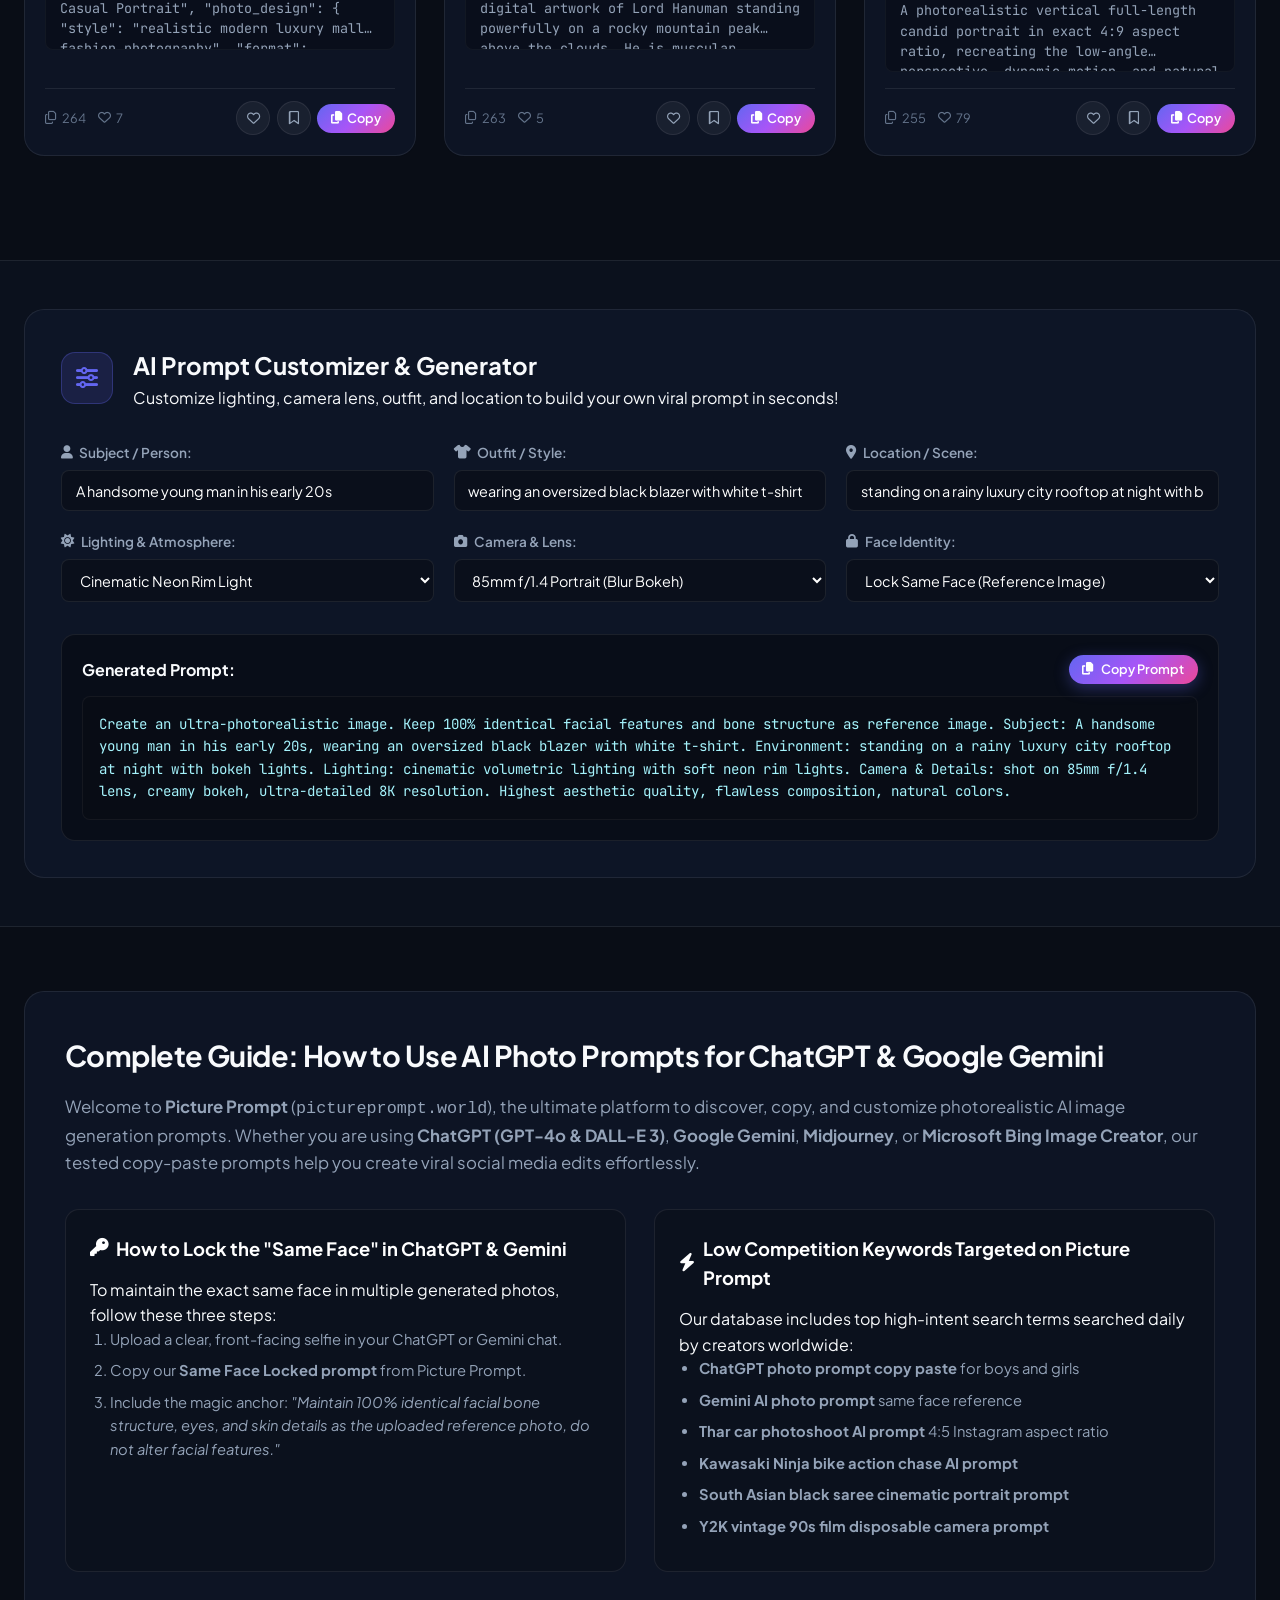
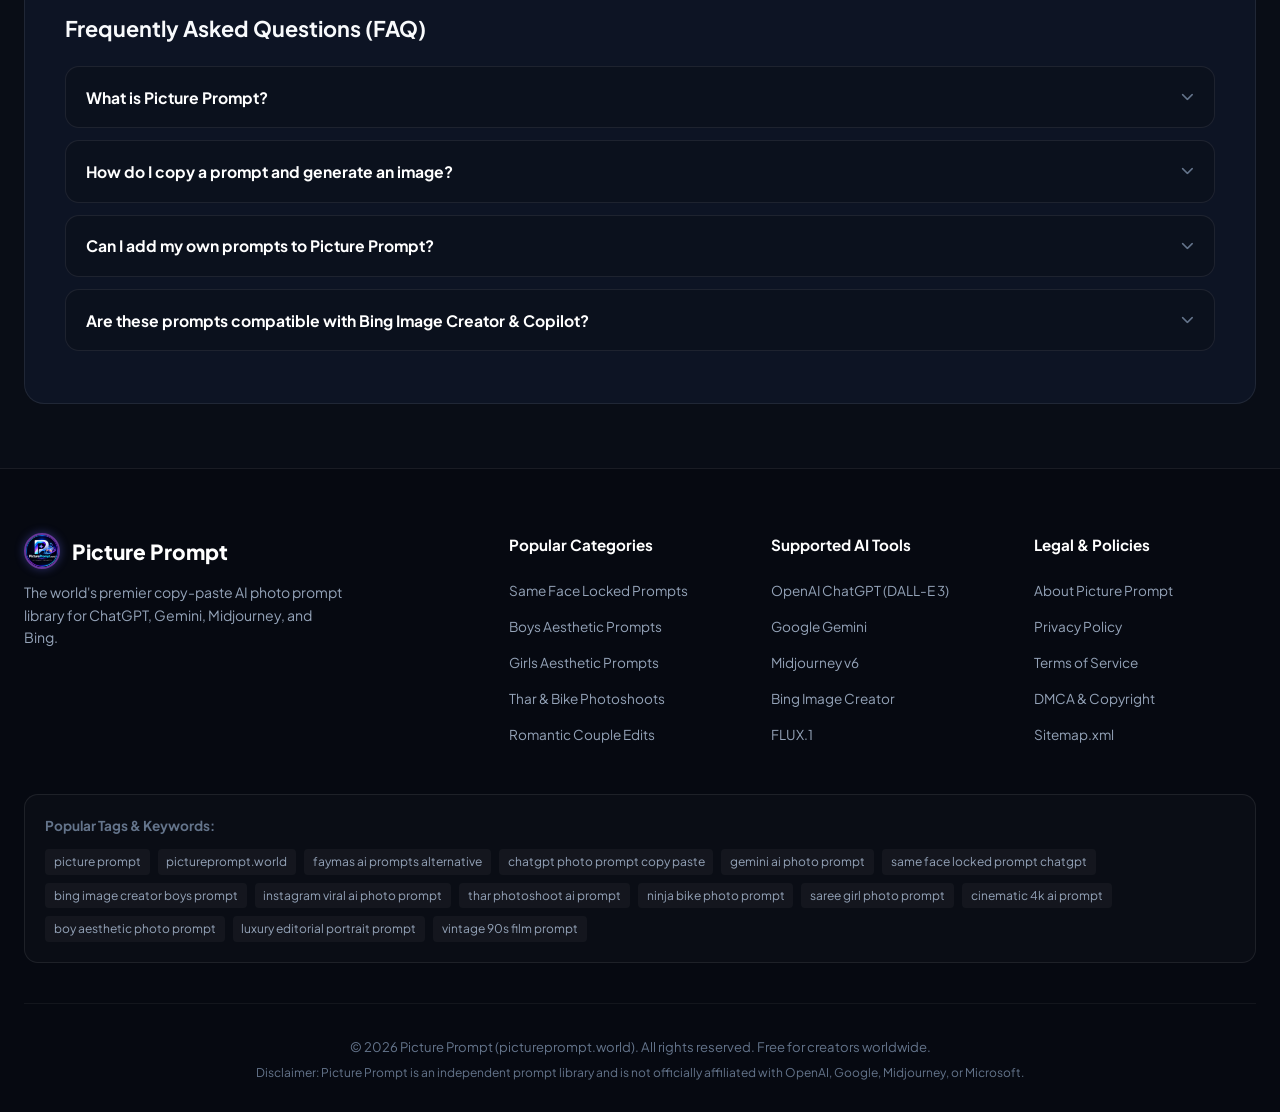
==== commit 8f5f7620: "Optimize full mobile responsiveness, touch targets, and bottom sheet dialogs" ====
--- a/index.html
+++ b/index.html
@@ -151,19 +151,19 @@
       </div>
 
       <div class="header-right">
-        <button id="customizerBtn" class="btn btn-outline" title="Custom Prompt Builder">
+        <button id="customizerBtn" class="btn btn-outline" title="Custom Prompt Builder" aria-label="Prompt Customizer">
           <i class="fa-solid fa-sliders"></i>
-          <span>Customizer</span>
+          <span class="btn-text">Customizer</span>
         </button>
 
-        <button id="favoritesBtn" class="btn btn-outline" title="View Saved Prompts">
+        <button id="favoritesBtn" class="btn btn-outline" title="View Saved Prompts" aria-label="Saved Prompts">
           <i class="fa-solid fa-bookmark"></i>
-          <span>Saved (<span id="savedCount">0</span>)</span>
+          <span class="btn-text">Saved</span> <span class="badge-saved-count">(<span id="savedCount">0</span>)</span>
         </button>
 
-        <button id="addPromptBtn" class="btn btn-primary">
+        <button id="addPromptBtn" class="btn btn-primary" title="Submit Prompt" aria-label="Add New Prompt">
           <i class="fa-solid fa-plus"></i>
-          <span>Add Prompt</span>
+          <span class="btn-text">Add Prompt</span>
         </button>
       </div>
     </div>
@@ -697,6 +697,11 @@
     <span id="toastMessage">Prompt copied to clipboard!</span>
   </div>
 
+  <!-- Floating Back to Top Button for Mobile & Desktop -->
+  <button id="backToTopBtn" class="back-to-top" aria-label="Back to Top" title="Back to Top">
+    <i class="fa-solid fa-arrow-up"></i>
+  </button>
+
   <script src="prompts_data.js"></script>
   <script src="app.js"></script>
 </body>
--- a/styles.css
+++ b/styles.css
@@ -1387,6 +1387,50 @@
   opacity: 1;
 }
 
+/* Floating Back to Top Button */
+.back-to-top {
+  position: fixed;
+  bottom: 1.5rem;
+  right: 1.25rem;
+  width: 44px;
+  height: 44px;
+  border-radius: 50%;
+  background: var(--gradient-brand);
+  color: #fff;
+  display: flex;
+  align-items: center;
+  justify-content: center;
+  font-size: 1.05rem;
+  box-shadow: 0 8px 25px rgba(99, 102, 241, 0.45);
+  border: 1px solid rgba(255, 255, 255, 0.2);
+  cursor: pointer;
+  z-index: 99;
+  opacity: 0;
+  visibility: hidden;
+  transform: translateY(12px);
+  transition: all 0.3s cubic-bezier(0.175, 0.885, 0.32, 1.275);
+  -webkit-tap-highlight-color: transparent;
+  touch-action: manipulation;
+}
+
+.back-to-top.visible {
+  opacity: 1;
+  visibility: visible;
+  transform: translateY(0);
+}
+
+.back-to-top:hover {
+  transform: translateY(-3px) scale(1.05);
+  box-shadow: 0 12px 30px rgba(99, 102, 241, 0.6);
+}
+
+/* Global Mobile Touch Optimization */
+@media (hover: none) and (pointer: coarse) {
+  .card-hover-overlay {
+    display: none !important;
+  }
+}
+
 /* Responsive Breakpoints */
 @media (max-width: 1024px) {
   .hero-title {
@@ -1398,34 +1442,381 @@
 }
 
 @media (max-width: 768px) {
+  /* Layout & Container */
+  .container {
+    padding: 0 1rem;
+  }
+
+  /* Announcement Bar */
+  .announcement-bar {
+    padding: 0.35rem 0.75rem;
+    font-size: 0.76rem;
+  }
+  .badge-pill {
+    display: none;
+  }
+
+  /* Header & Navigation */
+  .site-header {
+    padding: 0.6rem 0;
+  }
   .header-inner {
+    display: flex;
     flex-wrap: wrap;
-  }
+    justify-content: space-between;
+    align-items: center;
+    gap: 0.65rem;
+  }
+  .header-left {
+    order: 1;
+  }
+  .brand-logo-img {
+    width: 38px;
+    height: 38px;
+  }
+  .brand-title {
+    font-size: 1.15rem;
+  }
+  .brand-tagline {
+    display: none;
+  }
+
+  .header-right {
+    order: 2;
+    display: flex;
+    align-items: center;
+    gap: 0.35rem;
+  }
+  .header-right .btn {
+    padding: 0.45rem 0.65rem;
+    min-height: 38px;
+    font-size: 0.85rem;
+  }
+  .header-right .btn-text {
+    display: none;
+  }
+
   .header-center {
     order: 3;
+    width: 100%;
     max-width: 100%;
+    margin-top: 0.2rem;
+  }
+  .search-wrapper {
     width: 100%;
   }
+  #searchInput {
+    height: 44px;
+    font-size: 16px !important;
+    padding: 0.65rem 1rem 0.65rem 2.4rem;
+    border-radius: var(--radius-full);
+  }
+  .search-kbd {
+    display: none;
+  }
+
+  /* Hero Section */
+  .hero-section {
+    padding: 1.85rem 0 1.25rem;
+    text-align: center;
+  }
+  .hero-badge {
+    font-size: 0.75rem;
+    padding: 0.25rem 0.7rem;
+    margin-bottom: 0.75rem;
+  }
   .hero-title {
-    font-size: 1.95rem;
+    font-size: 1.65rem;
+    line-height: 1.25;
+    margin-bottom: 0.75rem;
   }
   .hero-subtitle {
-    font-size: 1rem;
+    font-size: 0.88rem;
+    line-height: 1.5;
+    margin-bottom: 1.15rem;
+  }
+
+  /* Quick Keywords Horizontal Swiper */
+  .quick-keywords-bar {
+    display: flex;
+    align-items: center;
+    overflow-x: auto;
+    -webkit-overflow-scrolling: touch;
+    scrollbar-width: none;
+    gap: 0.4rem;
+    padding-bottom: 0.35rem;
+  }
+  .quick-keywords-bar::-webkit-scrollbar {
+    display: none;
+  }
+  .quick-label {
+    flex-shrink: 0;
+    font-size: 0.76rem;
+  }
+  .quick-tags-list {
+    display: flex;
+    flex-wrap: nowrap;
+    gap: 0.4rem;
+  }
+  .quick-tag {
+    flex-shrink: 0;
+    font-size: 0.76rem;
+    padding: 0.35rem 0.7rem;
+    min-height: 34px;
+    touch-action: manipulation;
+  }
+
+  /* Sticky Controls Bar */
+  .controls-section {
+    padding: 0.75rem 0 0.5rem;
+  }
+  .categories-scroller {
+    overflow-x: auto;
+    -webkit-overflow-scrolling: touch;
+    scrollbar-width: none;
+    scroll-snap-type: x proximity;
+    margin-bottom: 0.6rem;
+  }
+  .categories-nav {
+    gap: 0.45rem;
+    padding-bottom: 0.25rem;
+  }
+  .cat-btn {
+    font-size: 0.8rem;
+    padding: 0.48rem 0.85rem;
+    min-height: 38px;
+    scroll-snap-align: start;
+    white-space: nowrap;
+    touch-action: manipulation;
+  }
+
+  .filter-bar {
+    flex-direction: column;
+    align-items: stretch;
+    gap: 0.6rem;
+    padding-top: 0.25rem;
+  }
+  .model-filters {
+    overflow-x: auto;
+    flex-wrap: nowrap;
+    -webkit-overflow-scrolling: touch;
+    scrollbar-width: none;
+    gap: 0.4rem;
+    width: 100%;
+    padding-bottom: 0.2rem;
+  }
+  .model-filters::-webkit-scrollbar {
+    display: none;
+  }
+  .model-btn {
+    flex-shrink: 0;
+    font-size: 0.78rem;
+    padding: 0.45rem 0.8rem;
+    min-height: 38px;
+    white-space: nowrap;
+    touch-action: manipulation;
+  }
+  .filter-label {
+    display: none;
+  }
+  .sort-wrapper {
+    width: 100%;
+    display: flex;
+    align-items: center;
+    justify-content: space-between;
+    gap: 0.5rem;
+  }
+  .select-dropdown {
+    flex: 1;
+    min-height: 42px;
+    font-size: 16px !important;
+  }
+
+  /* Gallery Grid (Mobile Clean Feed) */
+  .main-content {
+    padding: 1.25rem 0 3rem;
+  }
+  .results-meta-bar {
+    font-size: 0.82rem;
+    margin-bottom: 1rem;
+  }
+  .prompts-grid {
+    grid-template-columns: 1fr;
+    gap: 1.25rem;
+  }
+  .prompt-card {
+    border-radius: var(--radius-md);
+  }
+  .card-image-box img {
+    aspect-ratio: 4 / 5;
+    max-height: 460px;
+    width: 100%;
+    object-fit: cover;
+  }
+  .card-content {
+    padding: 1.15rem;
+    gap: 0.65rem;
+  }
+  .card-title {
+    font-size: 1.05rem;
+    line-height: 1.35;
+  }
+  .card-prompt-snippet {
+    font-size: 0.82rem;
+    -webkit-line-clamp: 2;
+    line-clamp: 2;
+  }
+  .card-footer-meta {
+    gap: 0.5rem;
+  }
+  .card-stats {
+    font-size: 0.8rem;
+    gap: 0.65rem;
+  }
+  .card-actions {
+    gap: 0.4rem;
+  }
+  .copy-card-btn {
+    padding: 0.45rem 0.95rem;
+    min-height: 40px;
+    font-size: 0.82rem;
+    touch-action: manipulation;
+  }
+  .icon-action-btn {
+    width: 40px;
+    height: 40px;
+    font-size: 0.95rem;
+    touch-action: manipulation;
+  }
+
+  /* Bottom Sheet Modals (Touch-Friendly) */
+  .prompt-modal {
+    position: fixed;
+    bottom: 0;
+    left: 0;
+    right: 0;
+    top: auto;
+    margin: 0;
+    width: 100%;
+    max-width: 100%;
+    border-radius: 20px 20px 0 0;
+    max-height: 90vh;
+  }
+  .modal-box {
+    border-radius: 20px 20px 0 0;
+    padding: 1.35rem 1rem 2rem;
+    max-height: 88vh;
+    border-bottom: none;
   }
   .modal-grid {
     grid-template-columns: 1fr;
+    gap: 1.15rem;
+  }
+  .modal-image-col img {
+    max-height: 250px;
+    object-fit: cover;
+  }
+  .modal-header-info h3 {
+    font-size: 1.25rem;
+    line-height: 1.3;
+  }
+  .prompt-text-box {
+    font-size: 0.84rem;
+    padding: 0.85rem;
+    max-height: 150px;
+  }
+  .direct-launch-buttons {
+    grid-template-columns: 1fr 1fr;
+    gap: 0.5rem;
+  }
+  .direct-launch-buttons .btn {
+    min-height: 44px;
+    font-size: 0.82rem;
+    justify-content: center;
   }
   .form-row-2 {
     grid-template-columns: 1fr;
+    gap: 0.75rem;
+  }
+  .form-group input,
+  .form-group select,
+  .form-group textarea {
+    font-size: 16px !important;
+    min-height: 44px;
+  }
+
+  /* Customizer Mobile */
+  .customizer-section {
+    padding: 2rem 0;
+  }
+  .customizer-card {
+    padding: 1.25rem 1rem;
+  }
+  .customizer-header {
+    gap: 0.75rem;
+    margin-bottom: 1.25rem;
+  }
+  .customizer-header h2 {
+    font-size: 1.2rem;
+  }
+  .customizer-grid {
+    grid-template-columns: 1fr;
+    gap: 0.75rem;
+    margin-bottom: 1.25rem;
+  }
+  .customizer-actions {
+    flex-direction: column;
+    width: 100%;
+  }
+  .customizer-actions .btn {
+    width: 100%;
+    min-height: 44px;
+    justify-content: center;
+  }
+
+  /* Footer Mobile */
+  .site-footer {
+    padding: 2.5rem 0 1.5rem;
   }
   .footer-top {
     grid-template-columns: 1fr;
-  }
+    gap: 2rem;
+    margin-bottom: 2rem;
+  }
+  .footer-links-group ul li a {
+    display: inline-block;
+    padding: 0.35rem 0;
+    font-size: 0.92rem;
+  }
+
+  /* Toast Notification */
   .toast-notification {
     bottom: 1.25rem;
-    right: 1.25rem;
-    left: 1.25rem;
+    right: 1rem;
+    left: 1rem;
     justify-content: center;
+    font-size: 0.85rem;
+  }
+}
+
+@media (max-width: 480px) {
+  .container {
+    padding: 0 0.85rem;
+  }
+  .hero-title {
+    font-size: 1.45rem;
+  }
+  .direct-launch-buttons {
+    grid-template-columns: 1fr;
+  }
+  .modal-close {
+    top: 0.85rem;
+    right: 0.85rem;
+    width: 36px;
+    height: 36px;
+  }
+  .card-stats {
+    display: none;
   }
 }
 
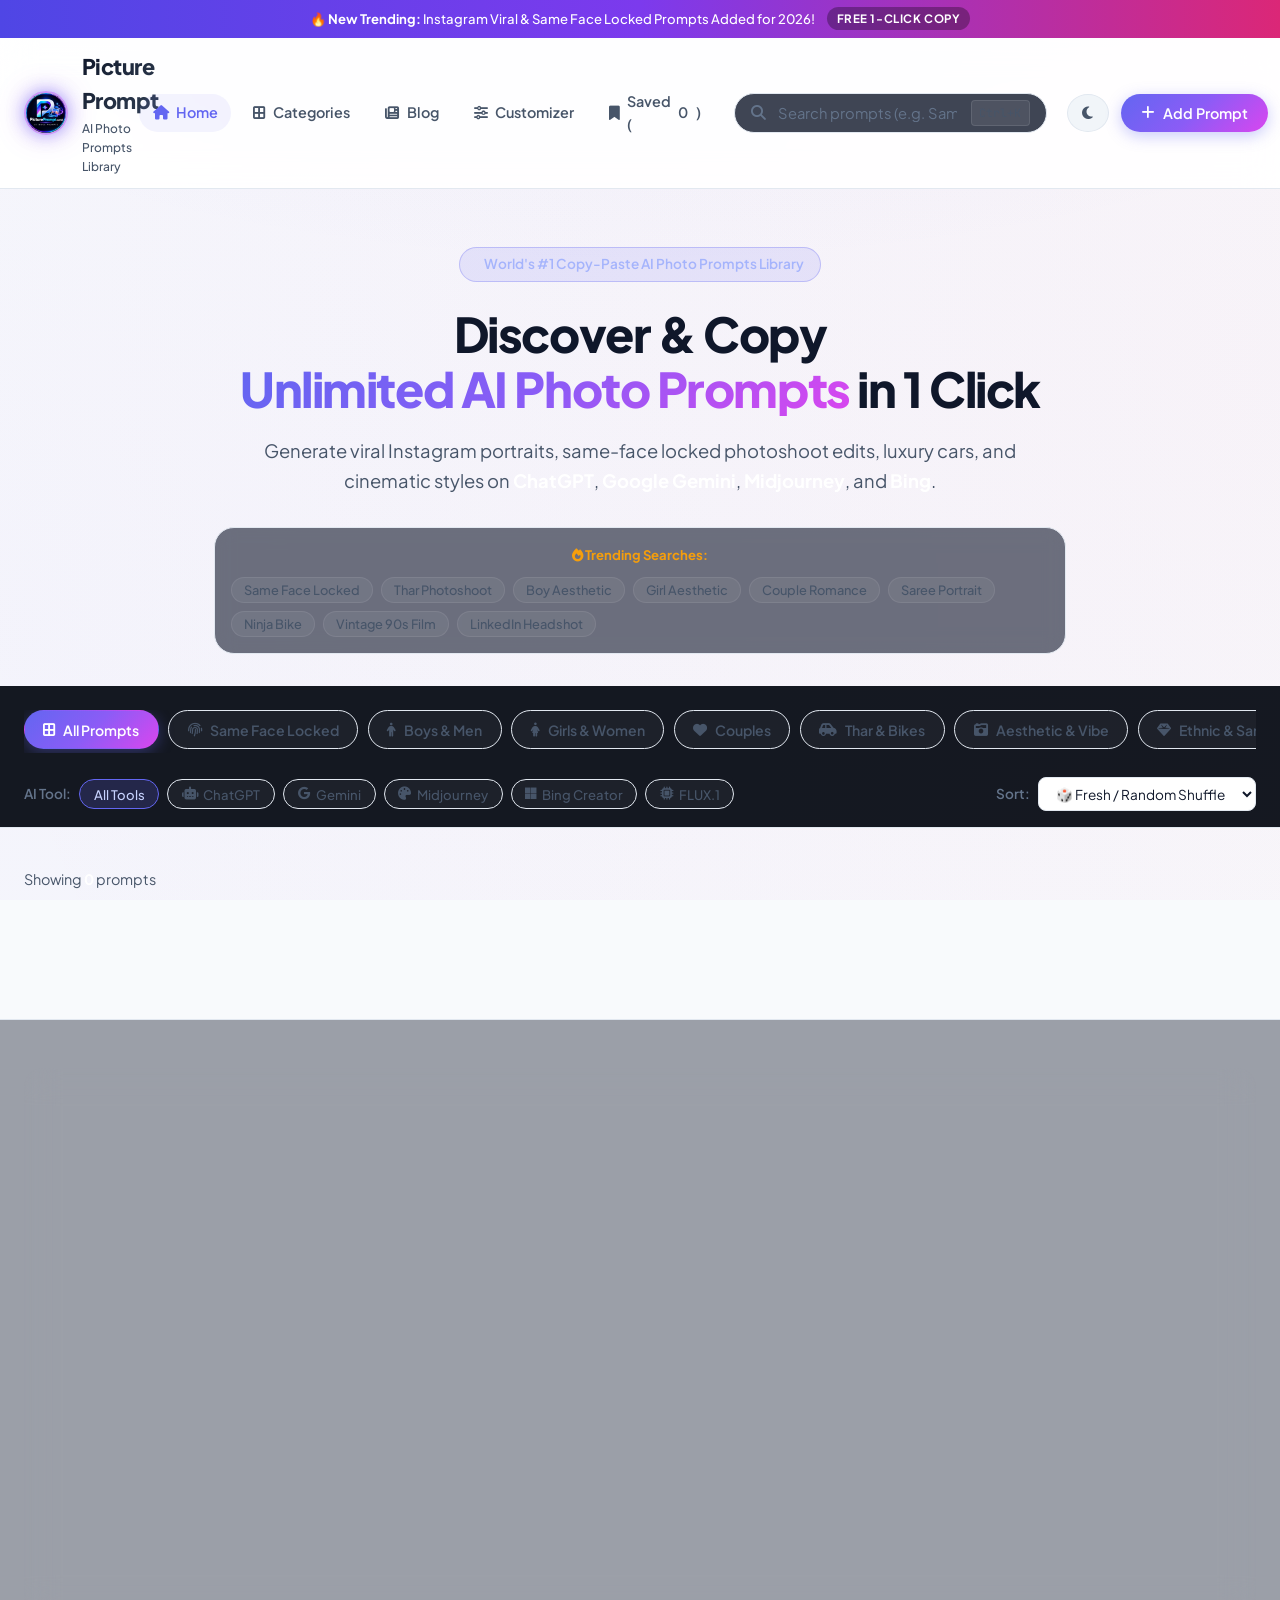
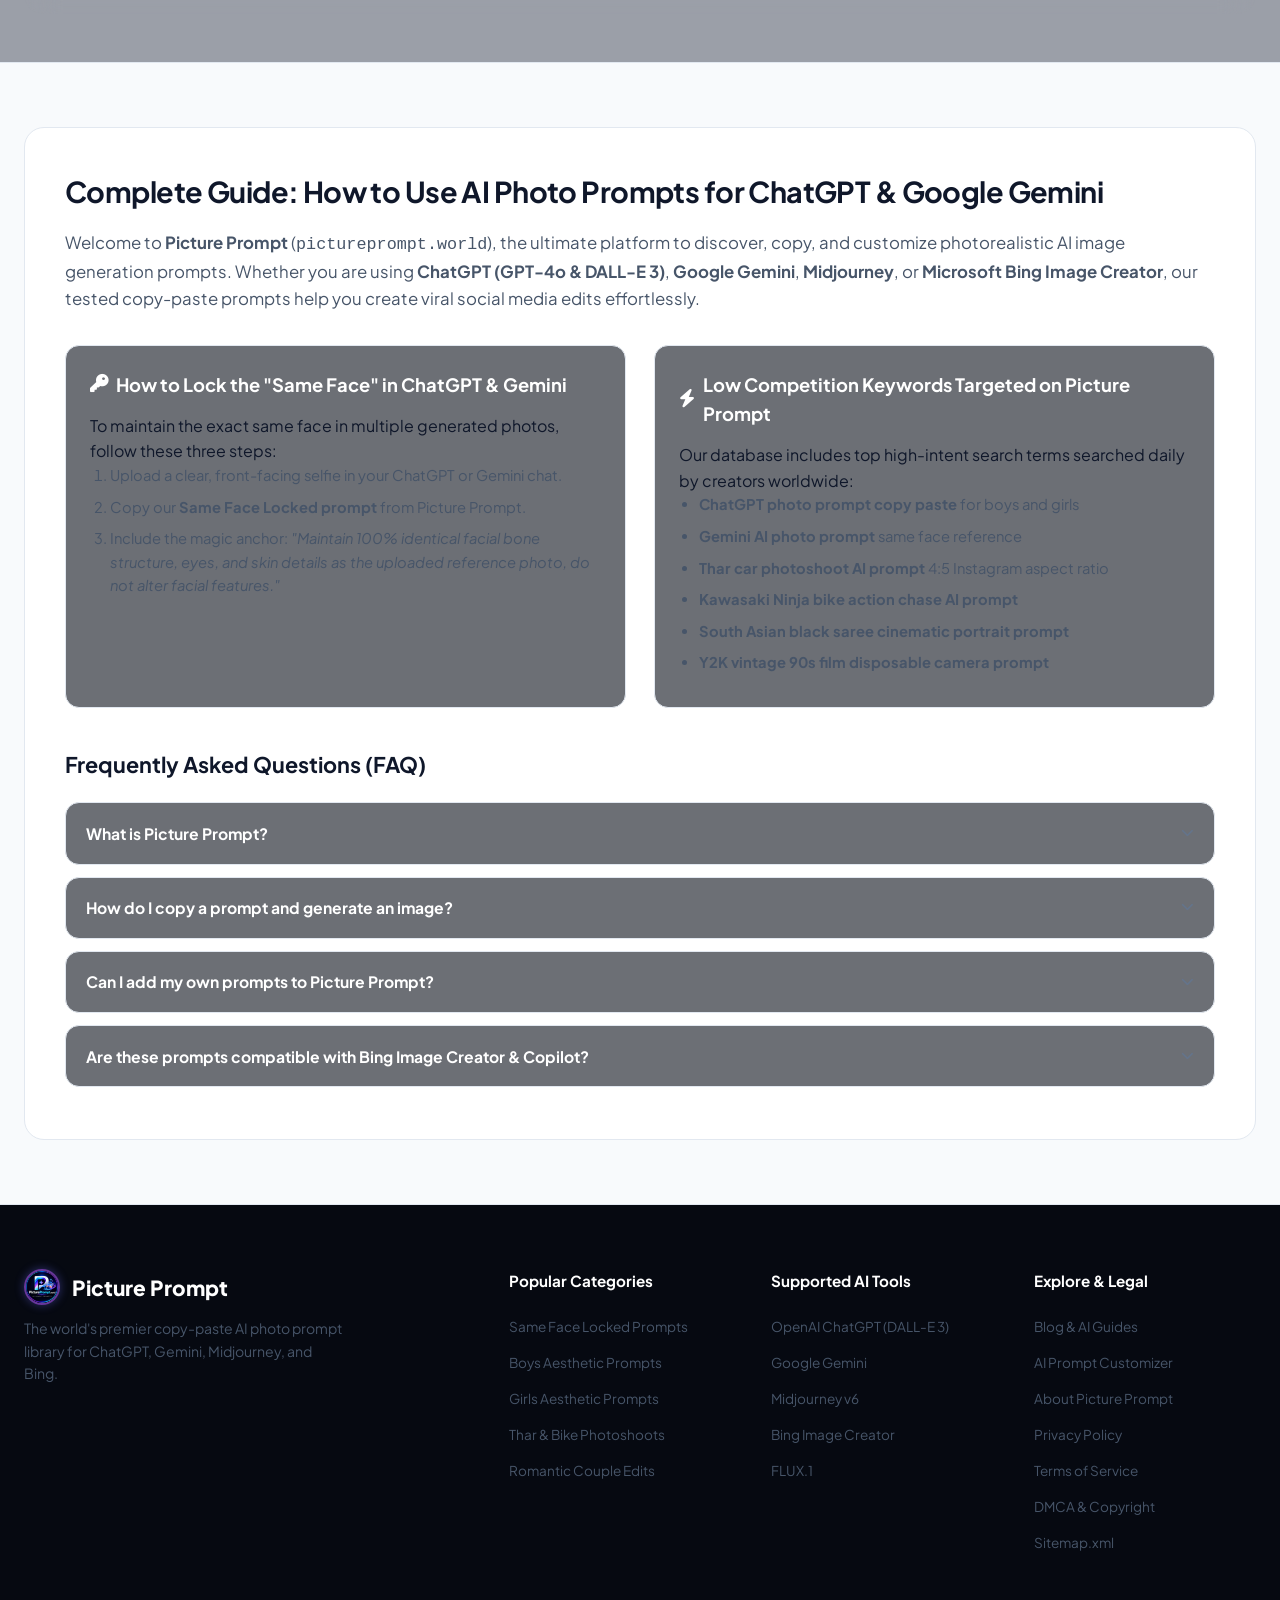
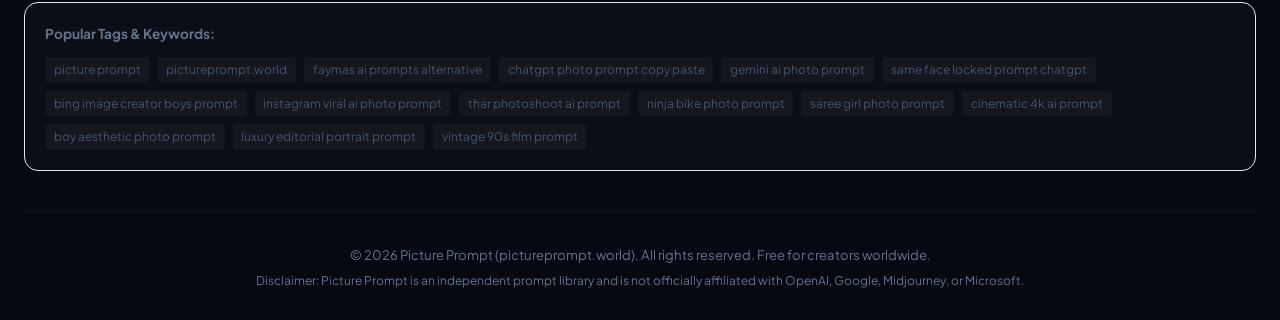
==== commit c90433dd: "feat: Competitor upgrade - Dedicated prompt pages with SEO slugs, fresh shuffle on refresh, white th" ====
--- a/index.html
+++ b/index.html
@@ -1,5 +1,5 @@
 <!DOCTYPE html>
-<html lang="en">
+<html lang="en" data-theme="light">
 <head>
   <meta charset="UTF-8">
   <meta name="viewport" content="width=device-width, initial-scale=1.0">
@@ -123,18 +123,27 @@
     </div>
   </aside>
 
-  <!-- Main Navigation Header -->
+  <!-- Main Navigation Header (Competitor Style) -->
   <header class="site-header">
     <div class="container header-inner">
       <div class="header-left">
-        <a href="https://pictureprompt.world/" class="brand-logo" aria-label="Picture Prompt Home">
+        <a href="index.html" class="brand-logo" aria-label="Picture Prompt Home">
           <img src="logo.jpg" alt="Picture Prompt Logo" class="brand-logo-img">
           <div class="logo-text">
             <span class="brand-title">Picture Prompt</span>
-            <span class="brand-tagline">Unlimited AI Photo Prompts</span>
+            <span class="brand-tagline">AI Photo Prompts Library</span>
           </div>
         </a>
       </div>
+
+      <!-- Center Nav Links -->
+      <nav class="header-nav" aria-label="Primary Navigation">
+        <a href="index.html" class="nav-link active"><i class="fa-solid fa-house"></i> Home</a>
+        <a href="#categoryNav" class="nav-link"><i class="fa-solid fa-border-all"></i> Categories</a>
+        <a href="blog.html" class="nav-link"><i class="fa-solid fa-newspaper"></i> Blog</a>
+        <a href="#customizerSection" class="nav-link"><i class="fa-solid fa-sliders"></i> Customizer</a>
+        <a href="#saved" class="nav-link" id="navSavedLink"><i class="fa-solid fa-bookmark"></i> Saved (<span id="savedCountNav">0</span>)</a>
+      </nav>
 
       <div class="header-center">
         <div class="search-wrapper">
@@ -151,14 +160,9 @@
       </div>
 
       <div class="header-right">
-        <button id="customizerBtn" class="btn btn-outline" title="Custom Prompt Builder" aria-label="Prompt Customizer">
-          <i class="fa-solid fa-sliders"></i>
-          <span class="btn-text">Customizer</span>
-        </button>
-
-        <button id="favoritesBtn" class="btn btn-outline" title="View Saved Prompts" aria-label="Saved Prompts">
-          <i class="fa-solid fa-bookmark"></i>
-          <span class="btn-text">Saved</span> <span class="badge-saved-count">(<span id="savedCount">0</span>)</span>
+        <!-- Theme Toggle -->
+        <button id="themeToggleBtn" class="btn btn-icon theme-toggle" title="Toggle Light/Dark Theme" aria-label="Toggle Theme">
+          <i class="fa-solid fa-moon theme-icon"></i>
         </button>
 
         <button id="addPromptBtn" class="btn btn-primary" title="Submit Prompt" aria-label="Add New Prompt">
@@ -261,9 +265,10 @@
         <div class="sort-wrapper">
           <label for="sortSelect" class="filter-label">Sort:</label>
           <select id="sortSelect" class="select-dropdown" aria-label="Sort Prompts">
-            <option value="popular">Most Popular (Copies)</option>
-            <option value="newest">Newest First</option>
-            <option value="likes">Most Liked</option>
+            <option value="random" selected>🎲 Fresh / Random Shuffle</option>
+            <option value="popular">🔥 Most Popular (Copies)</option>
+            <option value="likes">❤️ Most Liked</option>
+            <option value="newest">⏱️ Newest Added</option>
           </select>
         </div>
       </div>
@@ -488,8 +493,10 @@
         </div>
 
         <div class="footer-links-group">
-          <h4>Legal & Policies</h4>
+          <h4>Explore & Legal</h4>
           <ul>
+            <li><a href="blog.html">Blog & AI Guides</a></li>
+            <li><a href="#customizerSection">AI Prompt Customizer</a></li>
             <li><a href="#about" id="aboutLink">About Picture Prompt</a></li>
             <li><a href="#privacy" id="privacyLink">Privacy Policy</a></li>
             <li><a href="#terms" id="termsLink">Terms of Service</a></li>
--- a/styles.css
+++ b/styles.css
@@ -2,7 +2,45 @@
    PICTURE PROMPT (pictureprompt.world) - Modern High-End Stylesheet
    ========================================================================== */
 
-:root {
+:root, [data-theme="light"] {
+  --bg-primary: #f8fafc;
+  --bg-secondary: #ffffff;
+  --bg-tertiary: #f1f5f9;
+  --bg-card: #ffffff;
+  --bg-card-hover: #ffffff;
+  --border-color: #e2e8f0;
+  --border-focus: rgba(99, 102, 241, 0.6);
+
+  --text-main: #0f172a;
+  --text-muted: #475569;
+  --text-subtle: #64748b;
+
+  --accent-primary: #6366f1;
+  --accent-secondary: #8b5cf6;
+  --accent-pink: #ec4899;
+  --accent-emerald: #10b981;
+  --accent-amber: #f59e0b;
+  --accent-cyan: #06b6d4;
+
+  --gradient-brand: linear-gradient(135deg, #6366f1 0%, #8b5cf6 50%, #d946ef 100%);
+  --gradient-glow: radial-gradient(circle at 50% 0%, rgba(99, 102, 241, 0.08) 0%, transparent 70%);
+
+  --radius-sm: 8px;
+  --radius-md: 14px;
+  --radius-lg: 20px;
+  --radius-full: 9999px;
+
+  --shadow-sm: 0 1px 3px rgba(0, 0, 0, 0.05);
+  --shadow-card: 0 4px 20px -2px rgba(15, 23, 42, 0.06);
+  --shadow-hover: 0 16px 32px -6px rgba(99, 102, 241, 0.16);
+
+  --font-sans: 'Plus Jakarta Sans', -apple-system, BlinkMacSystemFont, "Segoe UI", Roboto, sans-serif;
+  --font-mono: 'JetBrains Mono', monospace;
+  --transition-fast: 0.2s cubic-bezier(0.4, 0, 0.2, 1);
+  --transition-normal: 0.3s cubic-bezier(0.4, 0, 0.2, 1);
+}
+
+[data-theme="dark"] {
   --bg-primary: #090d16;
   --bg-secondary: #0f172a;
   --bg-tertiary: #1e293b;
@@ -15,28 +53,9 @@
   --text-muted: #94a3b8;
   --text-subtle: #64748b;
 
-  --accent-primary: #6366f1;
-  --accent-secondary: #8b5cf6;
-  --accent-pink: #ec4899;
-  --accent-emerald: #10b981;
-  --accent-amber: #f59e0b;
-  --accent-cyan: #06b6d4;
-
-  --gradient-brand: linear-gradient(135deg, #6366f1 0%, #a855f7 50%, #ec4899 100%);
-  --gradient-glow: radial-gradient(circle at 50% 0%, rgba(99, 102, 241, 0.15) 0%, transparent 70%);
-
-  --radius-sm: 8px;
-  --radius-md: 14px;
-  --radius-lg: 20px;
-  --radius-full: 9999px;
-
+  --shadow-sm: 0 1px 3px rgba(0, 0, 0, 0.3);
   --shadow-card: 0 10px 30px -10px rgba(0, 0, 0, 0.5);
   --shadow-hover: 0 20px 40px -15px rgba(99, 102, 241, 0.25);
-
-  --font-sans: 'Plus Jakarta Sans', -apple-system, BlinkMacSystemFont, "Segoe UI", Roboto, sans-serif;
-  --font-mono: 'JetBrains Mono', monospace;
-  --transition-fast: 0.2s cubic-bezier(0.4, 0, 0.2, 1);
-  --transition-normal: 0.3s cubic-bezier(0.4, 0, 0.2, 1);
 }
 
 /* Base Reset */
@@ -49,7 +68,7 @@
 html {
   scroll-behavior: smooth;
   font-size: 16px;
-  color-scheme: dark;
+  color-scheme: light dark;
 }
 
 body {
@@ -58,12 +77,20 @@
   color: var(--text-main);
   line-height: 1.6;
   background-image: 
+    radial-gradient(ellipse 80% 50% at 50% -20%, rgba(99, 102, 241, 0.07), transparent),
+    radial-gradient(circle at 100% 40%, rgba(236, 72, 153, 0.04), transparent),
+    radial-gradient(circle at 0% 70%, rgba(139, 92, 246, 0.04), transparent);
+  background-attachment: fixed;
+  min-height: 100vh;
+  overflow-x: hidden;
+  transition: background-color 0.25s ease, color 0.25s ease;
+}
+
+[data-theme="dark"] body {
+  background-image: 
     radial-gradient(ellipse 80% 50% at 50% -20%, rgba(120, 119, 198, 0.2), transparent),
     radial-gradient(circle at 100% 40%, rgba(99, 102, 241, 0.08), transparent),
     radial-gradient(circle at 0% 70%, rgba(236, 72, 153, 0.06), transparent);
-  background-attachment: fixed;
-  min-height: 100vh;
-  overflow-x: hidden;
 }
 
 /* Accessibility & Links */
@@ -195,18 +222,23 @@
   position: sticky;
   top: 0;
   z-index: 100;
-  background: rgba(9, 13, 22, 0.85);
+  background: rgba(255, 255, 255, 0.92);
   backdrop-filter: blur(16px);
   -webkit-backdrop-filter: blur(16px);
   border-bottom: 1px solid var(--border-color);
-  padding: 0.85rem 0;
+  padding: 0.75rem 0;
+  transition: background-color 0.25s ease, border-color 0.25s ease;
+}
+
+[data-theme="dark"] .site-header {
+  background: rgba(9, 13, 22, 0.88);
 }
 
 .header-inner {
   display: flex;
   align-items: center;
   justify-content: space-between;
-  gap: 1.5rem;
+  gap: 1.25rem;
 }
 
 .brand-logo {
@@ -271,6 +303,12 @@
   font-size: 1.35rem;
   font-weight: 800;
   letter-spacing: -0.02em;
+  background: linear-gradient(135deg, #0f172a 0%, #334155 100%);
+  -webkit-background-clip: text;
+  -webkit-text-fill-color: transparent;
+}
+
+[data-theme="dark"] .brand-title {
   background: linear-gradient(135deg, #ffffff 0%, #cbd5e1 100%);
   -webkit-background-clip: text;
   -webkit-text-fill-color: transparent;
@@ -280,6 +318,84 @@
   font-size: 0.75rem;
   color: var(--text-muted);
   font-weight: 500;
+}
+
+/* Competitor-Style Navigation Links */
+.header-nav {
+  display: flex;
+  align-items: center;
+  gap: 0.5rem;
+}
+
+.nav-link {
+  font-size: 0.9rem;
+  font-weight: 600;
+  color: var(--text-muted);
+  display: flex;
+  align-items: center;
+  gap: 0.45rem;
+  padding: 0.45rem 0.85rem;
+  border-radius: var(--radius-full);
+  transition: all var(--transition-fast);
+}
+
+.nav-link:hover, .nav-link.active {
+  color: var(--accent-primary);
+  background: rgba(99, 102, 241, 0.08);
+}
+
+/* Theme Toggle Button */
+.theme-toggle {
+  width: 38px;
+  height: 38px;
+  border-radius: 50%;
+  display: flex;
+  align-items: center;
+  justify-content: center;
+  background: var(--bg-tertiary);
+  color: var(--text-muted);
+  border: 1px solid var(--border-color);
+  cursor: pointer;
+  transition: all var(--transition-fast);
+  flex-shrink: 0;
+}
+
+.theme-toggle:hover {
+  color: var(--accent-primary);
+  border-color: var(--accent-primary);
+  transform: rotate(15deg);
+}
+
+/* Header Search Box */
+.header-search-box {
+  position: relative;
+  display: flex;
+  align-items: center;
+}
+
+.header-search-box input {
+  padding: 0.45rem 0.85rem 0.45rem 2.2rem;
+  font-size: 0.85rem;
+  background: var(--bg-tertiary);
+  border: 1px solid var(--border-color);
+  border-radius: var(--radius-full);
+  color: var(--text-main);
+  outline: none;
+  width: 160px;
+  transition: width 0.3s ease, border-color 0.2s ease;
+}
+
+.header-search-box input:focus {
+  width: 220px;
+  border-color: var(--accent-primary);
+}
+
+.header-search-box .search-icon {
+  position: absolute;
+  left: 0.75rem;
+  font-size: 0.8rem;
+  color: var(--text-subtle);
+  pointer-events: none;
 }
 
 /* Search Input */
@@ -694,7 +810,7 @@
   font-size: 1.05rem;
   font-weight: 700;
   margin-bottom: 0.6rem;
-  color: #fff;
+  color: var(--text-main);
   cursor: pointer;
   transition: var(--transition-fast);
   line-height: 1.35;
@@ -1424,6 +1540,667 @@
   box-shadow: 0 12px 30px rgba(99, 102, 241, 0.6);
 }
 
+/* Card Image & Title Links */
+.card-img-link {
+  display: block;
+  width: 100%;
+  height: 100%;
+}
+
+.card-title a {
+  color: var(--text-main);
+  text-decoration: none;
+  transition: color var(--transition-fast);
+}
+
+.card-title a:hover {
+  color: var(--accent-primary);
+}
+
+/* Prompt Showcase Page Styles */
+.prompt-page-main, .blog-page-main {
+  padding: 2rem 0 5rem;
+}
+
+.breadcrumbs-bar {
+  margin-bottom: 1.5rem;
+  font-size: 0.88rem;
+}
+
+.breadcrumbs-list {
+  display: flex;
+  align-items: center;
+  gap: 0.5rem;
+  list-style: none;
+  flex-wrap: wrap;
+  color: var(--text-subtle);
+}
+
+.breadcrumbs-list a {
+  color: var(--text-muted);
+  transition: color var(--transition-fast);
+}
+
+.breadcrumbs-list a:hover {
+  color: var(--accent-primary);
+}
+
+.breadcrumbs-list .active {
+  color: var(--text-main);
+  font-weight: 600;
+  max-width: 380px;
+  white-space: nowrap;
+  overflow: hidden;
+  text-overflow: ellipsis;
+}
+
+.breadcrumb-sep {
+  font-size: 0.72rem;
+  opacity: 0.6;
+}
+
+.prompt-showcase-card {
+  background: var(--bg-card);
+  border: 1px solid var(--border-color);
+  border-radius: var(--radius-lg);
+  box-shadow: var(--shadow-card);
+  padding: 2.25rem;
+  margin-bottom: 3.5rem;
+}
+
+.prompt-showcase-grid {
+  display: grid;
+  grid-template-columns: 1fr 1.35fr;
+  gap: 2.75rem;
+}
+
+.showcase-media-col {
+  display: flex;
+  flex-direction: column;
+  gap: 1.25rem;
+}
+
+.showcase-image-wrapper {
+  position: relative;
+  border-radius: var(--radius-md);
+  overflow: hidden;
+  border: 1px solid var(--border-color);
+  background: var(--bg-tertiary);
+}
+
+.showcase-image-wrapper img {
+  width: 100%;
+  aspect-ratio: 4 / 5;
+  object-fit: cover;
+  transition: transform var(--transition-normal);
+}
+
+.showcase-image-badges {
+  position: absolute;
+  top: 1rem;
+  left: 1rem;
+  display: flex;
+  gap: 0.45rem;
+  flex-wrap: wrap;
+}
+
+.media-actions-bar {
+  display: flex;
+  align-items: center;
+  justify-content: space-between;
+  gap: 1rem;
+  flex-wrap: wrap;
+  padding: 0.5rem 0;
+}
+
+.media-stat-pills {
+  display: flex;
+  gap: 0.75rem;
+}
+
+.stat-pill {
+  font-size: 0.85rem;
+  color: var(--text-muted);
+  background: var(--bg-tertiary);
+  padding: 0.35rem 0.75rem;
+  border-radius: var(--radius-full);
+  border: 1px solid var(--border-color);
+}
+
+.social-share-group {
+  display: flex;
+  align-items: center;
+  gap: 0.45rem;
+}
+
+.share-label {
+  font-size: 0.82rem;
+  color: var(--text-subtle);
+  font-weight: 600;
+}
+
+.share-btn {
+  width: 34px;
+  height: 34px;
+  border-radius: 50%;
+  display: flex;
+  align-items: center;
+  justify-content: center;
+  font-size: 0.95rem;
+  border: 1px solid var(--border-color);
+  background: var(--bg-tertiary);
+  color: var(--text-muted);
+  transition: all var(--transition-fast);
+}
+
+.share-btn:hover {
+  transform: translateY(-2px);
+}
+.share-btn.whatsapp:hover { background: #25d366; color: #fff; border-color: #25d366; }
+.share-btn.twitter:hover { background: #000; color: #fff; border-color: #000; }
+.share-btn.facebook:hover { background: #1877f2; color: #fff; border-color: #1877f2; }
+.share-btn.pinterest:hover { background: #bd081c; color: #fff; border-color: #bd081c; }
+.share-btn.copy-link:hover { background: var(--accent-primary); color: #fff; border-color: var(--accent-primary); }
+
+.showcase-content-col {
+  display: flex;
+  flex-direction: column;
+  gap: 1.5rem;
+}
+
+.category-meta-tag {
+  display: inline-block;
+  font-size: 0.8rem;
+  font-weight: 700;
+  text-transform: uppercase;
+  letter-spacing: 0.06em;
+  color: var(--accent-primary);
+  margin-bottom: 0.4rem;
+}
+
+.showcase-title {
+  font-size: 1.85rem;
+  font-weight: 800;
+  line-height: 1.25;
+  color: var(--text-main);
+}
+
+.showcase-meta-line {
+  font-size: 0.92rem;
+  color: var(--text-muted);
+  margin-top: 0.35rem;
+}
+
+.copy-action-banner {
+  display: flex;
+  gap: 0.75rem;
+  align-items: center;
+  flex-wrap: wrap;
+}
+
+.btn-copy-hero {
+  flex: 1;
+  min-height: 50px;
+  font-size: 1.05rem;
+}
+
+.prompt-code-section {
+  background: var(--bg-tertiary);
+  border: 1px solid var(--border-color);
+  border-radius: var(--radius-md);
+  overflow: hidden;
+}
+
+.prompt-code-header {
+  display: flex;
+  align-items: center;
+  justify-content: space-between;
+  padding: 0.65rem 1rem;
+  background: rgba(0, 0, 0, 0.04);
+  border-bottom: 1px solid var(--border-color);
+  font-size: 0.85rem;
+  font-weight: 600;
+  color: var(--text-muted);
+}
+
+.prompt-code-body {
+  padding: 1.25rem;
+  font-family: var(--font-mono);
+  font-size: 0.92rem;
+  line-height: 1.65;
+  color: var(--text-main);
+  white-space: pre-wrap;
+  user-select: all;
+  max-height: 280px;
+  overflow-y: auto;
+}
+
+.face-lock-pro-card {
+  background: rgba(245, 158, 11, 0.08);
+  border: 1px solid rgba(245, 158, 11, 0.3);
+  border-radius: var(--radius-md);
+  padding: 1rem 1.25rem;
+}
+
+.pro-card-header {
+  display: flex;
+  gap: 0.85rem;
+  align-items: flex-start;
+}
+
+.icon-bulb {
+  color: #f59e0b;
+  font-size: 1.25rem;
+  margin-top: 0.2rem;
+}
+
+.pro-card-header strong {
+  display: block;
+  font-size: 0.92rem;
+  color: #d97706;
+  margin-bottom: 0.25rem;
+}
+
+.pro-card-header p {
+  font-size: 0.86rem;
+  color: var(--text-muted);
+  line-height: 1.5;
+}
+
+.direct-launch-section {
+  display: flex;
+  flex-direction: column;
+  gap: 0.5rem;
+}
+
+.launch-label {
+  font-size: 0.85rem;
+  font-weight: 600;
+  color: var(--text-subtle);
+}
+
+.direct-launch-buttons {
+  display: grid;
+  grid-template-columns: 1fr 1fr;
+  gap: 0.75rem;
+}
+
+.launch-btn {
+  justify-content: center;
+  min-height: 46px;
+  font-size: 0.88rem;
+}
+
+.prompt-tags-section {
+  display: flex;
+  flex-direction: column;
+  gap: 0.5rem;
+}
+
+.tags-label {
+  font-size: 0.85rem;
+  font-weight: 600;
+  color: var(--text-subtle);
+}
+
+.prompt-tags-cloud {
+  display: flex;
+  flex-wrap: wrap;
+  gap: 0.5rem;
+}
+
+.prompt-tag-pill {
+  background: var(--bg-tertiary);
+  border: 1px solid var(--border-color);
+  padding: 0.35rem 0.75rem;
+  border-radius: var(--radius-full);
+  font-size: 0.82rem;
+  font-weight: 600;
+  color: var(--text-muted);
+  transition: all var(--transition-fast);
+}
+
+.prompt-tag-pill:hover {
+  background: var(--accent-primary);
+  color: #fff;
+  border-color: var(--accent-primary);
+  transform: translateY(-1px);
+}
+
+/* Related Prompts Section */
+.related-prompts-section {
+  margin-top: 3rem;
+}
+
+.section-header-flex {
+  display: flex;
+  align-items: flex-end;
+  justify-content: space-between;
+  margin-bottom: 2rem;
+  gap: 1rem;
+  flex-wrap: wrap;
+}
+
+.section-title {
+  font-size: 1.6rem;
+  font-weight: 800;
+  margin-bottom: 0.25rem;
+}
+
+.section-subtitle {
+  font-size: 0.92rem;
+  color: var(--text-muted);
+}
+
+/* Blog Page Styles */
+.blog-hero {
+  text-align: center;
+  padding: 2.5rem 0 2rem;
+  max-width: 800px;
+  margin: 0 auto;
+}
+
+.blog-hero-title {
+  font-size: 2.5rem;
+  font-weight: 800;
+  line-height: 1.2;
+  margin-bottom: 0.85rem;
+}
+
+.blog-hero-subtitle {
+  font-size: 1.05rem;
+  color: var(--text-muted);
+  margin-bottom: 2rem;
+}
+
+.blog-categories-bar {
+  display: flex;
+  justify-content: center;
+  gap: 0.5rem;
+  flex-wrap: wrap;
+  margin-bottom: 2.5rem;
+}
+
+.blog-filter-btn {
+  padding: 0.45rem 1rem;
+  border-radius: var(--radius-full);
+  font-size: 0.85rem;
+  font-weight: 600;
+  background: var(--bg-tertiary);
+  border: 1px solid var(--border-color);
+  color: var(--text-muted);
+  transition: all var(--transition-fast);
+}
+
+.blog-filter-btn:hover {
+  border-color: var(--accent-primary);
+  color: var(--text-main);
+}
+
+.blog-filter-btn.active {
+  background: var(--gradient-brand);
+  color: #fff;
+  border-color: transparent;
+  box-shadow: 0 4px 15px rgba(99, 102, 241, 0.35);
+}
+
+.blog-grid {
+  display: grid;
+  grid-template-columns: repeat(auto-fill, minmax(360px, 1fr));
+  gap: 2rem;
+}
+
+.blog-card {
+  background: var(--bg-card);
+  border: 1px solid var(--border-color);
+  border-radius: var(--radius-lg);
+  overflow: hidden;
+  box-shadow: var(--shadow-card);
+  display: flex;
+  flex-direction: column;
+  transition: all var(--transition-normal);
+}
+
+.blog-card:hover {
+  transform: translateY(-5px);
+  border-color: rgba(99, 102, 241, 0.4);
+  box-shadow: var(--shadow-hover);
+}
+
+.blog-card-media {
+  position: relative;
+  aspect-ratio: 16 / 9;
+  overflow: hidden;
+  background: var(--bg-tertiary);
+}
+
+.blog-card-media img {
+  width: 100%;
+  height: 100%;
+  object-fit: cover;
+  transition: transform 0.4s ease;
+}
+
+.blog-card:hover .blog-card-media img {
+  transform: scale(1.04);
+}
+
+.blog-badge {
+  position: absolute;
+  top: 1rem;
+  left: 1rem;
+  background: rgba(15, 23, 42, 0.75);
+  backdrop-filter: blur(8px);
+  color: #fff;
+  padding: 0.25rem 0.7rem;
+  border-radius: var(--radius-full);
+  font-size: 0.75rem;
+  font-weight: 700;
+  text-transform: uppercase;
+}
+
+.blog-card-body {
+  padding: 1.5rem;
+  display: flex;
+  flex-direction: column;
+  flex: 1;
+  gap: 0.75rem;
+}
+
+.blog-meta-sub {
+  display: flex;
+  align-items: center;
+  gap: 0.5rem;
+  font-size: 0.8rem;
+  color: var(--text-subtle);
+}
+
+.blog-card-title {
+  font-size: 1.25rem;
+  font-weight: 700;
+  line-height: 1.35;
+  color: var(--text-main);
+}
+
+.blog-card-title a {
+  transition: color var(--transition-fast);
+}
+
+.blog-card-title a:hover {
+  color: var(--accent-primary);
+}
+
+.blog-card-excerpt {
+  font-size: 0.9rem;
+  color: var(--text-muted);
+  line-height: 1.6;
+  flex: 1;
+}
+
+.blog-card-footer {
+  margin-top: 0.5rem;
+  padding-top: 1rem;
+  border-top: 1px solid var(--border-color);
+}
+
+.blog-read-link {
+  font-size: 0.88rem;
+  font-weight: 700;
+  color: var(--accent-primary);
+  display: inline-flex;
+  align-items: center;
+  gap: 0.4rem;
+  transition: gap var(--transition-fast);
+}
+
+.blog-read-link:hover {
+  gap: 0.65rem;
+}
+
+/* Single Article Reader */
+.single-article-view {
+  max-width: 860px;
+  margin: 0 auto;
+  background: var(--bg-card);
+  border: 1px solid var(--border-color);
+  border-radius: var(--radius-lg);
+  padding: 3rem;
+  box-shadow: var(--shadow-card);
+}
+
+.back-to-blog-btn {
+  margin-bottom: 2rem;
+}
+
+.article-header {
+  margin-bottom: 2rem;
+}
+
+.article-meta-badges {
+  display: flex;
+  gap: 0.75rem;
+  align-items: center;
+  margin-bottom: 1rem;
+}
+
+.badge-category {
+  background: rgba(99, 102, 241, 0.1);
+  color: var(--accent-primary);
+  border: 1px solid rgba(99, 102, 241, 0.25);
+  padding: 0.25rem 0.75rem;
+  border-radius: var(--radius-full);
+  font-size: 0.8rem;
+  font-weight: 700;
+}
+
+.article-read-time {
+  font-size: 0.85rem;
+  color: var(--text-subtle);
+}
+
+.article-main-title {
+  font-size: 2.35rem;
+  font-weight: 800;
+  line-height: 1.25;
+  color: var(--text-main);
+  margin-bottom: 1rem;
+}
+
+.article-author-bar {
+  display: flex;
+  gap: 1.25rem;
+  font-size: 0.9rem;
+  color: var(--text-muted);
+}
+
+.article-featured-image-box {
+  border-radius: var(--radius-md);
+  overflow: hidden;
+  margin-bottom: 2.5rem;
+  aspect-ratio: 16 / 9;
+}
+
+.article-featured-image-box img {
+  width: 100%;
+  height: 100%;
+  object-fit: cover;
+}
+
+.article-body-content {
+  font-size: 1.05rem;
+  line-height: 1.8;
+  color: var(--text-main);
+}
+
+.article-body-content h2 {
+  font-size: 1.6rem;
+  font-weight: 700;
+  margin: 2.25rem 0 1rem;
+}
+
+.article-body-content h3 {
+  font-size: 1.3rem;
+  font-weight: 700;
+  margin: 1.75rem 0 0.75rem;
+}
+
+.article-body-content p {
+  margin-bottom: 1.25rem;
+  color: var(--text-muted);
+}
+
+.article-body-content a {
+  color: var(--accent-primary);
+  text-decoration: underline;
+  font-weight: 600;
+}
+
+.article-body-content blockquote {
+  border-left: 4px solid var(--accent-primary);
+  padding: 1rem 1.5rem;
+  background: var(--bg-tertiary);
+  border-radius: 0 var(--radius-sm) var(--radius-sm) 0;
+  margin: 1.5rem 0;
+  font-style: italic;
+  color: var(--text-main);
+}
+
+.article-body-content ul, .article-body-content ol {
+  margin: 1rem 0 1.5rem 1.5rem;
+  color: var(--text-muted);
+}
+
+.article-body-content li {
+  margin-bottom: 0.5rem;
+}
+
+.article-footer-cta {
+  margin-top: 3rem;
+  padding: 2.25rem;
+  background: linear-gradient(135deg, rgba(99, 102, 241, 0.08), rgba(236, 72, 153, 0.08));
+  border: 1px solid rgba(99, 102, 241, 0.25);
+  border-radius: var(--radius-md);
+}
+
+.cta-inner {
+  display: flex;
+  align-items: center;
+  justify-content: space-between;
+  gap: 1.5rem;
+  flex-wrap: wrap;
+}
+
+.cta-text h3 {
+  font-size: 1.35rem;
+  font-weight: 800;
+  margin-bottom: 0.35rem;
+}
+
+.cta-text p {
+  color: var(--text-muted);
+  font-size: 0.92rem;
+}
+
 /* Global Mobile Touch Optimization */
 @media (hover: none) and (pointer: coarse) {
   .card-hover-overlay {
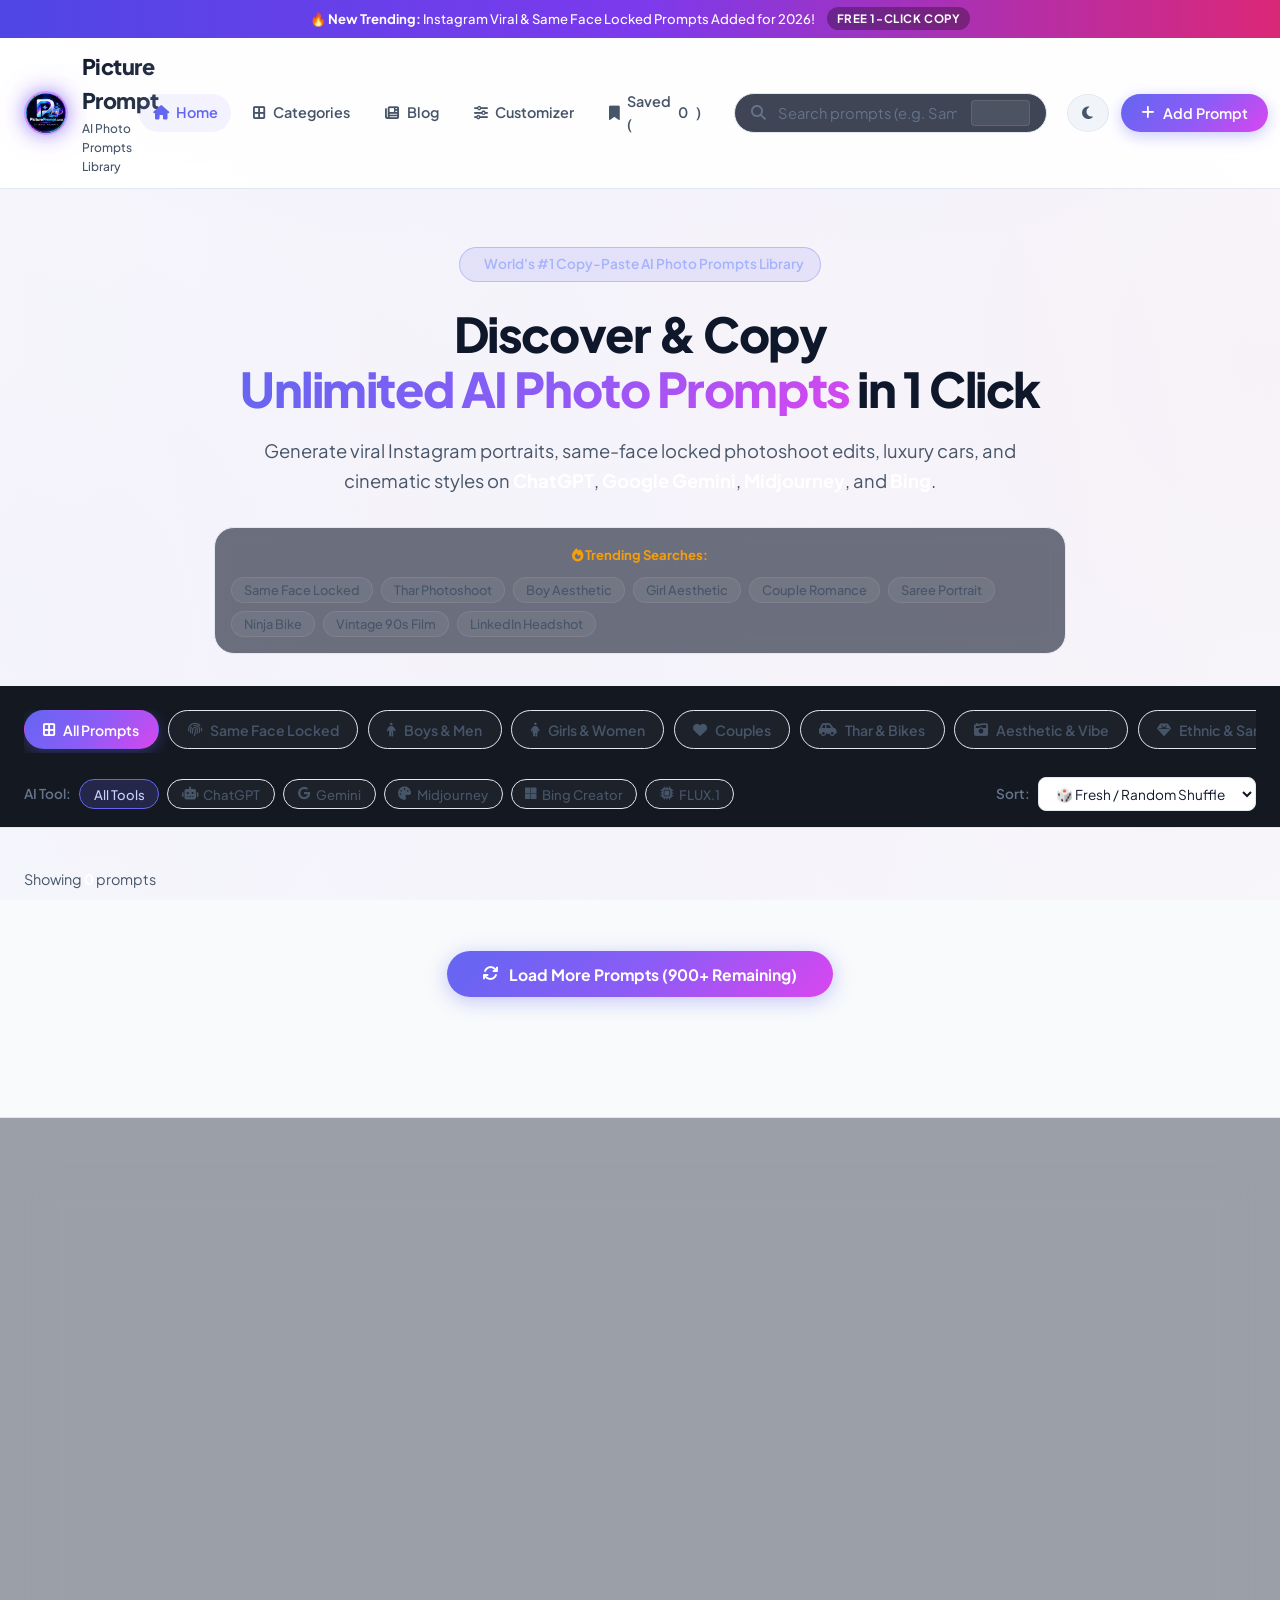
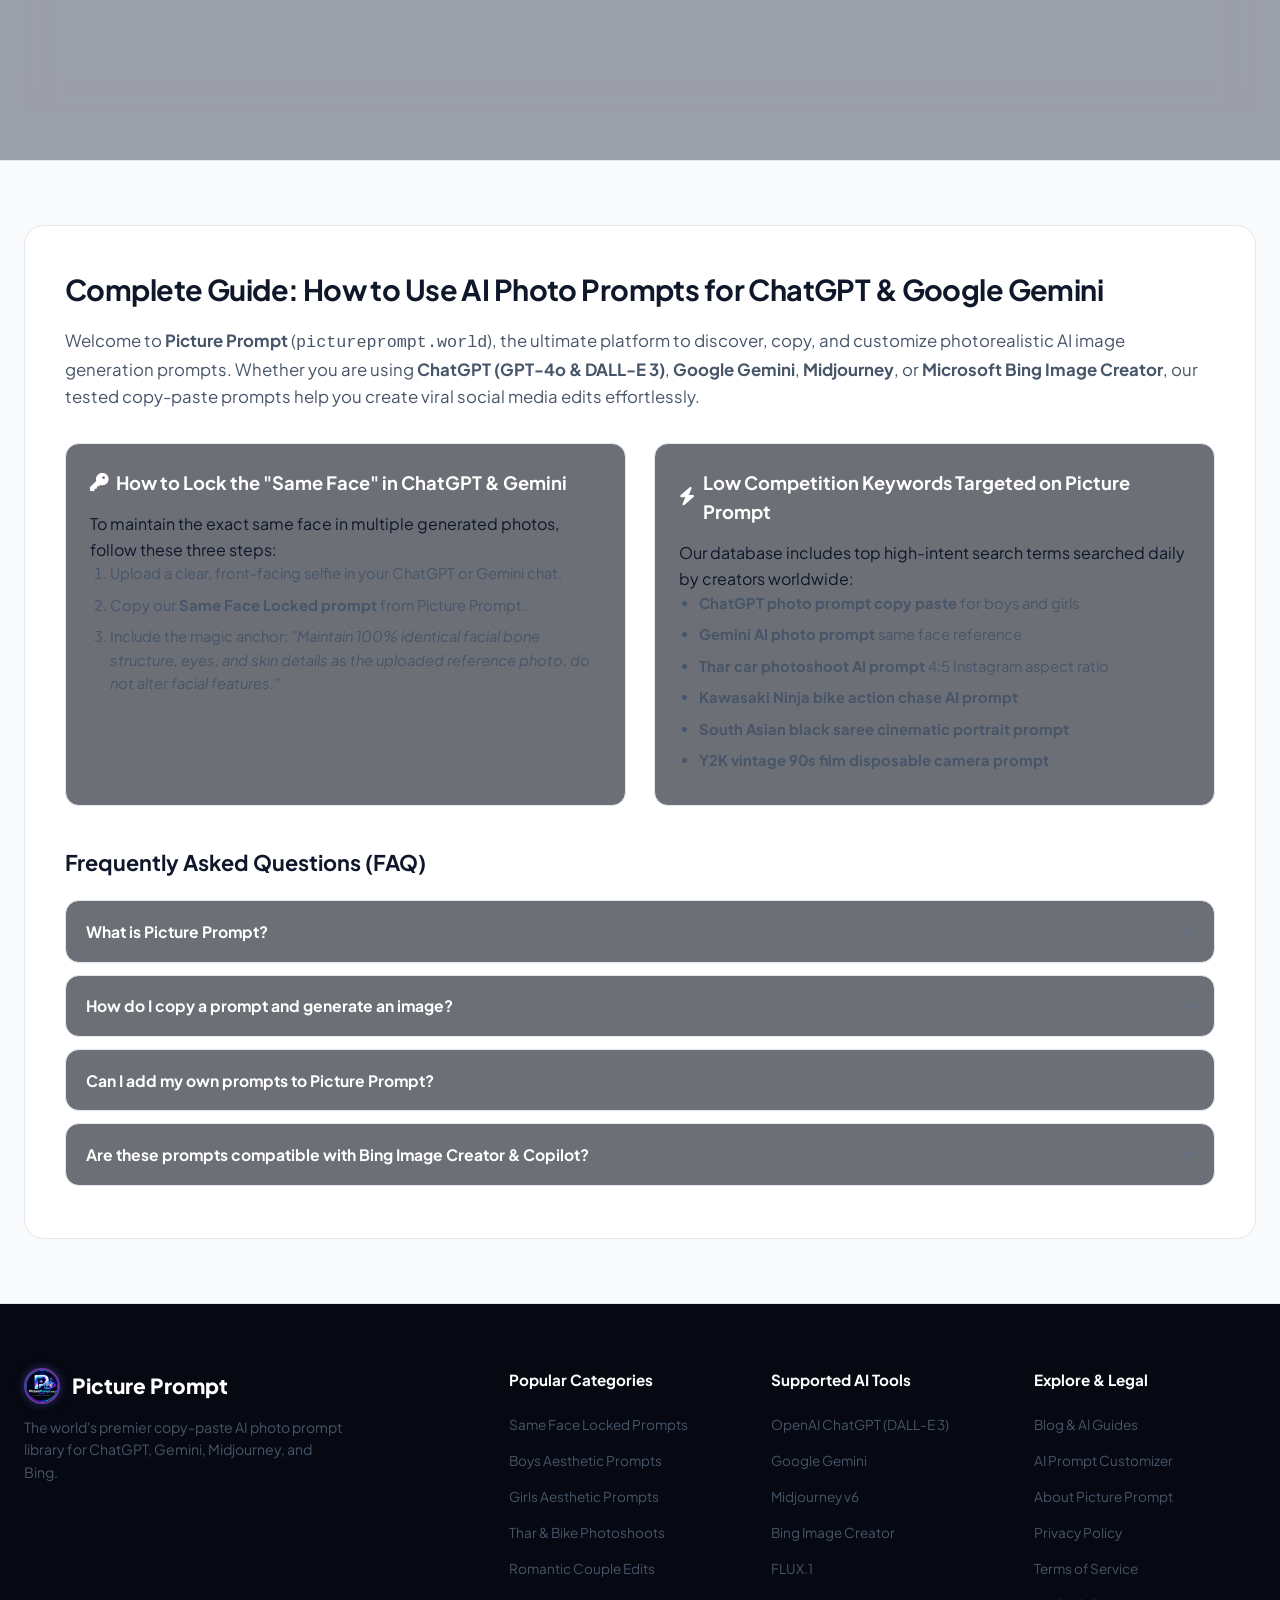
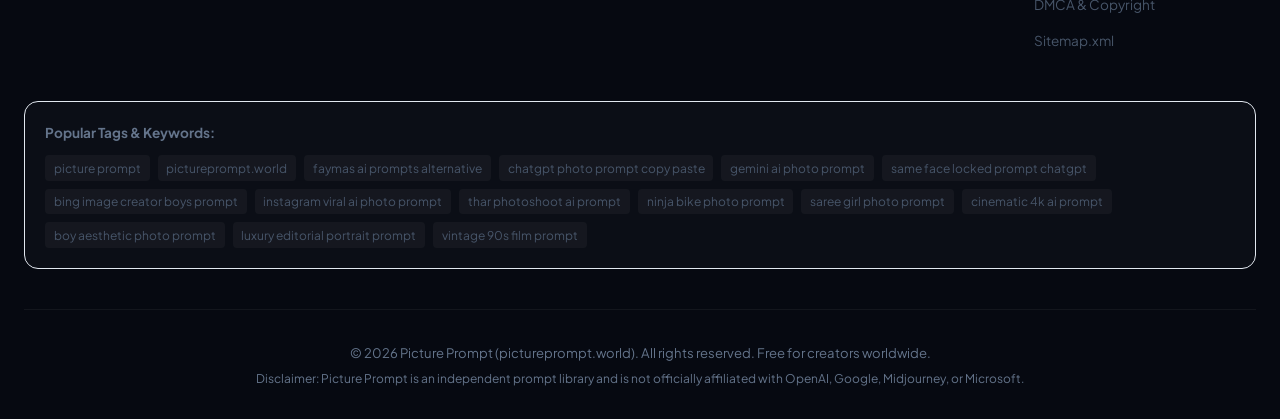
==== commit 6608d743: "fix(mobile & feed): render 48 initial prompts with load-more action, full prompt snippets, and moder" ====
--- a/index.html
+++ b/index.html
@@ -291,6 +291,14 @@
         <!-- Rendered dynamically by app.js -->
       </div>
 
+      <!-- Load More Prompts Action Button (Tap or Scroll) -->
+      <div class="load-more-container" id="loadMoreContainer">
+        <button id="loadMoreBtn" class="btn btn-primary btn-load-more" aria-label="Load More Prompts">
+          <i class="fa-solid fa-arrows-rotate"></i>
+          <span>Load More Prompts (<span id="loadMoreRemaining">900+</span> Remaining)</span>
+        </button>
+      </div>
+
       <!-- Infinite Scroll Sentinel & Loader -->
       <div id="scrollLoader" class="scroll-loader" style="display: none;">
         <div class="loader-spinner"></div>
--- a/styles.css
+++ b/styles.css
@@ -824,15 +824,15 @@
   font-size: 0.84rem;
   color: var(--text-muted);
   line-height: 1.5;
-  margin-bottom: 1rem;
+  margin-bottom: 0.85rem;
   display: -webkit-box;
   -webkit-line-clamp: 3;
   -webkit-box-orient: vertical;
   overflow: hidden;
-  background: rgba(0, 0, 0, 0.25);
+  background: var(--bg-tertiary);
   padding: 0.65rem 0.85rem;
   border-radius: var(--radius-sm);
-  border: 1px solid rgba(255, 255, 255, 0.04);
+  border: 1px solid var(--border-color);
   font-family: var(--font-mono);
 }
 
@@ -2208,6 +2208,41 @@
   }
 }
 
+/* Load More Prompts Button */
+.load-more-container {
+  display: flex;
+  justify-content: center;
+  align-items: center;
+  padding: 2.25rem 0 1rem;
+  width: 100%;
+}
+
+.btn-load-more {
+  padding: 0.85rem 2.25rem;
+  font-size: 0.98rem;
+  font-weight: 700;
+  border-radius: var(--radius-full);
+  display: inline-flex;
+  align-items: center;
+  gap: 0.65rem;
+  box-shadow: 0 4px 20px rgba(99, 102, 241, 0.35);
+  transition: all var(--transition-normal);
+  cursor: pointer;
+  touch-action: manipulation;
+  background: var(--gradient-brand);
+  color: #fff;
+  border: none;
+}
+
+.btn-load-more:hover {
+  transform: translateY(-2px);
+  box-shadow: 0 8px 25px rgba(99, 102, 241, 0.45);
+}
+
+.btn-load-more.loading i {
+  animation: loaderSpin 0.75s linear infinite;
+}
+
 /* Responsive Breakpoints */
 @media (max-width: 1024px) {
   .hero-title {
@@ -2216,40 +2251,49 @@
   .footer-top {
     grid-template-columns: 1fr 1fr;
   }
+  .prompt-showcase-grid {
+    gap: 1.75rem;
+  }
 }
 
 @media (max-width: 768px) {
+  /* Prevent horizontal overflow */
+  html, body {
+    overflow-x: hidden;
+    width: 100%;
+  }
+
   /* Layout & Container */
   .container {
-    padding: 0 1rem;
+    padding: 0 0.85rem;
   }
 
   /* Announcement Bar */
   .announcement-bar {
-    padding: 0.35rem 0.75rem;
-    font-size: 0.76rem;
+    padding: 0.35rem 0.65rem;
+    font-size: 0.74rem;
   }
   .badge-pill {
     display: none;
   }
 
-  /* Header & Navigation */
+  /* Header & Mobile Navigation */
   .site-header {
-    padding: 0.6rem 0;
+    padding: 0.5rem 0;
   }
   .header-inner {
     display: flex;
     flex-wrap: wrap;
     justify-content: space-between;
     align-items: center;
-    gap: 0.65rem;
+    gap: 0.5rem;
   }
   .header-left {
     order: 1;
   }
   .brand-logo-img {
-    width: 38px;
-    height: 38px;
+    width: 36px;
+    height: 36px;
   }
   .brand-title {
     font-size: 1.15rem;
@@ -2265,16 +2309,50 @@
     gap: 0.35rem;
   }
   .header-right .btn {
-    padding: 0.45rem 0.65rem;
-    min-height: 38px;
-    font-size: 0.85rem;
+    padding: 0.4rem 0.65rem;
+    min-height: 36px;
+    font-size: 0.82rem;
   }
   .header-right .btn-text {
     display: none;
   }
+  .header-search-box {
+    display: none;
+  }
+
+  /* Horizontal Scrollable Nav Links */
+  .header-nav {
+    order: 3;
+    width: 100%;
+    display: flex;
+    overflow-x: auto;
+    -webkit-overflow-scrolling: touch;
+    scrollbar-width: none;
+    gap: 0.35rem;
+    padding: 0.25rem 0 0.15rem;
+    margin-top: 0.1rem;
+  }
+  .header-nav::-webkit-scrollbar {
+    display: none;
+  }
+  .header-nav .nav-link {
+    flex-shrink: 0;
+    font-size: 0.78rem;
+    padding: 0.35rem 0.65rem;
+    min-height: 32px;
+    background: var(--bg-card);
+    border: 1px solid var(--border-color);
+    white-space: nowrap;
+    border-radius: var(--radius-full);
+  }
+  .header-nav .nav-link.active {
+    background: var(--accent-primary);
+    color: #fff;
+    border-color: var(--accent-primary);
+  }
 
   .header-center {
-    order: 3;
+    order: 4;
     width: 100%;
     max-width: 100%;
     margin-top: 0.2rem;
@@ -2282,35 +2360,35 @@
   .search-wrapper {
     width: 100%;
   }
-  #searchInput {
-    height: 44px;
+  #searchInput, #headerSearchInput {
+    height: 42px;
     font-size: 16px !important;
-    padding: 0.65rem 1rem 0.65rem 2.4rem;
+    padding: 0.6rem 1rem 0.6rem 2.25rem;
     border-radius: var(--radius-full);
   }
   .search-kbd {
     display: none;
   }
 
-  /* Hero Section */
+  /* Compact Hero Section */
   .hero-section {
-    padding: 1.85rem 0 1.25rem;
+    padding: 1.25rem 0 0.85rem;
     text-align: center;
   }
   .hero-badge {
-    font-size: 0.75rem;
-    padding: 0.25rem 0.7rem;
-    margin-bottom: 0.75rem;
+    font-size: 0.72rem;
+    padding: 0.2rem 0.65rem;
+    margin-bottom: 0.5rem;
   }
   .hero-title {
-    font-size: 1.65rem;
+    font-size: 1.45rem;
     line-height: 1.25;
-    margin-bottom: 0.75rem;
+    margin-bottom: 0.5rem;
   }
   .hero-subtitle {
-    font-size: 0.88rem;
-    line-height: 1.5;
-    margin-bottom: 1.15rem;
+    font-size: 0.84rem;
+    line-height: 1.45;
+    margin-bottom: 0.85rem;
   }
 
   /* Quick Keywords Horizontal Swiper */
@@ -2320,48 +2398,48 @@
     overflow-x: auto;
     -webkit-overflow-scrolling: touch;
     scrollbar-width: none;
-    gap: 0.4rem;
-    padding-bottom: 0.35rem;
+    gap: 0.35rem;
+    padding-bottom: 0.25rem;
   }
   .quick-keywords-bar::-webkit-scrollbar {
     display: none;
   }
   .quick-label {
     flex-shrink: 0;
-    font-size: 0.76rem;
+    font-size: 0.74rem;
   }
   .quick-tags-list {
     display: flex;
     flex-wrap: nowrap;
-    gap: 0.4rem;
+    gap: 0.35rem;
   }
   .quick-tag {
     flex-shrink: 0;
-    font-size: 0.76rem;
-    padding: 0.35rem 0.7rem;
-    min-height: 34px;
+    font-size: 0.74rem;
+    padding: 0.3rem 0.65rem;
+    min-height: 32px;
     touch-action: manipulation;
   }
 
   /* Sticky Controls Bar */
   .controls-section {
-    padding: 0.75rem 0 0.5rem;
+    padding: 0.5rem 0 0.35rem;
   }
   .categories-scroller {
     overflow-x: auto;
     -webkit-overflow-scrolling: touch;
     scrollbar-width: none;
     scroll-snap-type: x proximity;
-    margin-bottom: 0.6rem;
+    margin-bottom: 0.5rem;
   }
   .categories-nav {
-    gap: 0.45rem;
-    padding-bottom: 0.25rem;
+    gap: 0.35rem;
+    padding-bottom: 0.2rem;
   }
   .cat-btn {
-    font-size: 0.8rem;
-    padding: 0.48rem 0.85rem;
-    min-height: 38px;
+    font-size: 0.78rem;
+    padding: 0.4rem 0.75rem;
+    min-height: 36px;
     scroll-snap-align: start;
     white-space: nowrap;
     touch-action: manipulation;
@@ -2370,15 +2448,15 @@
   .filter-bar {
     flex-direction: column;
     align-items: stretch;
-    gap: 0.6rem;
-    padding-top: 0.25rem;
+    gap: 0.45rem;
+    padding-top: 0.15rem;
   }
   .model-filters {
     overflow-x: auto;
     flex-wrap: nowrap;
     -webkit-overflow-scrolling: touch;
     scrollbar-width: none;
-    gap: 0.4rem;
+    gap: 0.35rem;
     width: 100%;
     padding-bottom: 0.2rem;
   }
@@ -2387,9 +2465,9 @@
   }
   .model-btn {
     flex-shrink: 0;
-    font-size: 0.78rem;
-    padding: 0.45rem 0.8rem;
-    min-height: 38px;
+    font-size: 0.75rem;
+    padding: 0.38rem 0.7rem;
+    min-height: 36px;
     white-space: nowrap;
     touch-action: manipulation;
   }
@@ -2401,69 +2479,230 @@
     display: flex;
     align-items: center;
     justify-content: space-between;
-    gap: 0.5rem;
+    gap: 0.4rem;
   }
   .select-dropdown {
     flex: 1;
-    min-height: 42px;
+    min-height: 40px;
     font-size: 16px !important;
   }
 
-  /* Gallery Grid (Mobile Clean Feed) */
+  /* Gallery Grid: 2-Column Mobile Layout */
   .main-content {
-    padding: 1.25rem 0 3rem;
+    padding: 0.85rem 0 2.5rem;
   }
   .results-meta-bar {
+    font-size: 0.8rem;
+    margin-bottom: 0.75rem;
+  }
+  .prompts-grid {
+    grid-template-columns: repeat(2, 1fr);
+    gap: 0.75rem;
+  }
+  .prompt-card {
+    border-radius: var(--radius-md);
+    display: flex;
+    flex-direction: column;
+    overflow: hidden;
+  }
+  .card-image-box img {
+    aspect-ratio: 4 / 5;
+    max-height: 300px;
+    width: 100%;
+    object-fit: cover;
+  }
+  .card-badges-top {
+    top: 0.35rem;
+    left: 0.35rem;
+    right: 0.35rem;
+    gap: 0.25rem;
+  }
+  .badge-tag {
+    font-size: 0.62rem;
+    padding: 0.15rem 0.35rem;
+    border-radius: 4px;
+  }
+  .card-content {
+    padding: 0.6rem 0.5rem;
+    gap: 0.4rem;
+    flex: 1;
+    display: flex;
+    flex-direction: column;
+    justify-content: space-between;
+  }
+  .card-title {
     font-size: 0.82rem;
-    margin-bottom: 1rem;
-  }
-  .prompts-grid {
+    line-height: 1.25;
+    margin-bottom: 0.2rem;
+    display: -webkit-box;
+    -webkit-line-clamp: 2;
+    -webkit-box-orient: vertical;
+    overflow: hidden;
+  }
+  .card-prompt-snippet {
+    font-size: 0.72rem;
+    line-height: 1.35;
+    padding: 0.4rem 0.5rem;
+    margin-bottom: 0.45rem;
+    display: -webkit-box;
+    -webkit-line-clamp: 2;
+    -webkit-box-orient: vertical;
+    overflow: hidden;
+  }
+  .card-footer-meta {
+    flex-direction: column;
+    gap: 0.35rem;
+    padding-top: 0.35rem;
+    border-top: 1px solid var(--border-color);
+  }
+  .card-stats {
+    font-size: 0.7rem;
+    justify-content: space-between;
+    width: 100%;
+  }
+  .card-actions {
+    display: flex;
+    align-items: center;
+    gap: 0.25rem;
+    width: 100%;
+  }
+  .copy-card-btn {
+    flex: 1;
+    padding: 0.35rem 0.5rem;
+    min-height: 34px;
+    font-size: 0.74rem;
+    justify-content: center;
+    touch-action: manipulation;
+  }
+  .icon-action-btn {
+    width: 34px;
+    height: 34px;
+    font-size: 0.82rem;
+    flex-shrink: 0;
+    touch-action: manipulation;
+  }
+
+  /* Load More Button Mobile */
+  .load-more-container {
+    padding: 1.5rem 0 0.85rem;
+  }
+  .btn-load-more {
+    width: 100%;
+    max-width: 320px;
+    font-size: 0.9rem;
+    padding: 0.75rem 1.25rem;
+    min-height: 44px;
+    justify-content: center;
+  }
+
+  /* Dedicated Prompt Showcase Page Mobile Responsive */
+  .prompt-page-main, .blog-page-main {
+    padding: 0.85rem 0 2.5rem;
+  }
+  .breadcrumb-nav {
+    font-size: 0.76rem;
+    padding: 0.35rem 0 0.75rem;
+  }
+  .breadcrumb-current {
+    max-width: 150px;
+  }
+  .prompt-showcase-card {
+    padding: 1rem;
+    margin-bottom: 1.75rem;
+    border-radius: var(--radius-md);
+  }
+  .prompt-showcase-grid {
     grid-template-columns: 1fr;
     gap: 1.25rem;
   }
-  .prompt-card {
-    border-radius: var(--radius-md);
-  }
-  .card-image-box img {
-    aspect-ratio: 4 / 5;
-    max-height: 460px;
+  .showcase-media-col {
+    gap: 0.75rem;
+  }
+  .showcase-image-wrapper img {
+    max-height: 420px;
+    object-fit: cover;
+  }
+  .media-actions-bar {
+    flex-direction: column;
+    align-items: stretch;
+    gap: 0.75rem;
+  }
+  .media-stat-pills {
+    justify-content: flex-start;
+  }
+  .social-share-group {
     width: 100%;
-    object-fit: cover;
-  }
-  .card-content {
+    justify-content: space-between;
+  }
+  .showcase-title {
+    font-size: 1.28rem;
+    line-height: 1.3;
+  }
+  .copy-action-banner {
+    flex-direction: column;
+    align-items: stretch;
+    gap: 0.6rem;
+  }
+  .btn-copy-hero {
+    width: 100%;
+    min-height: 46px;
+    font-size: 0.92rem;
+    justify-content: center;
+  }
+  .prompt-code-section {
+    padding: 0.85rem;
+  }
+  .prompt-code-box pre {
+    font-size: 0.8rem;
+    max-height: 180px;
+  }
+  .direct-ai-launch-grid {
+    grid-template-columns: 1fr 1fr;
+    gap: 0.5rem;
+  }
+  .direct-ai-launch-grid .btn {
+    min-height: 42px;
+    font-size: 0.8rem;
+    padding: 0.45rem;
+    justify-content: center;
+  }
+  .face-lock-pro-card {
+    padding: 0.85rem;
+  }
+  .face-lock-header h4 {
+    font-size: 0.88rem;
+  }
+  .face-lock-steps li {
+    font-size: 0.78rem;
+  }
+  .related-prompts-section {
+    margin-top: 2rem;
+  }
+  .related-prompts-header h2 {
+    font-size: 1.25rem;
+  }
+  .related-prompts-section .prompts-grid {
+    grid-template-columns: repeat(2, 1fr);
+    gap: 0.75rem;
+  }
+
+  /* Blog Showcase Mobile */
+  .blog-cards-grid {
+    grid-template-columns: 1fr;
+    gap: 1.15rem;
+  }
+  .blog-card-image img {
+    height: 180px;
+  }
+  .blog-card-content {
     padding: 1.15rem;
-    gap: 0.65rem;
-  }
-  .card-title {
-    font-size: 1.05rem;
-    line-height: 1.35;
-  }
-  .card-prompt-snippet {
-    font-size: 0.82rem;
-    -webkit-line-clamp: 2;
-    line-clamp: 2;
-  }
-  .card-footer-meta {
-    gap: 0.5rem;
-  }
-  .card-stats {
-    font-size: 0.8rem;
-    gap: 0.65rem;
-  }
-  .card-actions {
-    gap: 0.4rem;
-  }
-  .copy-card-btn {
-    padding: 0.45rem 0.95rem;
-    min-height: 40px;
-    font-size: 0.82rem;
-    touch-action: manipulation;
-  }
-  .icon-action-btn {
-    width: 40px;
-    height: 40px;
-    font-size: 0.95rem;
-    touch-action: manipulation;
+  }
+  .blog-card-title {
+    font-size: 1.1rem;
+  }
+  .blog-reader-modal .modal-box {
+    padding: 1.25rem 1rem 2rem;
+    max-height: 92vh;
   }
 
   /* Bottom Sheet Modals (Touch-Friendly) */
@@ -2481,7 +2720,7 @@
   }
   .modal-box {
     border-radius: 20px 20px 0 0;
-    padding: 1.35rem 1rem 2rem;
+    padding: 1.25rem 1rem 2rem;
     max-height: 88vh;
     border-bottom: none;
   }
@@ -2494,12 +2733,12 @@
     object-fit: cover;
   }
   .modal-header-info h3 {
-    font-size: 1.25rem;
+    font-size: 1.2rem;
     line-height: 1.3;
   }
   .prompt-text-box {
-    font-size: 0.84rem;
-    padding: 0.85rem;
+    font-size: 0.82rem;
+    padding: 0.8rem;
     max-height: 150px;
   }
   .direct-launch-buttons {
@@ -2524,22 +2763,22 @@
 
   /* Customizer Mobile */
   .customizer-section {
-    padding: 2rem 0;
+    padding: 1.75rem 0;
   }
   .customizer-card {
-    padding: 1.25rem 1rem;
+    padding: 1.15rem 0.85rem;
   }
   .customizer-header {
-    gap: 0.75rem;
-    margin-bottom: 1.25rem;
+    gap: 0.65rem;
+    margin-bottom: 1rem;
   }
   .customizer-header h2 {
-    font-size: 1.2rem;
+    font-size: 1.15rem;
   }
   .customizer-grid {
     grid-template-columns: 1fr;
-    gap: 0.75rem;
-    margin-bottom: 1.25rem;
+    gap: 0.65rem;
+    margin-bottom: 1rem;
   }
   .customizer-actions {
     flex-direction: column;
@@ -2553,17 +2792,17 @@
 
   /* Footer Mobile */
   .site-footer {
-    padding: 2.5rem 0 1.5rem;
+    padding: 2rem 0 1.5rem;
   }
   .footer-top {
     grid-template-columns: 1fr;
-    gap: 2rem;
-    margin-bottom: 2rem;
+    gap: 1.75rem;
+    margin-bottom: 1.75rem;
   }
   .footer-links-group ul li a {
     display: inline-block;
     padding: 0.35rem 0;
-    font-size: 0.92rem;
+    font-size: 0.88rem;
   }
 
   /* Toast Notification */
@@ -2576,24 +2815,17 @@
   }
 }
 
-@media (max-width: 480px) {
-  .container {
-    padding: 0 0.85rem;
-  }
-  .hero-title {
-    font-size: 1.45rem;
-  }
-  .direct-launch-buttons {
+/* Extra Small Phones (Narrow screens < 360px) */
+@media (max-width: 360px) {
+  .prompts-grid {
     grid-template-columns: 1fr;
-  }
-  .modal-close {
-    top: 0.85rem;
-    right: 0.85rem;
-    width: 36px;
-    height: 36px;
-  }
-  .card-stats {
-    display: none;
+    gap: 0.85rem;
+  }
+  .related-prompts-section .prompts-grid {
+    grid-template-columns: 1fr;
+  }
+  .card-image-box img {
+    max-height: 380px;
   }
 }
 
